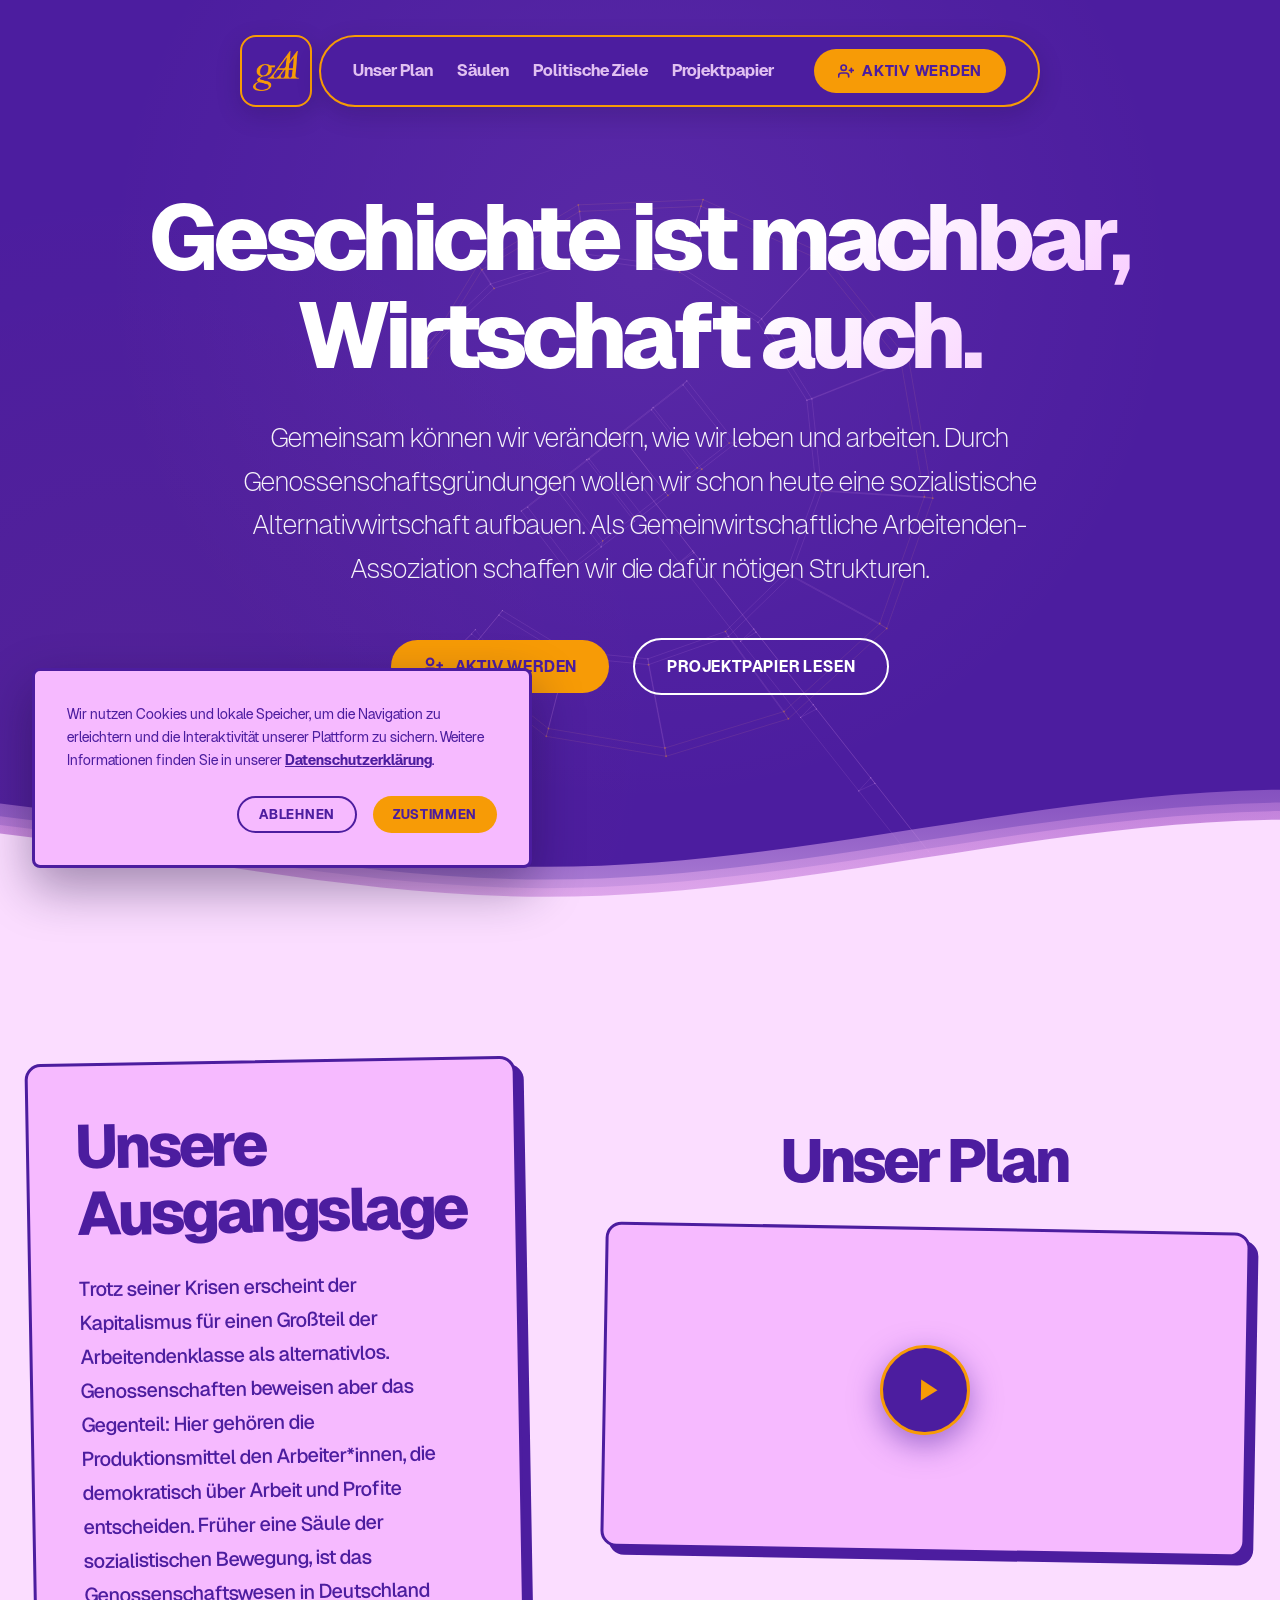
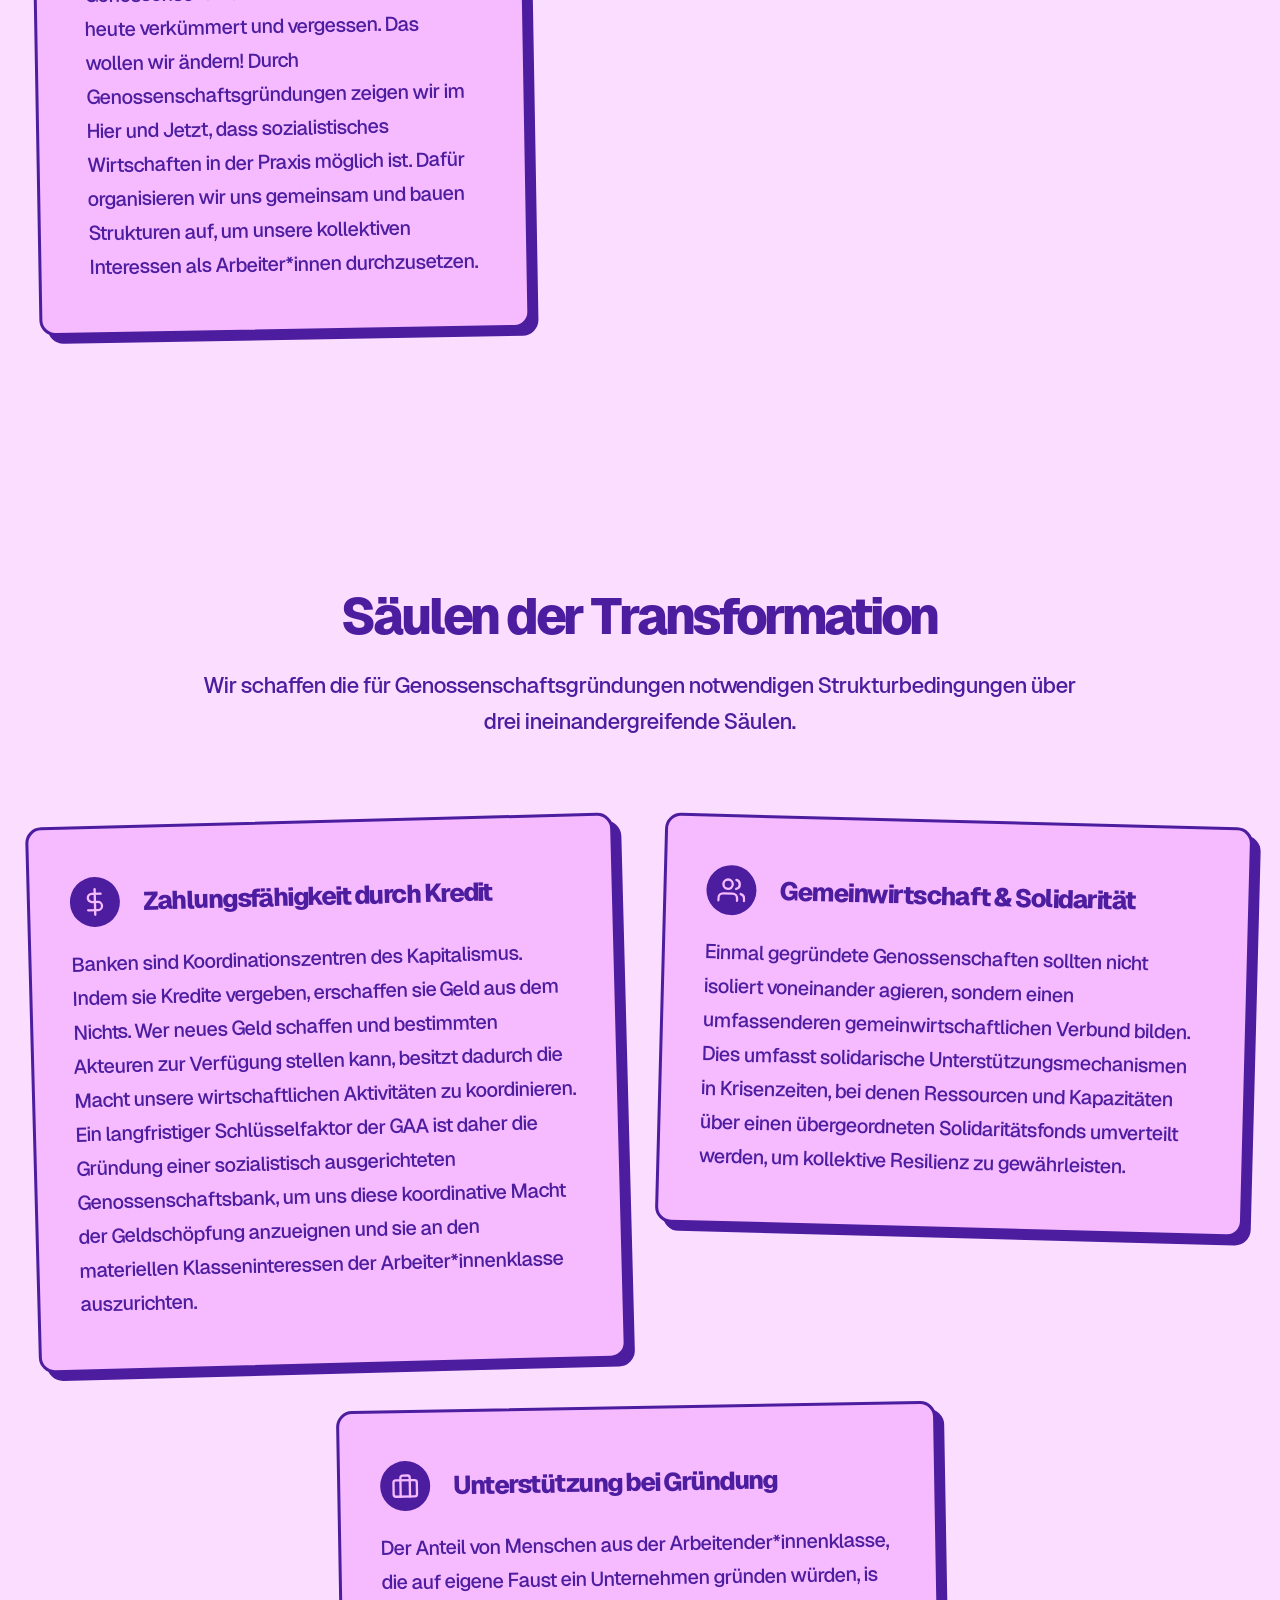
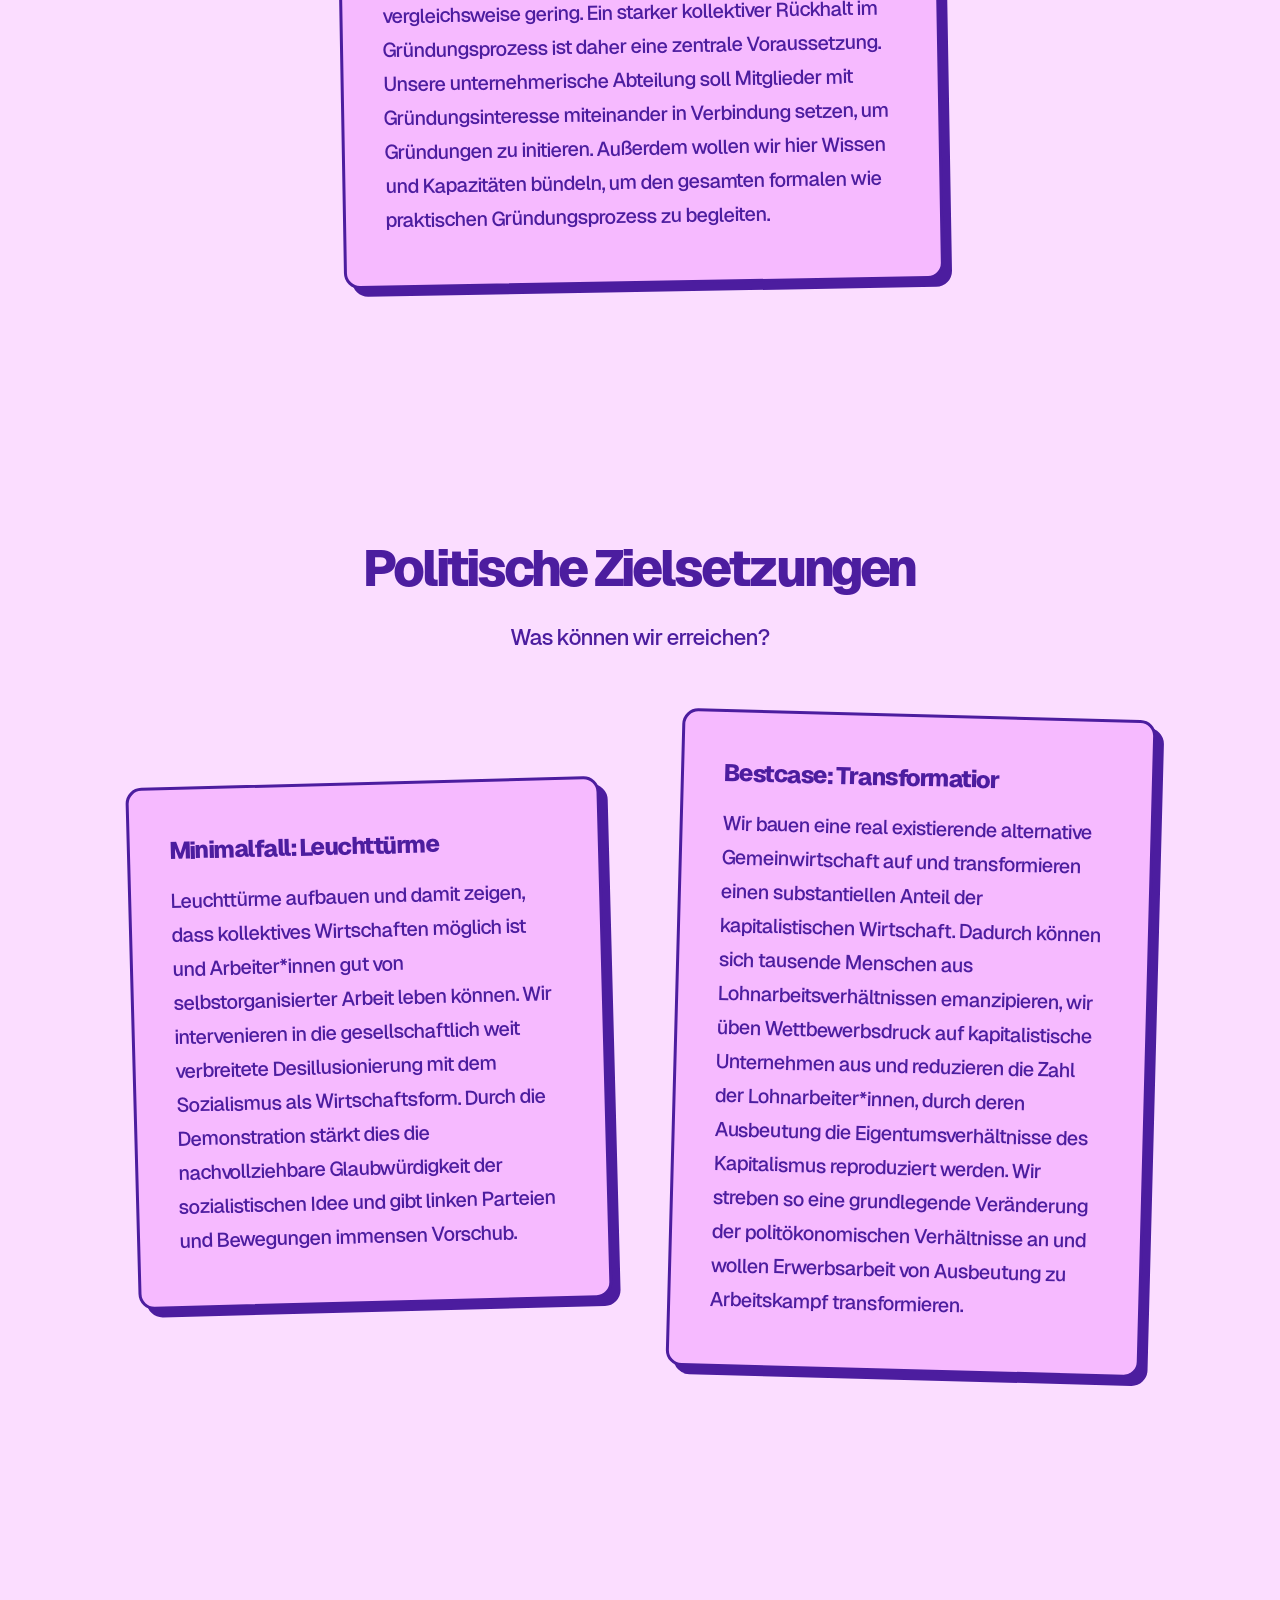
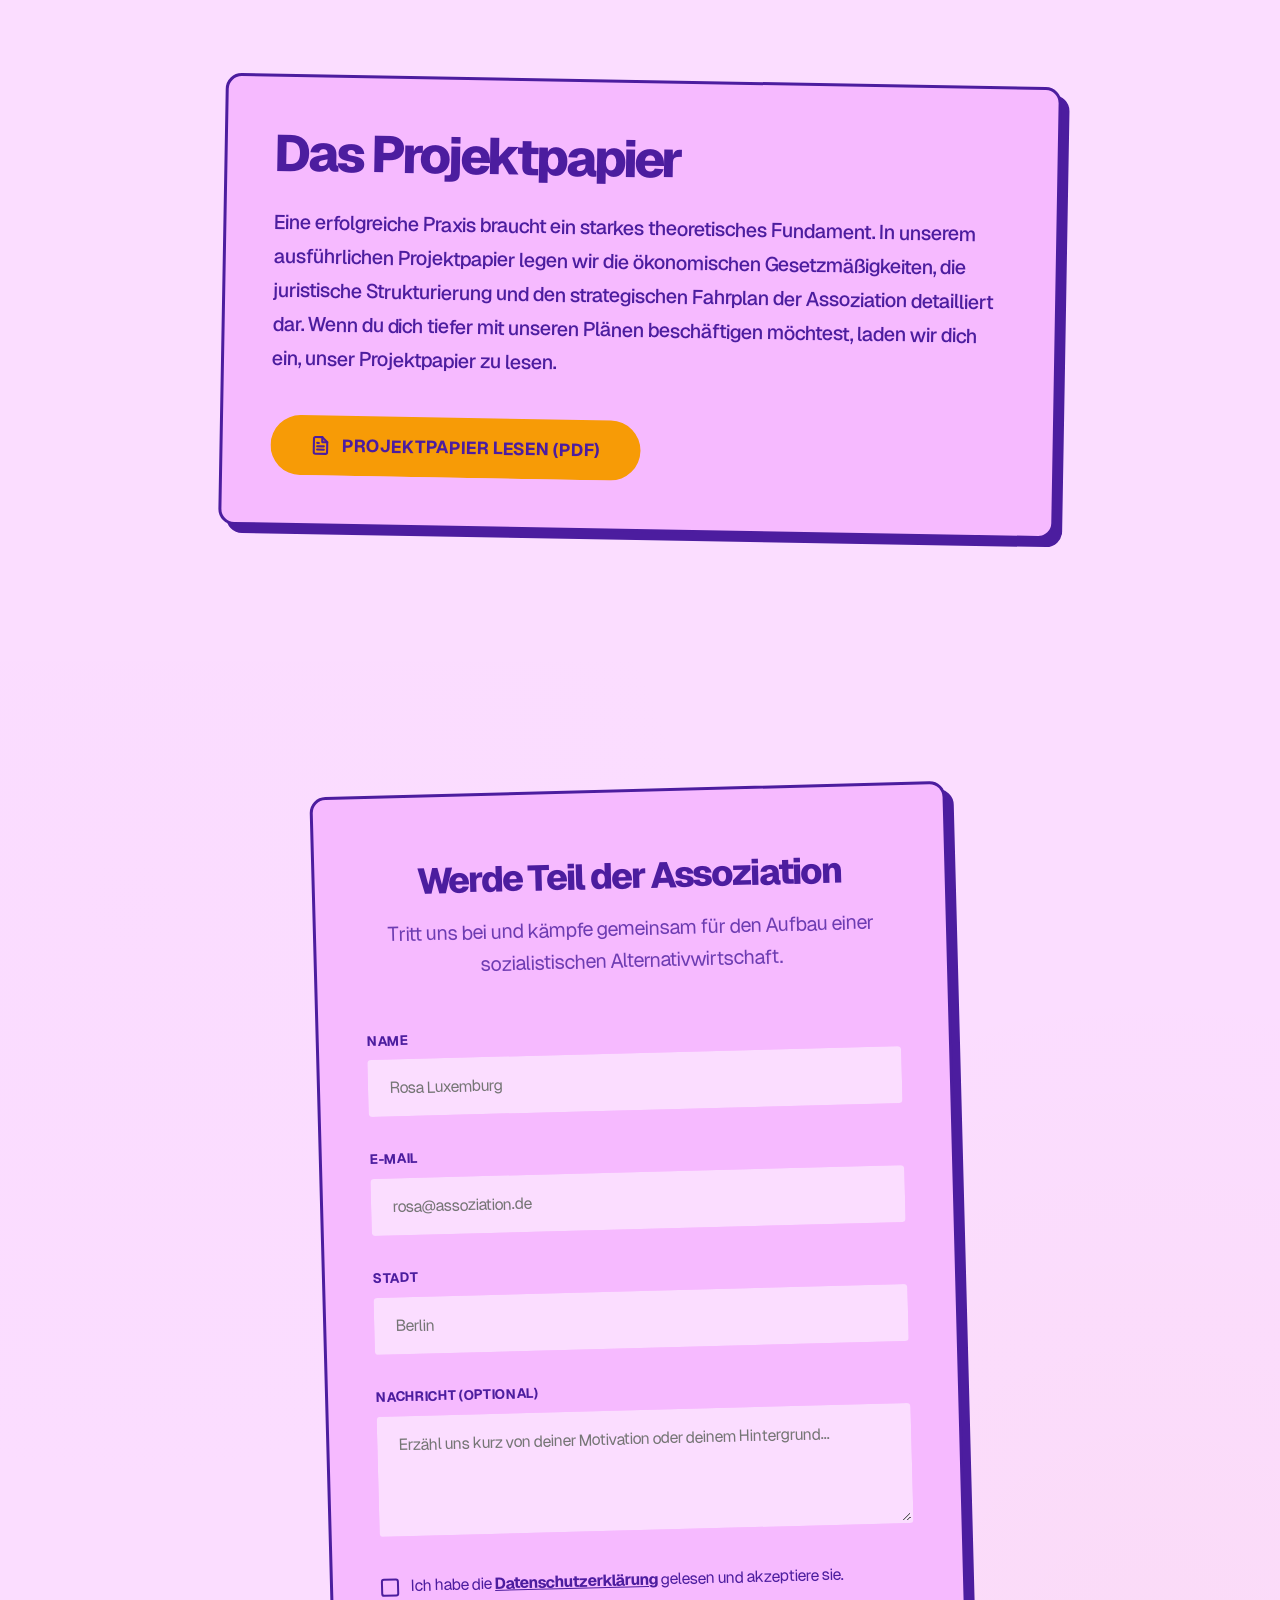
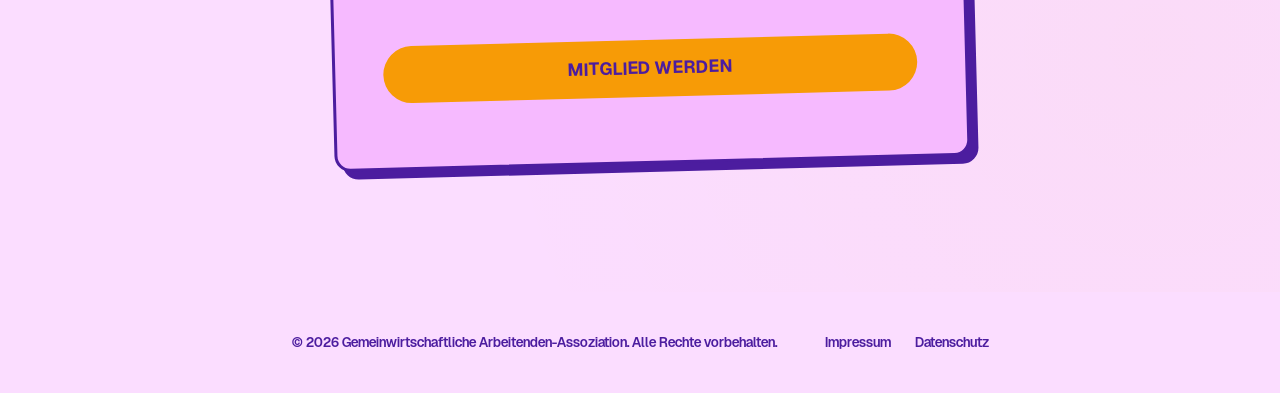
==== index.html @ b5a2c905 "Remove curved section arrows and related styles Delete decorative curved arrow SVGs from index.html " ====
<!DOCTYPE html>
<html lang="de">
<head>
    <meta charset="UTF-8">
    <title>GAA</title>
    
    <!-- Meta Details for SEO & Social Embeds -->
    <meta name="viewport" content="width=device-width, initial-scale=1.0">
    <meta name="description" content="Die Gemeinwirtschaftliche Arbeitenden-Assoziation (GAA) baut durch Genossenschaftsgründungen eine sozialistische Alternativwirtschaft auf.">
    <meta name="keywords" content="Cooperative, Genossenschaft, Sozialismus, Geldschöpfung, Giralgeld, Gemeinwirtschaft, Banklizenz, Assoziation">
    
    <!-- Open Graph / Facebook -->
    <meta property="og:type" content="website">
    <meta property="og:site_name" content="GAA">
    <meta property="og:title" content="GAA | Gemeinwirtschaftliche Arbeitenden-Assoziation">
    <meta property="og:description" content="Die Gemeinwirtschaftliche Arbeitenden-Assoziation (GAA) baut durch Genossenschaftsgründungen eine sozialistische Alternativwirtschaft auf.">
    <meta property="og:image" itemprop="image" content="https://www.gaa-coop.de/images/opengraph/2x1.png">
    <meta property="og:image:type" content="image/png">
    <meta property="og:image:width" content="1200">
    <meta property="og:image:height" content="630">
    
    <!-- Twitter -->
    <meta name="twitter:card" content="summary_large_image">
    <meta name="twitter:image" content="https://www.gaa-coop.de/images/opengraph/1x1.png">

    <!-- Schema.org WebSite Structured Data -->
    <script type="application/ld+json">
    {
      "@context": "https://schema.org",
      "@type": "WebSite",
      "name": "GAA",
      "alternateName": ["Gemeinwirtschaftliche Arbeitenden-Assoziation"],
      "url": "https://www.gaa-coop.de/"
    }
    </script>
    
    <!-- Stylesheet imports -->
    <link rel="stylesheet" href="styles/fonts.css">
    <link rel="stylesheet" href="styles/general.css">
    <link rel="stylesheet" href="styles/components.css?v=3">

    <!-- Favicon Implementation -->
    <link rel="apple-touch-icon" sizes="180x180" href="images/favicon/apple-touch-icon.png?v=2">
    <link rel="icon" type="image/png" sizes="32x32" href="images/favicon/favicon-32x32.png?v=2">
    <link rel="icon" type="image/png" sizes="16x16" href="images/favicon/favicon-16x16.png?v=2">
    <link rel="manifest" href="images/favicon/site.webmanifest?v=2">
    <link rel="shortcut icon" href="images/favicon/favicon.ico?v=2">
    <meta name="apple-mobile-web-app-title" content="GAA">
    <meta name="application-name" content="GAA">
    <meta name="theme-color" content="#4C1D9F">

    <!-- Component Preloads matching the Bauvolk structure -->
    <link rel="preload" as="fetch" crossorigin href="components/header.html">
    <link rel="preload" as="fetch" crossorigin href="components/footer.html">
    <link rel="preload" as="fetch" crossorigin href="components/databanner.html">

    <!-- Central javascript logic -->
    <script type="text/javascript" src="common.js"></script>
    <script>
        // Trigger component load matching the user's workflow
        load_components(["header", "footer", "databanner"]);
    </script>
</head>
<body>

    <!-- SEO text for search engine scrapers -->
    <p id="seo">Die Gemeinwirtschaftliche Arbeitenden-Assoziation (GAA) baut durch Genossenschaftsgründungen eine sozialistische Alternativwirtschaft auf.</p>

    <!-- Header Section (Dynamically Loaded) -->
    <header id="header"></header>

    <!-- Main Content Container -->
    <main id="content">

        <!-- ------------------------------------------------------------------
             HERO SECTION (Deep Purple Background)
             ------------------------------------------------------------------ -->
        <section id="hero" class="section-dark">
            <canvas id="networkCanvas"></canvas>
            <div class="container flex-center" style="position: relative; z-index: 2;">
                <div class="hero-text text-center reveal">
                    <h1 class="hero-headline text-ultra-bold"><span style="white-space: nowrap;">Geschichte ist machbar,</span> Wirtschaft auch.</h1>
                    <p class="hero-subline delay-100">
                       Gemeinsam können wir verändern, wie wir leben und arbeiten. Durch Genossenschaftsgründungen wollen wir schon heute eine sozialistische Alternativwirtschaft aufbauen. Als Gemeinwirtschaftliche Arbeitenden-Assoziation schaffen wir die dafür nötigen Strukturen.
                    </p>
                    <div class="hero-actions flex-center delay-200" style="margin-top: 3rem;">
                        <a href="#mitmachen" class="btn btn-primary">
                            <svg width="20" height="20" viewBox="0 0 24 24" fill="none" stroke="currentColor" stroke-width="2.5" stroke-linecap="round" stroke-linejoin="round" style="margin-right: 0.75rem; display: inline-block; vertical-align: -3px;">
                                <path d="M16 21v-2a4 4 0 0 0-4-4H5a4 4 0 0 0-4 4v2"></path>
                                <circle cx="8.5" cy="7" r="4"></circle>
                                <line x1="20" y1="8" x2="20" y2="14"></line>
                                <line x1="23" y1="11" x2="17" y2="11"></line>
                            </svg>
                            Aktiv werden
                        </a>
                        <a href="#projektpapier" class="btn btn-outline">Projektpapier lesen</a>
                    </div>
                </div>
            </div>

            <!-- Animated Wavy Transition Divider with Linear Gradients & Noise -->
            <div class="wave-container">
                <svg class="waves" xmlns="http://www.w3.org/2000/svg" xmlns:xlink="http://www.w3.org/1999/xlink" viewBox="0 24 150 28" preserveAspectRatio="none" shape-rendering="auto">
                    <defs>
                        <path id="gentle-wave" d="M-160 44c30 0 58-18 88-18s 58 18 88 18 58-18 88-18 58 18 88 18 v44h-352z" />
                        
                        <!-- Wavy Textured Linear Gradients with Shifting Animations (Purple & Pink only) -->
                        <linearGradient id="wave-grad-1" x1="0%" y1="0%" x2="0%" y2="100%">
                            <stop offset="0%" stop-color="rgba(76, 29, 159, 0.5)">
                                <animate attributeName="stop-color" values="rgba(76, 29, 159, 0.5);rgba(246, 186, 255, 0.5);rgba(76, 29, 159, 0.5)" dur="8s" repeatCount="indefinite" />
                            </stop>
                            <stop offset="100%" stop-color="#FBDDFF" />
                        </linearGradient>
                        <linearGradient id="wave-grad-2" x1="0%" y1="0%" x2="0%" y2="100%">
                            <stop offset="0%" stop-color="rgba(186, 104, 200, 0.3)">
                                <animate attributeName="stop-color" values="rgba(186, 104, 200, 0.3);rgba(246, 186, 255, 0.4);rgba(186, 104, 200, 0.3)" dur="10s" repeatCount="indefinite" />
                            </stop>
                            <stop offset="100%" stop-color="#FBDDFF" />
                        </linearGradient>
                        <linearGradient id="wave-grad-3" x1="0%" y1="0%" x2="0%" y2="100%">
                            <stop offset="0%" stop-color="rgba(246, 186, 255, 0.6)">
                                <animate attributeName="stop-color" values="rgba(246, 186, 255, 0.6);rgba(186, 104, 200, 0.4);rgba(246, 186, 255, 0.6)" dur="12s" repeatCount="indefinite" />
                            </stop>
                            <stop offset="100%" stop-color="#FBDDFF" />
                        </linearGradient>

                    </defs>
                    <g class="parallax">
                        <use xlink:href="#gentle-wave" x="48" y="0" fill="url(#wave-grad-1)" />
                        <use xlink:href="#gentle-wave" x="48" y="3" fill="url(#wave-grad-2)" />
                        <use xlink:href="#gentle-wave" x="48" y="5" fill="url(#wave-grad-3)" />
                        <!-- Front-most wave has full opacity and connects directly to the light purple vision section background -->
                        <use xlink:href="#gentle-wave" x="48" y="7" fill="#FBDDFF" />
                    </g>
                </svg>
            </div>
        </section>

        <!-- Breadcrumb Scroll Trail -->
        <div class="breadcrumb-trail-container">
            <div class="breadcrumb-line-bg"></div>
            <div class="breadcrumb-line-active" id="activeBreadcrumbLine"></div>
        </div>

        <!-- ------------------------------------------------------------------
             VISION & CONTEXT SECTION (Light Pink Background, Dark Text)
             ------------------------------------------------------------------ -->
        <section id="vision" class="section-light-2">
            <div class="container vision-combined-wrapper">
                <div class="vision-grid">
                    
                    <!-- Left Column: Ausgangslage -->
                    <div class="vision-col-left">
                        <div class="callout-box vision-callout reveal delay-100">
                            <h2 class="context-title text-ultra-bold" style="margin-top: 0;">Unsere Ausgangslage</h2>
                            <p class="callout-text">
                                Trotz seiner Krisen erscheint der Kapitalismus für einen Großteil der Arbeitendenklasse als alternativlos. Genossenschaften beweisen aber das Gegenteil: Hier gehören die Produktionsmittel den Arbeiter*innen, die demokratisch über Arbeit und Profite entscheiden. Früher eine Säule der sozialistischen Bewegung, ist das Genossenschaftswesen in Deutschland heute verkümmert und vergessen. Das wollen wir ändern! Durch Genossenschaftsgründungen zeigen wir im Hier und Jetzt, dass sozialistisches Wirtschaften in der Praxis möglich ist. Dafür organisieren wir uns gemeinsam und bauen Strukturen auf, um unsere kollektiven Interessen als Arbeiter*innen durchzusetzen.
                            </p>
                        </div>
                    </div>

                    <!-- Right Column: Video (Staggered / Lower) -->
                    <div class="vision-col-right">
                        <h2 class="context-title text-ultra-bold reveal" style="text-align: center;">Unser Plan</h2>
                        <div class="video-container reveal delay-100">
                            <video class="vision-video" playsinline preload="metadata">
                                <source src="files/GAA Vorstellung.mp4" type="video/mp4">
                                Ihr Browser unterstützt das Video-Tag nicht.
                            </video>
                            <button class="custom-play-button" aria-label="Video abspielen">
                                <svg viewBox="0 0 24 24" width="36" height="36" fill="currentColor">
                                    <path d="M8 5v14l11-7z"/>
                                </svg>
                            </button>
                            <!-- Custom Corporate Video Controls (Infoleiste) -->
                            <div class="custom-video-controls">
                                <!-- Play/Pause Button -->
                                <button class="control-btn play-pause-btn" aria-label="Abspielen/Pause">
                                    <svg class="play-icon" viewBox="0 0 24 24" width="24" height="24" fill="currentColor">
                                        <path d="M8 5v14l11-7z"/>
                                    </svg>
                                    <svg class="pause-icon" viewBox="0 0 24 24" width="24" height="24" fill="currentColor" style="display: none;">
                                        <path d="M6 19h4V5H6v14zm8-14v14h4V5h-4z"/>
                                    </svg>
                                </button>

                                <!-- Progress Bar Container -->
                                <div class="progress-bar-container">
                                    <div class="progress-bar-fill"></div>
                                    <input type="range" class="progress-slider" min="0" max="100" value="0" step="0.1">
                                </div>

                                <!-- Time display -->
                                <span class="time-display">0:00 / 0:00</span>

                                <!-- Mute/Unmute Button -->
                                <button class="control-btn mute-btn" aria-label="Ton an/aus">
                                    <svg class="volume-high-icon" viewBox="0 0 24 24" width="24" height="24" fill="currentColor">
                                        <path d="M3 9v6h4l5 5V4L7 9H3zm13.5 3c0-1.77-1.02-3.29-2.5-4.03v8.05c1.48-.73 2.5-2.25 2.5-4.02zM14 3.23v2.06c2.89.86 5 3.54 5 6.71s-2.11 5.85-5 6.71v2.06c4.01-.91 7-4.49 7-8.77s-2.99-7.86-7-8.77z"/>
                                    </svg>
                                    <svg class="volume-mute-icon" viewBox="0 0 24 24" width="24" height="24" fill="currentColor" style="display: none;">
                                        <path d="M16.5 12c0-1.77-1.02-3.29-2.5-4.03v2.21l2.45 2.45c.03-.21.05-.42.05-.63zm2.5 0c0 .94-.2 1.82-.54 2.64l1.51 1.51C20.63 14.91 21 13.5 21 12c0-4.28-2.99-7.86-7-8.77v2.06c2.89.86 5 3.54 5 6.71zM4.27 3L3 4.27 7.73 9H3v6h4l5 5v-6.73l4.25 4.25c-.67.52-1.42.93-2.25 1.18v2.06c1.38-.31 2.63-.95 3.69-1.81L19.73 21 21 19.73l-9-9L4.27 3zM12 4L9.91 6.09 12 8.18V4z"/>
                                    </svg>
                                </button>

                                <!-- Fullscreen Button -->
                                <button class="control-btn fullscreen-btn" aria-label="Vollbild">
                                    <svg viewBox="0 0 24 24" width="24" height="24" fill="currentColor">
                                        <path d="M7 14H5v5h5v-2H7v-3zm-2-4h2V7h3V5H5v5zm12 7h-3v2h5v-5h-2v3zM14 5v2h3v3h2V5h-5z"/>
                                    </svg>
                                </button>
                            </div>
                        </div>
                    </div>

                </div>


            </div>
        </section>

        <!-- ------------------------------------------------------------------
             THE 3 PILLARS SECTION (Light Purple Background, White Cards)
             ------------------------------------------------------------------ -->
        <section id="saeulen" class="section-light-2">
            <div class="container">
                <div class="pillars-header reveal">
                    <h2 class="pillars-headline text-ultra-bold">Säulen der Transformation</h2>
                    <p class="section-subtitle reveal delay-100">Wir schaffen die für Genossenschaftsgründungen notwendigen Strukturbedingungen über drei ineinandergreifende Säulen.</p>
                </div>
                
                <div class="grid-3">
                    <!-- Pillar 1 Card -->
                    <div class="pillar-card pillar-1 reveal">
                        <div class="pillar-card-header">
                            <div class="pillar-icon">
                                <!-- SVG Bank/Credit symbol -->
                                <svg width="28" height="28" viewBox="0 0 24 24" fill="none" stroke="currentColor" stroke-width="2" stroke-linecap="round" stroke-linejoin="round">
                                    <line x1="12" y1="1" x2="12" y2="23"></line>
                                    <path d="M17 5H9.5a3.5 3.5 0 0 0 0 7h5a3.5 3.5 0 0 1 0 7H6"></path>
                                </svg>
                            </div>
                            <h3 class="pillar-card-title text-ultra-bold">Zahlungsfähigkeit durch Kredit</h3>
                        </div>
                        <p class="pillar-card-body">
                            Banken sind Koordinationszentren des Kapitalismus. Indem sie Kredite vergeben, erschaffen sie Geld aus dem Nichts. Wer neues Geld schaffen und bestimmten Akteuren zur Verfügung stellen kann, besitzt dadurch die Macht unsere wirtschaftlichen Aktivitäten zu koordinieren. Ein langfristiger Schlüsselfaktor der GAA ist daher die Gründung einer sozialistisch ausgerichteten Genossenschaftsbank, um uns diese koordinative Macht der Geldschöpfung anzueignen und sie an den materiellen Klasseninteressen der Arbeiter*innenklasse auszurichten.
                        </p>
                    </div>

                    <!-- Pillar 2 Card -->
                    <div class="pillar-card pillar-2 reveal delay-100">
                        <div class="pillar-card-header">
                            <div class="pillar-icon">
                                <!-- SVG Hands/Solidarity symbol -->
                                <svg width="28" height="28" viewBox="0 0 24 24" fill="none" stroke="currentColor" stroke-width="2" stroke-linecap="round" stroke-linejoin="round">
                                    <path d="M17 21v-2a4 4 0 0 0-4-4H5a4 4 0 0 0-4 4v2"></path>
                                    <circle cx="9" cy="7" r="4"></circle>
                                    <path d="M23 21v-2a4 4 0 0 0-3-3.87"></path>
                                    <path d="M16 3.13a4 4 0 0 1 0 7.75"></path>
                                </svg>
                            </div>
                            <h3 class="pillar-card-title text-ultra-bold">Gemeinwirtschaft &amp; Solidarität</h3>
                        </div>
                        <p class="pillar-card-body">
                            Einmal gegründete Genossenschaften sollten nicht isoliert voneinander agieren, sondern einen umfassenderen gemeinwirtschaftlichen Verbund bilden. Dies umfasst solidarische Unterstützungsmechanismen in Krisenzeiten, bei denen Ressourcen und Kapazitäten über einen übergeordneten Solidaritätsfonds umverteilt werden, um kollektive Resilienz zu gewährleisten.
                        </p>
                    </div>

                    <!-- Pillar 3 Card -->
                    <div class="pillar-card pillar-3 reveal delay-200">
                        <div class="pillar-card-header">
                            <div class="pillar-icon">
                                <!-- SVG Briefcase/Support symbol -->
                                <svg width="28" height="28" viewBox="0 0 24 24" fill="none" stroke="currentColor" stroke-width="2" stroke-linecap="round" stroke-linejoin="round">
                                    <rect x="2" y="7" width="20" height="14" rx="2" ry="2"></rect>
                                    <path d="M16 21V5a2 2 0 0 0-2-2h-4a2 2 0 0 0-2 2v16"></path>
                                </svg>
                            </div>
                            <h3 class="pillar-card-title text-ultra-bold">Unterstützung bei Gründung</h3>
                        </div>
                        <p class="pillar-card-body">
                            Der Anteil von Menschen aus der Arbeitender*innenklasse, die auf eigene Faust ein Unternehmen gründen würden, is vergleichsweise gering. Ein starker kollektiver Rückhalt im Gründungsprozess ist daher eine zentrale Voraussetzung. Unsere unternehmerische Abteilung soll Mitglieder mit Gründungsinteresse miteinander in Verbindung setzen, um Gründungen zu initieren. Außerdem wollen wir hier Wissen und Kapazitäten bündeln, um den gesamten formalen wie praktischen Gründungsprozess zu begleiten.
                        </p>
                    </div>
                </div>
                

            </div>
        </section>

        <!-- ------------------------------------------------------------------
             STRATEGY & TIMELINE SECTION (Light Pink Background, Interactive)
             ------------------------------------------------------------------ -->
        <section id="politische-ziele" class="section-light-2">
            <div class="container">
                <h2 class="section-headline text-ultra-bold reveal">Politische Zielsetzungen</h2>
                <p class="section-subtitle reveal delay-100">Was können wir erreichen?</p>

                <div class="grid-2 goal-cards-container" style="gap: 3rem; margin-top: 2rem;">
                    <div class="goal-card-wrapper">
                        <div class="goal-card minimal reveal">
                            <h3 class="text-bold">Minimalfall: Leuchttürme</h3>
                            <p>Leuchttürme aufbauen und damit zeigen, dass kollektives Wirtschaften möglich ist und Arbeiter*innen gut von selbstorganisierter Arbeit leben können. Wir intervenieren in die gesellschaftlich weit verbreitete Desillusionierung mit dem Sozialismus als Wirtschaftsform. Durch die Demonstration stärkt dies die nachvollziehbare Glaubwürdigkeit der sozialistischen Idee und gibt linken Parteien und Bewegungen immensen Vorschub.</p>
                        </div>
                    </div>
                    <div class="goal-card-wrapper">
                        <div class="goal-card bestcase reveal">
                            <h3 class="text-bold">Bestcase: Transformatior</h3>
                            <p>Wir bauen eine real existierende alternative Gemeinwirtschaft auf und transformieren einen substantiellen Anteil der kapitalistischen Wirtschaft. Dadurch können sich tausende Menschen aus Lohnarbeitsverhältnissen emanzipieren, wir üben Wettbewerbsdruck auf kapitalistische Unternehmen aus und reduzieren die Zahl der Lohnarbeiter*innen, durch deren Ausbeutung die Eigentumsverhältnisse des Kapitalismus reproduziert werden. Wir streben so eine grundlegende Veränderung der politökonomischen Verhältnisse an und wollen Erwerbsarbeit von Ausbeutung zu Arbeitskampf transformieren.</p>
                        </div>
                    </div>
                </div>
            </div>
        </section>


        <!-- ------------------------------------------------------------------
             SECTION: PROJEKTPAPIER
             ------------------------------------------------------------------ -->
        <section id="projektpapier" class="section-light-2">
            <div class="container" style="max-width: 900px; margin: 0 auto;">
                <div class="callout-box paper-callout reveal delay-100">
                    <h2 class="section-headline text-ultra-bold" style="margin-top: 0; text-align: left;">Das Projektpapier</h2>
                    
                    <p class="callout-text" style="line-height: 1.7; text-align: left; margin-bottom: 2.5rem;">
                        Eine erfolgreiche Praxis braucht ein starkes theoretisches Fundament. In unserem ausführlichen Projektpapier legen wir die ökonomischen Gesetzmäßigkeiten, die juristische Strukturierung und den strategischen Fahrplan der Assoziation detailliert dar. Wenn du dich tiefer mit unseren Plänen beschäftigen möchtest, laden wir dich ein, unser Projektpapier zu lesen.
                    </p>

                    <div style="text-align: left;">
                        <a href="files/GAA%20Projektpapier.pdf" target="_blank" class="btn btn-primary" style="padding: 1rem 2.5rem; font-size: 1.1rem;">
                            <svg width="20" height="20" viewBox="0 0 24 24" fill="none" stroke="currentColor" stroke-width="2.5" stroke-linecap="round" stroke-linejoin="round" style="margin-right: 0.75rem; display: inline-block; vertical-align: -3px;">
                                <path d="M14 2H6a2 2 0 0 0-2 2v16a2 2 0 0 0 2 2h12a2 2 0 0 0 2-2V8z"></path>
                                <polyline points="14 2 14 8 20 8"></polyline>
                                <line x1="16" y1="13" x2="8" y2="13"></line>
                                <line x1="16" y1="17" x2="8" y2="17"></line>
                                <polyline points="10 9 9 9 8 9"></polyline>
                            </svg>
                            Projektpapier lesen (PDF)
                        </a>
                    </div>
                </div>
            </div>
        </section>



        <!-- ------------------------------------------------------------------
             PARTICIPATION ZONE (Form on Deep Purple Background, Light Card)
             ------------------------------------------------------------------ -->
        <section id="mitmachen" class="section-light-2">
            <div class="container form-wrapper">
                <div class="form-card reveal" id="formContainer">
                    <h2 class="form-title text-ultra-bold">Werde Teil der Assoziation</h2>
                    <p class="form-subtitle">Tritt uns bei und kämpfe gemeinsam für den Aufbau einer sozialistischen Alternativwirtschaft.</p>
                    
                    <form id="joinForm" action="https://formsubmit.co/niki.mitlaender@gmail.com" method="POST" novalidate>
                        <!-- Honeypot (hidden spam protection) -->
                        <input type="text" name="_honey" style="display:none">
                        
                        <!-- FormSubmit.co Configuration -->
                        <input type="hidden" name="_subject" value="Neue Mitgliedschaftsanfrage - GAA Assoziation">
                        <input type="hidden" name="_captcha" value="false">
                        <input type="hidden" name="_template" value="table">
                        
                        <!-- Name Input -->
                        <div class="form-group">
                            <label for="formName" class="form-label">Name</label>
                            <input type="text" id="formName" name="name" class="form-control" placeholder="Rosa Luxemburg" required>
                        </div>

                        <!-- Email Input -->
                        <div class="form-group">
                            <label for="formEmail" class="form-label">E-Mail</label>
                            <input type="email" id="formEmail" name="email" class="form-control" placeholder="rosa@assoziation.de" required>
                        </div>

                        <!-- Stadt Input -->
                        <div class="form-group">
                            <label for="formStadt" class="form-label">Stadt</label>
                            <input type="text" id="formStadt" name="stadt" class="form-control" placeholder="Berlin" required>
                        </div>



                        <!-- Message TextArea -->
                        <div class="form-group">
                            <label for="formMessage" class="form-label">Nachricht (Optional)</label>
                            <textarea id="formMessage" name="message" class="form-control" placeholder="Erzähl uns kurz von deiner Motivation oder deinem Hintergrund..."></textarea>
                        </div>

                        <!-- Verification Checkbox -->
                        <div class="form-group" style="margin-top: 2rem; margin-bottom: 2rem;">
                            <label class="checkbox-label" style="background-color: transparent; border: none; padding: 0; display: flex; align-items: flex-start; gap: 0.75rem; cursor: pointer;">
                                <input type="checkbox" id="formAcceptPrivacy" class="checkbox-input" style="flex-shrink: 0; margin-top: 3px;" required>
                                <span style="font-size: 1rem; color: var(--text-on-light); line-height: 1.4;">
                                    Ich habe die <a href="datenschutz.html" target="_blank" style="text-decoration: underline; font-weight: 700; color: var(--color-primary);">Datenschutzerklärung</a> gelesen und akzeptiere sie.
                                </span>
                            </label>
                        </div>

                        <!-- Submit Button -->
                        <div class="form-submit-container">
                            <button type="submit" class="btn btn-primary btn-form-submit">Mitglied werden</button>
                        </div>
                    </form>
                </div>
            </div>
        </section>

    </main>

    <!-- Footer Section (Dynamically Loaded) -->
    <footer id="footer"></footer>

    <!-- Cookie/Data Banner Section (Dynamically Loaded) -->
    <div id="databanner"></div>

</body>
</html>
---- styles/fonts.css ----
/* ==========================================================================
   GESPENST CUSTOM TYPOGRAPHY SYSTEM - GAA WEBSITE
   ========================================================================== */

/* Thin (100) */
@font-face {
    font-family: 'Gespenst';
    src: url('../fonts/Gespenst/Gespenst-Thin.woff2') format('woff2'),
         url('../fonts/Gespenst/Gespenst-Thin.woff') format('woff'),
         url('../fonts/Gespenst/Gespenst-Thin.ttf') format('truetype');
    font-weight: 100;
    font-style: normal;
    font-display: swap;
}

/* UltraLight (200) */
@font-face {
    font-family: 'Gespenst';
    src: url('../fonts/Gespenst/Gespenst-UltraLight.woff2') format('woff2'),
         url('../fonts/Gespenst/Gespenst-UltraLight.woff') format('woff'),
         url('../fonts/Gespenst/Gespenst-UltraLight.ttf') format('truetype');
    font-weight: 200;
    font-style: normal;
    font-display: swap;
}

/* Light (300) */
@font-face {
    font-family: 'Gespenst';
    src: url('../fonts/Gespenst/Gespenst-Light.woff2') format('woff2'),
         url('../fonts/Gespenst/Gespenst-Light.woff') format('woff'),
         url('../fonts/Gespenst/Gespenst-Light.ttf') format('truetype');
    font-weight: 300;
    font-style: normal;
    font-display: swap;
}

/* Regular (400) */
@font-face {
    font-family: 'Gespenst';
    src: url('../fonts/Gespenst/Gespenst-Regular.woff2') format('woff2'),
         url('../fonts/Gespenst/Gespenst-Regular.woff') format('woff'),
         url('../fonts/Gespenst/Gespenst-Regular.ttf') format('truetype');
    font-weight: 400;
    font-style: normal;
    font-display: swap;
}

/* Medium (500) */
@font-face {
    font-family: 'Gespenst';
    src: url('../fonts/Gespenst/Gespenst-Medium.woff2') format('woff2'),
         url('../fonts/Gespenst/Gespenst-Medium.woff') format('woff'),
         url('../fonts/Gespenst/Gespenst-Medium.ttf') format('truetype');
    font-weight: 500;
    font-style: normal;
    font-display: swap;
}

/* SemiBold (600) */
@font-face {
    font-family: 'Gespenst';
    src: url('../fonts/Gespenst/Gespenst-SemiBold.woff2') format('woff2'),
         url('../fonts/Gespenst/Gespenst-SemiBold.woff') format('woff'),
         url('../fonts/Gespenst/Gespenst-SemiBold.ttf') format('truetype');
    font-weight: 600;
    font-style: normal;
    font-display: swap;
}

/* Bold (700) */
@font-face {
    font-family: 'Gespenst';
    src: url('../fonts/Gespenst/Gespenst-Bold.woff2') format('woff2'),
         url('../fonts/Gespenst/Gespenst-Bold.woff') format('woff'),
         url('../fonts/Gespenst/Gespenst-Bold.ttf') format('truetype');
    font-weight: 700;
    font-style: normal;
    font-display: swap;
}

/* Black (800) */
@font-face {
    font-family: 'Gespenst';
    src: url('../fonts/Gespenst/Gespenst-Black.woff2') format('woff2'),
         url('../fonts/Gespenst/Gespenst-Black.woff') format('woff'),
         url('../fonts/Gespenst/Gespenst-Black.ttf') format('truetype');
    font-weight: 800;
    font-style: normal;
    font-display: swap;
}

/* UltraBlack (900) */
@font-face {
    font-family: 'Gespenst';
    src: url('../fonts/Gespenst/Gespenst-UltraBlack.woff2') format('woff2'),
         url('../fonts/Gespenst/Gespenst-UltraBlack.woff') format('woff'),
         url('../fonts/Gespenst/Gespenst-UltraBlack.ttf') format('truetype');
    font-weight: 900;
    font-style: normal;
    font-display: swap;
}

:root {
    --font-heading: 'Gespenst', sans-serif;
    --font-body: 'Gespenst', sans-serif;
}

body {
    font-family: var(--font-body);
    font-size: 1rem;
    line-height: 1.6;
    -webkit-font-smoothing: antialiased;
    -moz-osx-font-smoothing: grayscale;
}

h1, h2, h3, h4, h5, h6 {
    font-family: var(--font-heading);
    font-weight: 800;
    line-height: 1.1;
    letter-spacing: -0.02em;
}

.text-ultra-bold {
    font-family: var(--font-heading);
    font-weight: 800;
}
---- styles/general.css ----
/* ==========================================================================
   GENERAL & VARIABLES - GAA WEBSITE
   ========================================================================== */

:root {
    /* Color Palette */
    --color-primary: #4C1D9F;      /* Deep Purple */
    --color-accent: #F79B06;       /* Vibrant Orange */
    --color-contrast-1: #F6BAFF;   /* Soft Pink */
    --color-contrast-2: #FBDDFF;   /* Light Pink */
    
    /* Text Colors */
    --text-on-dark: #FFFFFF;
    --text-on-light: #4C1D9F;      /* Deep Purple */
    
    /* Semantic Colors */
    --color-bg-dark: var(--color-primary);
    --color-bg-light-1: var(--color-contrast-1);
    --color-bg-light-2: var(--color-contrast-2);
    
    /* Layout & Spacing */
    --container-width: 1200px;
    --container-padding: 2rem;
    --header-height: 80px;
    
    /* Interactive States & Shadows */
    --transition-fast: 0.2s cubic-bezier(0.4, 0, 0.2, 1);
    --transition-smooth: 0.4s cubic-bezier(0.4, 0, 0.2, 1);
    --shadow-premium: 0 20px 40px -15px rgba(26, 8, 54, 0.15);
    --shadow-intense: 0 25px 50px -12px rgba(26, 8, 54, 0.25);
    --glass-blur: blur(12px);
    --glass-bg: rgba(76, 29, 159, 0.7);
    --glass-border: rgba(246, 186, 255, 0.15);
}

/* Base Reset */
*, *::before, *::after {
    box-sizing: border-box;
    margin: 0;
    padding: 0;
}

html {
    scroll-behavior: smooth;
    scroll-padding-top: var(--header-height);
}

body {
    background-color: var(--color-bg-dark);
    color: var(--text-on-dark);
    overflow-x: hidden;
}

h1, h2, h3, h4, h5, h6 {
    color: inherit;
}

button, input, select, textarea {
    font-family: inherit;
    color: inherit;
}

/* Premium Scrollbar */
::-webkit-scrollbar {
    width: 10px;
}

::-webkit-scrollbar-track {
    background: var(--color-bg-dark);
}

::-webkit-scrollbar-thumb {
    background: rgba(247, 155, 6, 0.5); /* Vibrant Orange with opacity */
    border-radius: 5px;
    border: 2px solid var(--color-bg-dark);
    transition: var(--transition-fast);
}

::-webkit-scrollbar-thumb:hover {
    background: var(--color-accent);
}

/* Layout Elements */
main {
    width: 100%;
}

.container {
    max-width: var(--container-width);
    margin: 0 auto;
    padding: 0 var(--container-padding);
    width: 100%;
}

section {
    position: relative;
    padding: 8rem 0;
    width: 100%;
    overflow: hidden;
}

/* Sections by Theme */
.section-dark {
    background-color: var(--color-bg-dark);
    color: var(--text-on-dark);
}

.section-light-1 {
    background-color: var(--color-bg-light-1);
    color: var(--text-on-light);
}

.section-light-2 {
    background-color: var(--color-bg-light-2);
    color: var(--text-on-light);
}

/* Layout Utilities */
.grid-2 {
    display: grid;
    grid-template-columns: repeat(2, 1fr);
    gap: 4rem;
    align-items: center;
}

.grid-3 {
    display: grid;
    grid-template-columns: repeat(auto-fit, minmax(min(100%, 410px), 1fr));
    gap: 2.5rem;
}

.grid-4 {
    display: grid;
    grid-template-columns: repeat(4, 1fr);
    gap: 2rem;
}

.flex-center {
    display: flex;
    justify-content: center;
    align-items: center;
}

.flex-between {
    display: flex;
    justify-content: space-between;
    align-items: center;
}

/* Link and Button Styles */
a {
    color: inherit;
    text-decoration: none;
    transition: var(--transition-fast);
}

/* Global Hidden elements (e.g. SEO text) */
#seo {
    position: absolute;
    width: 1px;
    height: 1px;
    padding: 0;
    margin: -1px;
    overflow: hidden;
    clip: rect(0, 0, 0, 0);
    border: 0;
}

/* Reveal on Scroll Animations */
.reveal {
    opacity: 0;
    transform: translateY(30px);
    transition: opacity 0.8s cubic-bezier(0.16, 1, 0.3, 1), 
                transform 0.8s cubic-bezier(0.16, 1, 0.3, 1);
}

.reveal.active {
    opacity: 1;
    transform: translateY(0);
}

/* Delay modifiers for stagger effects */
.delay-100 { transition-delay: 100ms; }
.delay-200 { transition-delay: 200ms; }
.delay-300 { transition-delay: 300ms; }
.delay-400 { transition-delay: 400ms; }

/* Responsive adjustments */
@media (max-width: 1024px) {
    .grid-4 {
        grid-template-columns: repeat(2, 1fr);
        gap: 2rem;
    }
    .grid-3 {
        grid-template-columns: repeat(2, 1fr);
    }
    .grid-2 {
        grid-template-columns: 1fr;
        gap: 3rem;
    }
    section {
        padding: 6rem 0;
    }
}

@media (max-width: 768px) {
    :root {
        --container-padding: 1.75rem;
    }
    .grid-4, .grid-3 {
        grid-template-columns: 1fr;
        gap: 1.5rem;
    }
    section {
        padding: 4rem 0;
    }
}

/* ==========================================================================

/* ==========================================================================
   LEGAL PAGES (IMPRESSUM & DATENSCHUTZ)
   ========================================================================== */
.legal-content {
    padding-top: calc(var(--header-height) + 4rem);
    padding-bottom: 6rem;
    background: radial-gradient(circle at 50% 30%, rgba(246, 186, 255, 0.08) 0%, transparent 60%),
                radial-gradient(circle at 10% 80%, rgba(247, 155, 6, 0.04) 0%, transparent 40%),
                var(--color-bg-dark);
    min-height: 100vh;
}

.legal-card {
    background-color: var(--color-contrast-1) !important;
    color: var(--text-on-light);
    padding: 4rem 3rem;
    border-radius: 16px;
    border: 3px solid var(--color-primary);
    box-shadow: 8px 8px 0px var(--color-primary);
    margin: 0 auto;
    max-width: 900px;
}

.legal-card h1 {
    font-size: clamp(2rem, 4vw, 3rem);
    color: var(--color-primary);
    margin-bottom: 2rem;
    text-align: center;
}

.legal-card h2 {
    font-size: 1.5rem;
    color: var(--color-primary);
    margin-top: 3rem;
    margin-bottom: 1.25rem;
    border-bottom: 2px solid rgba(76, 29, 159, 0.1);
    padding-bottom: 0.5rem;
}

.legal-card h3 {
    font-size: 1.2rem;
    color: var(--color-primary);
    margin-top: 2rem;
    margin-bottom: 1rem;
}

.legal-card p,
.legal-card ul,
.legal-card li {
    font-size: clamp(1.1rem, 1.7vw, 1.25rem);
    font-weight: 500;
    line-height: 1.7;
}

.legal-card p {
    margin-bottom: 1.5rem;
}

.legal-card ul {
    margin-left: 2rem;
    margin-bottom: 1.5rem;
}

.legal-card li {
    margin-bottom: 0.5rem;
}

.legal-card a {
    color: var(--color-primary);
    text-decoration: underline;
    font-weight: 700;
}

.legal-card a:hover {
    color: var(--color-accent);
}

.index-list {
    list-style: none;
    padding: 0;
    margin-left: 0 !important;
}

.index-list li {
    margin-bottom: 0.75rem;
}

.index-list a {
    text-decoration: none;
}

.cookie-btn-container {
    display: flex;
    gap: 1rem;
    margin-top: 1.5rem;
    margin-bottom: 2rem;
    flex-wrap: wrap;
}

.btn-cookie-decline {
    background-color: transparent;
    border: 2px solid var(--color-primary);
    color: var(--color-primary);
}

.btn-cookie-decline:hover {
    background-color: var(--color-primary);
    color: var(--color-contrast-2);
}

.cc-container {
    display: flex;
    align-items: center;
    gap: 6px;
    margin-top: 1rem;
}

.cc-container img {
    height: 32px;
    width: auto;
}

@media (max-width: 600px) {
    .legal-card {
        padding: 2.5rem 1.5rem;
    }
}

.legal-page #footer {
    background-color: var(--color-primary) !important;
    color: var(--color-contrast-1) !important;
}
.legal-page #footer .footer-link {
    color: var(--color-contrast-1) !important;
}
.legal-page #footer .footer-link:hover {
    color: var(--color-accent) !important;
}
---- styles/components.css ----
/* ==========================================================================
   COMPONENTS & UI ELEMENTS - GAA WEBSITE
   ========================================================================== */

/* --------------------------------------------------------------------------
   BUTTONS
   -------------------------------------------------------------------------- */
.btn {
    display: inline-flex;
    align-items: center;
    justify-content: center;
    padding: 0.85rem 2rem;
    font-size: 1rem;
    font-weight: 700;
    text-transform: uppercase;
    letter-spacing: 0.05em;
    border-radius: 50px;
    cursor: pointer;
    box-shadow: none;
    transition: background-color var(--transition-fast), 
                border-color var(--transition-fast), 
                color var(--transition-fast);
}

.btn-primary {
    background-color: var(--color-accent);
    color: var(--color-primary);
    border: none;
}

.btn-primary:hover {
    background-color: #ffb33b;
    color: var(--color-primary);
}

.btn-outline {
    background-color: transparent;
    border: 2px solid var(--text-on-dark);
    color: var(--text-on-dark);
}

.btn-outline:hover {
    background-color: var(--text-on-dark);
    color: var(--color-primary);
}

.btn-light-outline {
    background-color: transparent;
    border: 2px solid var(--color-primary);
    color: var(--color-primary);
}

.btn-light-outline:hover {
    background-color: var(--color-primary);
    color: var(--color-contrast-2);
}

/* --------------------------------------------------------------------------
   HEADER
   -------------------------------------------------------------------------- */
#header {
    position: fixed;
    top: 2.2rem;
    left: 50%;
    transform: translateX(-50%);
    width: calc(100% - 3rem);
    max-width: var(--container-width);
    height: 72px;
    z-index: 1000;
    background-color: transparent;
    border: none;
    box-shadow: none;
    pointer-events: none;
}

#header.scrolled {
    top: 2.2rem;
    transform: translateX(-50%);
}

#header .container {
    max-width: 100%;
    padding: 0;
}

.nav-wrapper {
    height: 100%;
    display: flex;
    justify-content: center;
    align-items: center;
    gap: 0.45rem;
}

.brand {
    pointer-events: auto;
    height: 72px;
    width: 72px;
    background-color: var(--color-primary);
    border: 2px solid var(--color-accent);
    border-radius: 16px;
    display: flex;
    align-items: center;
    justify-content: center;
    box-shadow: 0 8px 25px rgba(26, 8, 54, 0.2);
    transition: transform var(--transition-fast);
}

.brand:hover {
    transform: scale(1.05);
}

.brand-logo {
    height: 40px;
    width: auto;
    object-fit: contain;
}

@media (min-width: 901px) {
    .navbar {
        pointer-events: auto;
        height: 72px;
        background-color: var(--color-primary);
        border: 2px solid var(--color-accent);
        border-radius: 50px;
        padding: 0 2rem;
        display: flex;
        align-items: center;
        gap: 2.5rem;
        box-shadow: 0 8px 25px rgba(26, 8, 54, 0.2);
    }
}

.nav-links {
    display: flex;
    gap: 1.5rem;
    list-style: none;
}

.nav-link {
    font-size: 1.05rem;
    font-weight: 700;
    position: relative;
    padding: 0.5rem 0;
    color: var(--color-contrast-2) !important;
    opacity: 0.85;
    transition: opacity var(--transition-fast), color var(--transition-fast);
}

.nav-link:hover,
.nav-link.active {
    opacity: 1;
    color: var(--color-accent) !important;
}

.nav-link::after {
    content: '';
    position: absolute;
    bottom: 0;
    left: 0;
    width: 0;
    height: 2px;
    background-color: var(--color-accent);
    transition: width var(--transition-fast);
}

.nav-link:hover::after,
.nav-link.active::after {
    width: 100%;
}

#header .btn-cta {
    background-color: var(--color-accent);
    color: var(--color-primary);
    border-radius: 50px;
    font-size: 0.95rem;
    padding: 0.6rem 1.5rem;
    font-weight: 700;
    border: none;
    transition: background-color var(--transition-fast),
                color var(--transition-fast);
}

#header .btn-cta:hover {
    background-color: #ffb33b;
    color: var(--color-primary);
}

.nav-toggle {
    pointer-events: auto;
    display: none;
    background-color: var(--color-primary);
    border: 2px solid var(--color-accent);
    border-radius: 50%;
    width: 72px;
    height: 72px;
    cursor: pointer;
    position: relative;
    z-index: 1001;
    box-shadow: 0 8px 25px rgba(26, 8, 54, 0.2);
}

.nav-toggle span {
    display: block;
    width: 24px;
    height: 2px;
    background-color: var(--color-contrast-2);
    position: absolute;
    left: 22px;
    transition: transform var(--transition-fast), opacity var(--transition-fast);
}

.nav-toggle span:nth-child(1) { top: 25px; }
.nav-toggle span:nth-child(2) { top: 33px; }
.nav-toggle span:nth-child(3) { top: 41px; }

.nav-toggle.open span:nth-child(1) { transform: translateY(8px) rotate(45deg); }
.nav-toggle.open span:nth-child(2) { opacity: 0; }
.nav-toggle.open span:nth-child(3) { transform: translateY(-8px) rotate(-45deg); }

@media (max-width: 900px) {
    .nav-toggle {
        display: block;
    }
    
    .navbar {
        display: flex;
        flex-direction: column;
        align-items: center;
        gap: 1.75rem;
        position: absolute;
        top: 84px;
        left: 50%;
        transform: translate(-50%, -15px) scale(0.95);
        width: calc(100vw - 3rem);
        max-width: 320px;
        background-color: var(--color-primary);
        border: 2px solid var(--color-accent);
        border-radius: 24px;
        box-shadow: 0 10px 30px rgba(26, 8, 54, 0.35);
        padding: 2.5rem 2rem;
        z-index: 1000;
        opacity: 0;
        visibility: hidden;
        pointer-events: none;
        transition: opacity var(--transition-smooth), transform var(--transition-smooth), visibility var(--transition-smooth);
    }
    
    .navbar.open {
        opacity: 1;
        visibility: visible;
        pointer-events: auto;
        transform: translate(-50%, 0) scale(1);
    }
    
    .nav-links {
        flex-direction: column;
        align-items: center;
        gap: 1.5rem;
    }
    
    .nav-link {
        font-size: 1.25rem;
    }
}

/* --------------------------------------------------------------------------
   HERO SECTION
   -------------------------------------------------------------------------- */
#hero {
    position: relative;
    min-height: 100vh;
    display: flex;
    align-items: center;
    justify-content: center;
    padding-top: calc(var(--header-height) + 2rem);
    background: radial-gradient(circle at 50% 30%, rgba(246, 186, 255, 0.08) 0%, transparent 60%),
                radial-gradient(circle at 10% 80%, rgba(247, 155, 6, 0.04) 0%, transparent 40%),
                var(--color-bg-dark);
    overflow: hidden;
}

.wave-container {
    position: absolute;
    bottom: -1px;
    left: 0;
    width: 100%;
    height: 120px;
    min-height: 80px;
    max-height: 150px;
    z-index: 5;
    pointer-events: none;
}

.waves {
    position: relative;
    width: 100%;
    height: 100%;
}

.parallax > use {
    animation: move-forever 25s cubic-bezier(.55,.5,.45,.5) infinite;
}
.parallax > use:nth-child(1) {
    animation-delay: -2s;
    animation-duration: 9s;
}
.parallax > use:nth-child(2) {
    animation-delay: -3s;
    animation-duration: 13s;
}
.parallax > use:nth-child(3) {
    animation-delay: -4s;
    animation-duration: 17s;
}
.parallax > use:nth-child(4) {
    animation-delay: -5s;
    animation-duration: 24s;
}

@keyframes move-forever {
    0% {
        transform: translate3d(-90px,0,0);
    }
    100% {
        transform: translate3d(85px,0,0);
    }
}

.hero-text {
    max-width: 1100px;
    position: relative;
    z-index: 2;
}

.hero-headline {
    font-size: clamp(3rem, 7.5vw, 5.8rem);
    margin-bottom: 2rem;
    line-height: 1.05;
    background: linear-gradient(135deg, #FFFFFF 60%, var(--color-contrast-1) 100%);
    -webkit-background-clip: text;
    -webkit-text-fill-color: transparent;
}

.hero-subline {
    font-size: clamp(1.45rem, 2.4vw, 1.7rem);
    font-weight: 200;
    line-height: 1.6;
    margin-bottom: 3rem;
    opacity: 0.95;
    max-width: 800px;
    margin-left: auto;
    margin-right: auto;
}

.hero-actions {
    display: flex;
    gap: 1.5rem;
    flex-wrap: wrap;
}

.text-center {
    text-align: center;
}

#networkCanvas {
    position: absolute;
    top: 0;
    left: 0;
    width: 100%;
    height: 100%;
    display: block;
    z-index: 1;
    pointer-events: auto;
}


.context-title,
.pillars-headline,
.section-headline {
    font-size: clamp(2.2rem, 4.5vw, 3.2rem) !important;
    margin-bottom: 1.5rem !important;
    color: var(--color-primary) !important;
    font-family: var(--font-heading);
}

.callout-box {
    background-color: var(--color-contrast-1) !important;
    border: 3px solid var(--color-primary);
    border-radius: 16px;
    padding: 3rem;
    box-shadow: 8px 8px 0px var(--color-primary);
    margin-top: 2rem;
    transition: transform 0.6s cubic-bezier(0.175, 0.885, 0.32, 1.275), 
                box-shadow 0.3s ease, 
                opacity 0.8s cubic-bezier(0.16, 1, 0.3, 1);
}

.callout-box.vision-callout {
    transform: translateY(40px) rotate(-1deg);
    opacity: 0;
}

.callout-box.vision-callout.active {
    transform: translateY(0) rotate(-1deg);
    opacity: 1;
}

.callout-box.vision-callout:hover {
    transform: translateY(-5px) rotate(0deg) scale(1.01);
    box-shadow: 12px 12px 0px var(--color-primary);
    cursor: pointer;
}

.callout-box.vision-callout .context-title {
    font-size: clamp(2.6rem, 5vw, 3.8rem) !important;
}


.callout-box.paper-callout {
    transform: translateY(40px) rotate(1deg);
    opacity: 0;
}

.callout-box.paper-callout.active {
    transform: translateY(0) rotate(1deg);
    opacity: 1;
}

.callout-box.paper-callout:hover {
    transform: translateY(-5px) rotate(0deg) scale(1.01);
    box-shadow: 12px 12px 0px var(--color-primary);
    cursor: pointer;
}

.callout-text {
    font-size: clamp(1.1rem, 1.7vw, 1.25rem);
    font-weight: 500;
    line-height: 1.7;
}

/* --------------------------------------------------------------------------
   THE 3 PILLARS SECTION (CARD GRID)
   -------------------------------------------------------------------------- */
.pillars-header {
    text-align: center;
    max-width: 900px;
    margin: 0 auto 5rem auto;
}

/* Pillars headline styled via unified class above */

.pillar-card {
    background-color: var(--color-contrast-1) !important;
    color: var(--text-on-light);
    padding: 3rem 2.5rem;
    border-radius: 16px;
    border: 3px solid var(--color-primary);
    box-shadow: 8px 8px 0px var(--color-primary);
    display: flex;
    flex-direction: column;
    height: auto;
    align-self: start;
    min-width: min(100%, 410px);
    max-width: 600px;
    margin: 0 auto;
    transition: transform 0.6s cubic-bezier(0.175, 0.885, 0.32, 1.275), 
                box-shadow 0.3s ease, 
                opacity 0.8s cubic-bezier(0.16, 1, 0.3, 1);
    position: relative;
    overflow: hidden;
}

.pillar-card::before {
    display: none;
}

.pillar-card.pillar-1 {
    transform: translateY(40px) rotate(-1.5deg);
    opacity: 0;
}

.pillar-card.pillar-1.active {
    transform: translateY(0) rotate(-1.5deg);
    opacity: 1;
}

.pillar-card.pillar-2 {
    transform: translateY(40px) rotate(1.5deg);
    opacity: 0;
}

.pillar-card.pillar-2.active {
    transform: translateY(0) rotate(1.5deg);
    opacity: 1;
}

.pillar-card.pillar-3 {
    transform: translateY(40px) rotate(-1deg);
    opacity: 0;
}

.pillar-card.pillar-3.active {
    transform: translateY(0) rotate(-1deg);
    opacity: 1;
}

.pillar-card.pillar-1:hover,
.pillar-card.pillar-2:hover,
.pillar-card.pillar-3:hover {
    transform: translateY(-6px) rotate(0deg) scale(1.02);
    box-shadow: 12px 12px 0px var(--color-primary);
    cursor: pointer;
}

.pillar-card-header {
    display: flex;
    align-items: center;
    justify-content: flex-start;
    gap: 1.5rem;
    margin-bottom: 1.25rem;
    width: 100%;
}

.pillar-icon {
    width: 50px;
    height: 50px;
    background-color: var(--color-primary);
    color: var(--color-contrast-1);
    border-radius: 50%;
    display: flex;
    align-items: center;
    justify-content: center;
    font-size: 1.25rem;
    flex-shrink: 0;
}

.pillar-card-title {
    font-size: 1.6rem;
    line-height: 1.2;
    margin: 0;
    text-align: left;
}

.pillar-card-body {
    font-size: clamp(1.1rem, 1.7vw, 1.25rem);
    font-weight: 500;
    line-height: 1.7;
}

/* --------------------------------------------------------------------------
   STRATEGY & TIMELINE SECTION
   -------------------------------------------------------------------------- */
.timeline-wrapper {
    max-width: 800px;
    margin: 4rem auto 0 auto;
    position: relative;
}

/* Vertical center line */
.timeline-line {
    position: absolute;
    left: 40px;
    top: 0;
    bottom: 0;
    width: 4px;
    background-color: var(--color-primary);
    opacity: 0.2;
}

.timeline-progress {
    position: absolute;
    left: 40px;
    top: 0;
    width: 4px;
    height: 33%; /* Progress up to Phase 1 (Aktuell) */
    background: linear-gradient(to bottom, var(--color-primary), var(--color-accent));
    transition: height var(--transition-smooth);
}

/* Timeline Item cards */
.timeline-item {
    display: flex;
    gap: 2.5rem;
    margin-bottom: 4rem;
    position: relative;
}

.timeline-item:last-child {
    margin-bottom: 0;
}

.timeline-node {
    width: 84px;
    height: 84px;
    border-radius: 50%;
    background-color: var(--color-contrast-2);
    border: 4px solid var(--color-primary);
    color: var(--text-on-light);
    display: flex;
    flex-direction: column;
    align-items: center;
    justify-content: center;
    font-size: 0.75rem;
    font-weight: 800;
    flex-shrink: 0;
    z-index: 10;
    cursor: pointer;
    box-shadow: 0 0 0 0 rgba(76, 29, 159, 0.15);
    transition: transform var(--transition-fast), 
                background-color var(--transition-fast), 
                border-color var(--transition-fast), 
                color var(--transition-fast),
                box-shadow var(--transition-fast);
}

.timeline-node .node-num {
    font-size: 1.5rem;
    line-height: 1;
    margin-bottom: 2px;
}

/* Active timeline nodes states */
.timeline-item.active .timeline-node {
    background-color: var(--color-primary);
    border-color: var(--color-accent);
    color: var(--text-on-dark);
    transform: scale(1.1);
    box-shadow: 0 0 20px rgba(247, 155, 6, 0.3);
}

.timeline-card {
    background-color: var(--color-contrast-1);
    color: var(--text-on-light);
    padding: 2.5rem;
    border-radius: 6px;
    box-shadow: var(--shadow-premium);
    flex-grow: 1;
    transition: transform var(--transition-smooth), box-shadow var(--transition-smooth);
}

.timeline-item.active .timeline-card {
    transform: scale(1.02);
    box-shadow: var(--shadow-intense);
    border-left: 5px solid var(--color-accent);
}

.timeline-phase {
    font-size: 0.85rem;
    text-transform: uppercase;
    letter-spacing: 0.05em;
    color: var(--color-primary);
    font-weight: 800;
    margin-bottom: 0.5rem;
    display: inline-block;
}

.timeline-item.active .timeline-phase {
    color: var(--color-accent);
}

.timeline-title {
    font-size: 1.5rem;
    margin-bottom: 1rem;
}

.timeline-desc {
    font-size: 0.95rem;
    line-height: 1.6;
}

@media (max-width: 600px) {
    .timeline-line, .timeline-progress {
        left: 20px;
    }
    .timeline-item {
        gap: 1.25rem;
    }
    .timeline-node {
        width: 44px;
        height: 44px;
        font-size: 0; /* Hide text, just bullet */
    }
    .timeline-node .node-num {
        font-size: 1.1rem;
        line-height: 1.1;
    }
    .timeline-card {
        padding: 1.5rem;
    }
}

/* --------------------------------------------------------------------------
   POLITICAL GOALS SECTION & CARDS
   -------------------------------------------------------------------------- */
.section-subtitle {
    font-size: clamp(1.1rem, 2vw, 1.4rem);
    color: var(--color-primary);
    opacity: 0.85;
    margin-bottom: 3rem;
    font-weight: 500;
    text-align: left;
}

#saeulen .section-subtitle,
#projektpapier .section-subtitle,
#politische-ziele .section-headline,
#politische-ziele .section-subtitle {
    text-align: center;
}

.goal-card-wrapper {
    perspective: 1000px;
    padding: 10px 10px 20px 10px; /* spacing for shadow and rotation bounding box */
}

.goal-card {
    background-color: var(--color-contrast-1) !important; /* Slightly darker pink/purple background */
    border: 3px solid var(--color-primary);
    border-radius: 16px;
    padding: 3rem 2.5rem;
    color: var(--text-on-light);
    box-shadow: 8px 8px 0px var(--color-primary); /* Thick border frame "Tasten/Keys" */
    min-width: min(100%, 410px);
    transition: transform 0.6s cubic-bezier(0.175, 0.885, 0.32, 1.275), 
                box-shadow 0.3s ease, 
                opacity 0.8s cubic-bezier(0.16, 1, 0.3, 1);
}

/* Scroll Animation classes (reveal class triggers these) */
.goal-card.minimal {
    transform: translateY(50px) rotate(-1.5deg);
    opacity: 0;
}

.goal-card.minimal.active {
    transform: translateY(0) rotate(-1.5deg);
    opacity: 1;
}

.goal-card.bestcase {
    transform: translateY(50px) rotate(1.5deg);
    opacity: 0;
}

.goal-card.bestcase.active {
    transform: translateY(0) rotate(1.5deg);
    opacity: 1;
}

/* Hover effect: straightens them and raises them slightly */
.goal-card.minimal:hover,
.goal-card.bestcase:hover {
    transform: translateY(-6px) rotate(0deg) scale(1.02);
    box-shadow: 12px 12px 0px var(--color-primary);
    cursor: pointer;
}

.goal-card h3 {
    font-size: 1.5rem;
    margin-bottom: 1.25rem;
    color: var(--color-primary);
    font-weight: 800;
}

.goal-card p {
    font-size: clamp(1.1rem, 1.7vw, 1.25rem);
    font-weight: 500;
    line-height: 1.7;
}

/* --------------------------------------------------------------------------
   RESSORTS SECTION
   -------------------------------------------------------------------------- */
.ressort-card {
    border: 1px solid rgba(26, 8, 54, 0.15);
    background-color: var(--color-contrast-2);
    color: var(--text-on-light);
    padding: 2.5rem 2rem;
    border-radius: 6px;
    height: 100%;
    transition: background-color var(--transition-fast), 
                border-color var(--transition-fast), 
                transform var(--transition-fast);
}

.ressort-card:hover {
    background-color: var(--color-contrast-1);
    border-color: var(--color-accent);
    transform: translateY(-4px);
}

.ressort-num {
    font-family: var(--font-heading);
    font-size: 1.75rem;
    font-weight: 800;
    color: var(--color-primary);
    opacity: 0.3;
    margin-bottom: 1rem;
    line-height: 1;
}

.ressort-title {
    font-size: 1.25rem;
    margin-bottom: 1rem;
    font-weight: 700;
}

.ressort-body {
    font-size: 0.9rem;
    line-height: 1.6;
    opacity: 0.85;
}

/* --------------------------------------------------------------------------
   PARTICIPATION ZONE (FORM)
   -------------------------------------------------------------------------- */
#mitmachen {
    background: radial-gradient(circle at 10% 20%, rgba(246, 186, 255, 0.03) 0%, transparent 40%),
                radial-gradient(circle at 90% 80%, rgba(247, 155, 6, 0.03) 0%, transparent 45%),
                var(--color-bg-light-2);
}

.form-wrapper {
    max-width: 700px;
    margin: 0 auto;
}

.form-card {
    background-color: var(--color-contrast-1) !important;
    color: var(--text-on-light);
    padding: 4rem 3rem;
    border-radius: 16px;
    border: 3px solid var(--color-primary);
    box-shadow: 8px 8px 0px var(--color-primary);
    transition: transform 0.6s cubic-bezier(0.175, 0.885, 0.32, 1.275), 
                box-shadow 0.3s ease, 
                opacity 0.8s cubic-bezier(0.16, 1, 0.3, 1);
}

.form-card.reveal {
    transform: translateY(40px) rotate(-1.5deg);
    opacity: 0;
}

.form-card.reveal.active {
    transform: translateY(0) rotate(-1.5deg);
    opacity: 1;
}

.form-card.reveal:hover,
.form-card.reveal:has(.form-control:focus),
.form-card.reveal.active:hover,
.form-card.reveal.active:has(.form-control:focus) {
    transform: translateY(-6px) rotate(0deg) scale(1.02);
    box-shadow: 12px 12px 0px var(--color-primary);
}

.form-title {
    font-size: clamp(1.75rem, 3vw, 2.25rem);
    margin-bottom: 1rem;
    text-align: center;
}

.form-subtitle {
    font-size: clamp(1.1rem, 1.7vw, 1.25rem);
    margin-bottom: 3rem;
    text-align: center;
    opacity: 0.8;
}

/* Form controls */
.form-group {
    margin-bottom: 2rem;
    position: relative;
}

.form-label {
    display: block;
    font-size: 0.85rem;
    font-weight: 700;
    text-transform: uppercase;
    margin-bottom: 0.5rem;
    letter-spacing: 0.05em;
    color: var(--text-on-light);
}

.form-control {
    width: 100%;
    padding: 1rem 1.25rem;
    background-color: var(--color-contrast-2);
    border: 2px solid transparent;
    border-radius: 4px;
    font-family: var(--font-body);
    font-size: 1rem;
    color: var(--text-on-light);
    transition: border-color var(--transition-fast), box-shadow var(--transition-fast);
}

.form-control:focus {
    outline: none;
    border-color: var(--color-primary);
    box-shadow: 0 0 10px rgba(76, 29, 159, 0.1);
}

textarea.form-control {
    resize: vertical;
    min-height: 120px;
}

/* Checkboxes selection grid */
.checkbox-grid {
    display: grid;
    grid-template-columns: repeat(2, 1fr);
    gap: 1rem;
    margin-top: 0.5rem;
}

.checkbox-label {
    display: flex;
    align-items: center;
    gap: 0.75rem;
    cursor: pointer;
    font-size: 1rem;
    padding: 0.75rem 1rem;
    background-color: var(--color-contrast-2);
    border-radius: 4px;
    border: 2px solid transparent;
    transition: border-color var(--transition-fast), background-color var(--transition-fast);
}

.checkbox-label:hover {
    background-color: #f1b3fa;
}

.checkbox-input {
    appearance: none;
    -webkit-appearance: none;
    width: 18px;
    height: 18px;
    border: 2px solid var(--color-primary);
    border-radius: 3px;
    background-color: transparent;
    display: inline-grid;
    place-content: center;
    cursor: pointer;
    transition: background-color var(--transition-fast), border-color var(--transition-fast);
}

.checkbox-input::before {
    content: "";
    width: 10px;
    height: 10px;
    transform: scale(0);
    transition: transform var(--transition-fast);
    background-color: var(--color-contrast-2);
    clip-path: polygon(14% 44%, 0 65%, 50% 100%, 100% 16%, 80% 0%, 43% 62%);
}

.checkbox-input:checked {
    background-color: var(--color-primary);
    border-color: var(--color-primary);
}

.checkbox-input:checked::before {
    transform: scale(1);
}

.checkbox-label:has(.checkbox-input:checked) {
    border-color: var(--color-primary);
    background-color: #f5b0ff;
}

/* Submit container and status */
.form-submit-container {
    margin-top: 3rem;
}

.btn-form-submit {
    width: 100%;
    padding: 1.1rem;
    font-size: 1.1rem;
}

/* Success Card Overlay */
.success-overlay {
    display: flex;
    flex-direction: column;
    align-items: center;
    justify-content: center;
    text-align: center;
    padding: 2rem;
    animation: fadeIn var(--transition-smooth) forwards;
}

.success-icon {
    width: 80px;
    height: 80px;
    border-radius: 50%;
    background-color: var(--color-accent);
    color: var(--text-on-light);
    display: flex;
    align-items: center;
    justify-content: center;
    font-size: 2.5rem;
    margin-bottom: 2rem;
    box-shadow: 0 0 25px rgba(247, 155, 6, 0.4);
}

.success-title {
    font-size: 2rem;
    margin-bottom: 1rem;
    color: var(--text-on-light);
}

.success-message {
    font-size: 1.1rem;
    line-height: 1.6;
}

@keyframes fadeIn {
    from { opacity: 0; transform: scale(0.95); }
    to { opacity: 1; transform: scale(1); }
}

@media (max-width: 600px) {
    .form-card {
        padding: 2.5rem 1.5rem;
    }
    .checkbox-grid {
        grid-template-columns: 1fr;
    }
}

/* --------------------------------------------------------------------------
   FOOTER
   -------------------------------------------------------------------------- */
#footer {
    background-color: var(--color-bg-light-2);
    color: var(--text-on-light);
    padding: 2.5rem 0;
    font-size: 0.85rem;
    font-weight: 600;
}

.footer-container {
    display: flex;
    justify-content: center;
    align-items: center;
}

.footer-text {
    display: flex;
    justify-content: center;
    align-items: center;
    flex-wrap: wrap;
    margin: 0;
}

.footer-spacer {
    margin-left: 3rem;
}

.footer-gap {
    margin-left: 1.5rem;
}

.footer-link {
    transition: color var(--transition-fast);
    color: var(--text-on-light);
}

.footer-link:hover {
    color: var(--color-accent);
}

@media (max-width: 768px) {
    .footer-text {
        flex-direction: column;
        gap: 0.5rem;
        text-align: center;
    }
    .footer-spacer, .footer-gap {
        display: none;
    }
}

/* --------------------------------------------------------------------------
   DATABANNER (COOKIE CONSENT)
   -------------------------------------------------------------------------- */
#databanner {
    position: fixed;
    bottom: 2rem;
    left: 2rem;
    right: 2rem;
    max-width: 500px;
    z-index: 2000;
    background-color: var(--color-contrast-1);
    color: var(--text-on-light);
    padding: 2rem;
    border-radius: 8px;
    box-shadow: 0 20px 50px rgba(26, 8, 54, 0.4);
    border: 3px solid var(--color-primary);
    display: none;
    animation: slideUp var(--transition-smooth) forwards;
}

@keyframes slideUp {
    from { transform: translateY(100px); opacity: 0; }
    to { transform: translateY(0); opacity: 1; }
}

.databanner-content {
    margin-bottom: 1.5rem;
    font-size: 0.9rem;
    line-height: 1.6;
}

.databanner-content a {
    text-decoration: underline;
    font-weight: 700;
    color: var(--color-primary);
}

.databanner-actions {
    display: flex;
    gap: 1rem;
    justify-content: flex-end;
}

.btn-banner {
    padding: 0.5rem 1.25rem;
    font-size: 0.85rem;
}

@media (max-width: 600px) {
    #databanner {
        left: 1rem;
        right: 1rem;
        bottom: 1rem;
        padding: 1.5rem;
    }
}

/* --------------------------------------------------------------------------
   BREADCRUMB SCROLL-DRAWN TRAIL
   -------------------------------------------------------------------------- */
.breadcrumb-trail-container {
    position: absolute;
    top: 100vh; /* Starts right after the Hero section */
    bottom: 0;
    left: 50%;
    transform: translateX(-50%);
    width: 6px;
    z-index: 1;
    pointer-events: none;
}

.breadcrumb-line-bg {
    position: absolute;
    top: 0;
    bottom: 0;
    left: 0;
    width: 100%;
    background-color: rgba(26, 8, 54, 0.06);
}

.breadcrumb-line-active {
    position: absolute;
    top: 0;
    left: 0;
    width: 100%;
    height: 0%; /* Adjusted dynamically on scroll */
    background: linear-gradient(to bottom, var(--color-primary), var(--color-accent));
    box-shadow: 0 0 10px rgba(76, 29, 159, 0.3);
    transition: height 0.1s ease-out;
}

@media (max-width: 768px) {
    .breadcrumb-trail-container {
        display: none; /* Hide trail on smaller displays for visual simplicity */
    }
    .callout-box,
    .pillar-card,
    .goal-card {
        padding: 2rem 1.5rem;
    }
}

@media (max-width: 1374px) and (min-width: 769px) {
    .pillar-card:nth-child(3) {
        grid-column: span 2;
        justify-self: center;
        max-width: 600px;
        width: 100%;
    }
}

/* Specific Container Max-Width Overrides */
#saeulen .container {
    max-width: 1500px;
}

#politische-ziele .container {
    max-width: 1100px;
}

/* --------------------------------------------------------------------------
   VISION VIDEO & CONTEXT SECTION (COMBINED)
   -------------------------------------------------------------------------- */
.vision-combined-wrapper {
    max-width: 1500px;
    margin: 0 auto;
    position: relative;
}

.vision-grid {
    display: grid;
    grid-template-columns: 1fr;
    gap: 3rem;
    align-items: start;
}

.vision-col-left,
.vision-col-right {
    width: 100%;
}

.vision-col-right .context-title {
    text-align: center;
    font-size: clamp(2.6rem, 5vw, 3.8rem) !important;
}

@media (min-width: 1025px) {
    .vision-grid {
        grid-template-columns: 0.8fr 1.2fr;
        gap: 5rem;
    }

    .vision-col-right {
        margin-top: 100px;
    }

    .vision-col-right .context-title {
        text-align: left;
    }
}

.video-container {
    background-color: var(--color-contrast-1);
    border: 3px solid var(--color-primary);
    border-radius: 16px;
    padding: 0;
    box-shadow: 8px 8px 0px var(--color-primary);
    margin: 2rem auto 0 auto;
    max-width: 1000px;
    position: relative;
    overflow: hidden;
    transition: transform 0.6s cubic-bezier(0.175, 0.885, 0.32, 1.275), 
                box-shadow 0.3s ease, 
                opacity 0.8s cubic-bezier(0.16, 1, 0.3, 1);
    opacity: 0;
    transform: translateY(40px) rotate(1deg);
}

.video-container.active {
    opacity: 1;
    transform: translateY(0) rotate(1deg);
}

.video-container:hover {
    transform: translateY(-5px) rotate(0deg) scale(1.01);
    box-shadow: 12px 12px 0px var(--color-primary);
}

.video-container.playing.hide-cursor {
    cursor: none;
}

.vision-video {
    width: 100%;
    height: auto;
    display: block;
    border: none;
    border-radius: inherit;
}

.custom-play-button {
    position: absolute;
    top: 50%;
    left: 50%;
    transform: translate(-50%, -50%) scale(1);
    width: 90px;
    height: 90px;
    border-radius: 50%;
    background-color: var(--color-primary);
    border: 3px solid var(--color-accent);
    color: var(--color-accent);
    display: flex;
    align-items: center;
    justify-content: center;
    cursor: pointer;
    z-index: 10;
    transition: transform 0.3s cubic-bezier(0.175, 0.885, 0.32, 1.275), 
                background-color 0.3s ease, 
                border-color 0.3s ease,
                color 0.3s ease,
                box-shadow 0.3s ease,
                opacity 0.4s ease;
    box-shadow: 0 10px 30px rgba(76, 29, 159, 0.5);
    padding: 0;
}

.custom-play-button svg {
    margin-left: 4px; /* Optical centering for play triangle */
    transition: transform 0.3s ease;
}

.custom-play-button:hover {
    transform: translate(-50%, -50%) scale(1.1);
    background-color: var(--color-accent);
    color: var(--color-primary);
    border-color: var(--color-primary);
    box-shadow: 0 15px 35px rgba(247, 155, 6, 0.6);
}

.custom-play-button:hover svg {
    transform: scale(1.1);
}

/* State when video is playing */
.video-container.playing .custom-play-button {
    opacity: 0;
    pointer-events: none;
    transform: translate(-50%, -50%) scale(0.8);
}

/* Custom Video Controls (Infoleiste) */
.custom-video-controls {
    position: absolute;
    bottom: 0;
    left: 0;
    right: 0;
    background: linear-gradient(to top, rgba(76, 29, 159, 0.95) 0%, rgba(76, 29, 159, 0.4) 60%, transparent 100%);
    display: flex;
    align-items: center;
    gap: 1.25rem;
    padding: 2.5rem 1.5rem 1.25rem 1.5rem;
    opacity: 0;
    pointer-events: none;
    transition: opacity 0.3s ease;
    z-index: 15;
}

/* Show controls when playing and user moves mouse */
.video-container.playing.show-controls .custom-video-controls {
    opacity: 1;
    pointer-events: auto;
}

.control-btn {
    background: none;
    border: none;
    color: #FFFFFF;
    cursor: pointer;
    display: flex;
    align-items: center;
    justify-content: center;
    padding: 0.5rem;
    border-radius: 50%;
    transition: color 0.2s ease, background-color 0.2s ease, transform 0.2s ease;
}

.control-btn:hover {
    color: var(--color-accent);
    background-color: rgba(255, 255, 255, 0.1);
    transform: scale(1.1);
}

.play-pause-btn .play-icon {
    margin-left: 2px;
}

.time-display {
    color: #FFFFFF;
    font-size: 0.9rem;
    font-weight: 500;
    font-family: var(--font-body);
    white-space: nowrap;
}

/* Custom Progress Bar / Slider */
.progress-bar-container {
    flex-grow: 1;
    position: relative;
    height: 6px;
    background-color: rgba(255, 255, 255, 0.25);
    border-radius: 3px;
    cursor: pointer;
    display: flex;
    align-items: center;
    transition: height 0.2s ease;
}

.progress-bar-fill {
    height: 100%;
    background-color: var(--color-accent);
    border-radius: 3px;
    position: absolute;
    top: 0;
    left: 0;
    width: 0%;
    pointer-events: none;
}

.progress-slider {
    position: absolute;
    width: 100%;
    height: 100%;
    opacity: 0;
    cursor: pointer;
    margin: 0;
    z-index: 2;
}

.progress-bar-container:hover {
    height: 8px;
}

.progress-bar-container:hover .progress-bar-fill::after {
    content: '';
    position: absolute;
    right: -6px;
    top: 50%;
    transform: translateY(-50%);
    width: 12px;
    height: 12px;
    border-radius: 50%;
    background-color: var(--color-accent);
    border: 2px solid #FFFFFF;
    box-shadow: 0 0 5px rgba(0,0,0,0.3);
}

.video-container:fullscreen {
    max-width: none;
    width: 100vw;
    height: 100vh;
    display: flex;
    align-items: center;
    justify-content: center;
    background-color: #000;
}

.video-container:fullscreen .vision-video {
    width: 100%;
    height: 100%;
    object-fit: contain;
}

@media (max-width: 768px) {
    .video-container {
        margin-top: 1.5rem;
    }
    .custom-play-button {
        width: 70px;
        height: 70px;
    }
    .custom-play-button svg {
        width: 28px;
        height: 28px;
        margin-left: 3px;
    }
    .custom-video-controls {
        gap: 0.75rem;
        padding: 2rem 1rem 1rem 1rem;
    }
    .time-display {
        font-size: 0.8rem;
    }
}

/* ==========================================================================
   MOBILE COLLAPSIBLE CARDS STYLING
   ========================================================================== */
.card-collapse-content {
    transition: max-height var(--transition-smooth), opacity var(--transition-fast);
    opacity: 1;
    overflow: hidden;
    width: 100%;
}

@media (max-width: 768px) {
    .card-collapse-content {
        max-height: 0;
        opacity: 0;
    }
    
    .pillar-card.card-open .card-collapse-content,
    .callout-box.card-open .card-collapse-content,
    .goal-card.card-open .card-collapse-content {
        opacity: 1;
        margin-top: 1.5rem;
    }

    /* Set up triggers on mobile */
    .pillar-card-header,
    .callout-box h2,
    .goal-card h3 {
        display: flex !important;
        justify-content: space-between !important;
        align-items: center !important;
        width: 100% !important;
        cursor: pointer !important;
        margin-bottom: 0 !important;
        transition: margin-bottom var(--transition-smooth) !important;
    }

    .pillar-card-title {
        text-align: left !important;
        flex-grow: 1 !important;
        margin-left: 0.5rem !important;
    }

    /* Restore margin-bottom when open */
    .pillar-card.card-open .pillar-card-header {
        margin-bottom: 1.25rem !important;
    }

    .callout-box.card-open h2 {
        margin-bottom: 1.5rem !important;
    }

    .callout-box.vision-callout.card-open h2 {
        margin-bottom: 2rem !important;
    }

    .goal-card.card-open h3 {
        margin-bottom: 1.25rem !important;
    }
}

@media (min-width: 769px) {
    .card-collapse-content {
        max-height: none !important;
        opacity: 1 !important;
    }
}

.card-toggle-btn {
    background: none;
    border: none;
    color: inherit;
    cursor: pointer;
    padding: 0.5rem;
    display: none; /* Hidden on desktop */
    align-items: center;
    justify-content: center;
    pointer-events: none; /* Click propagates to the heading */
}

@media (max-width: 768px) {
    .card-toggle-btn {
        display: inline-flex;
    }
}

.card-toggle-btn .toggle-arrow {
    transition: transform var(--transition-smooth);
}

.card-toggle-btn.expanded .toggle-arrow {
    transform: rotate(180deg);
}
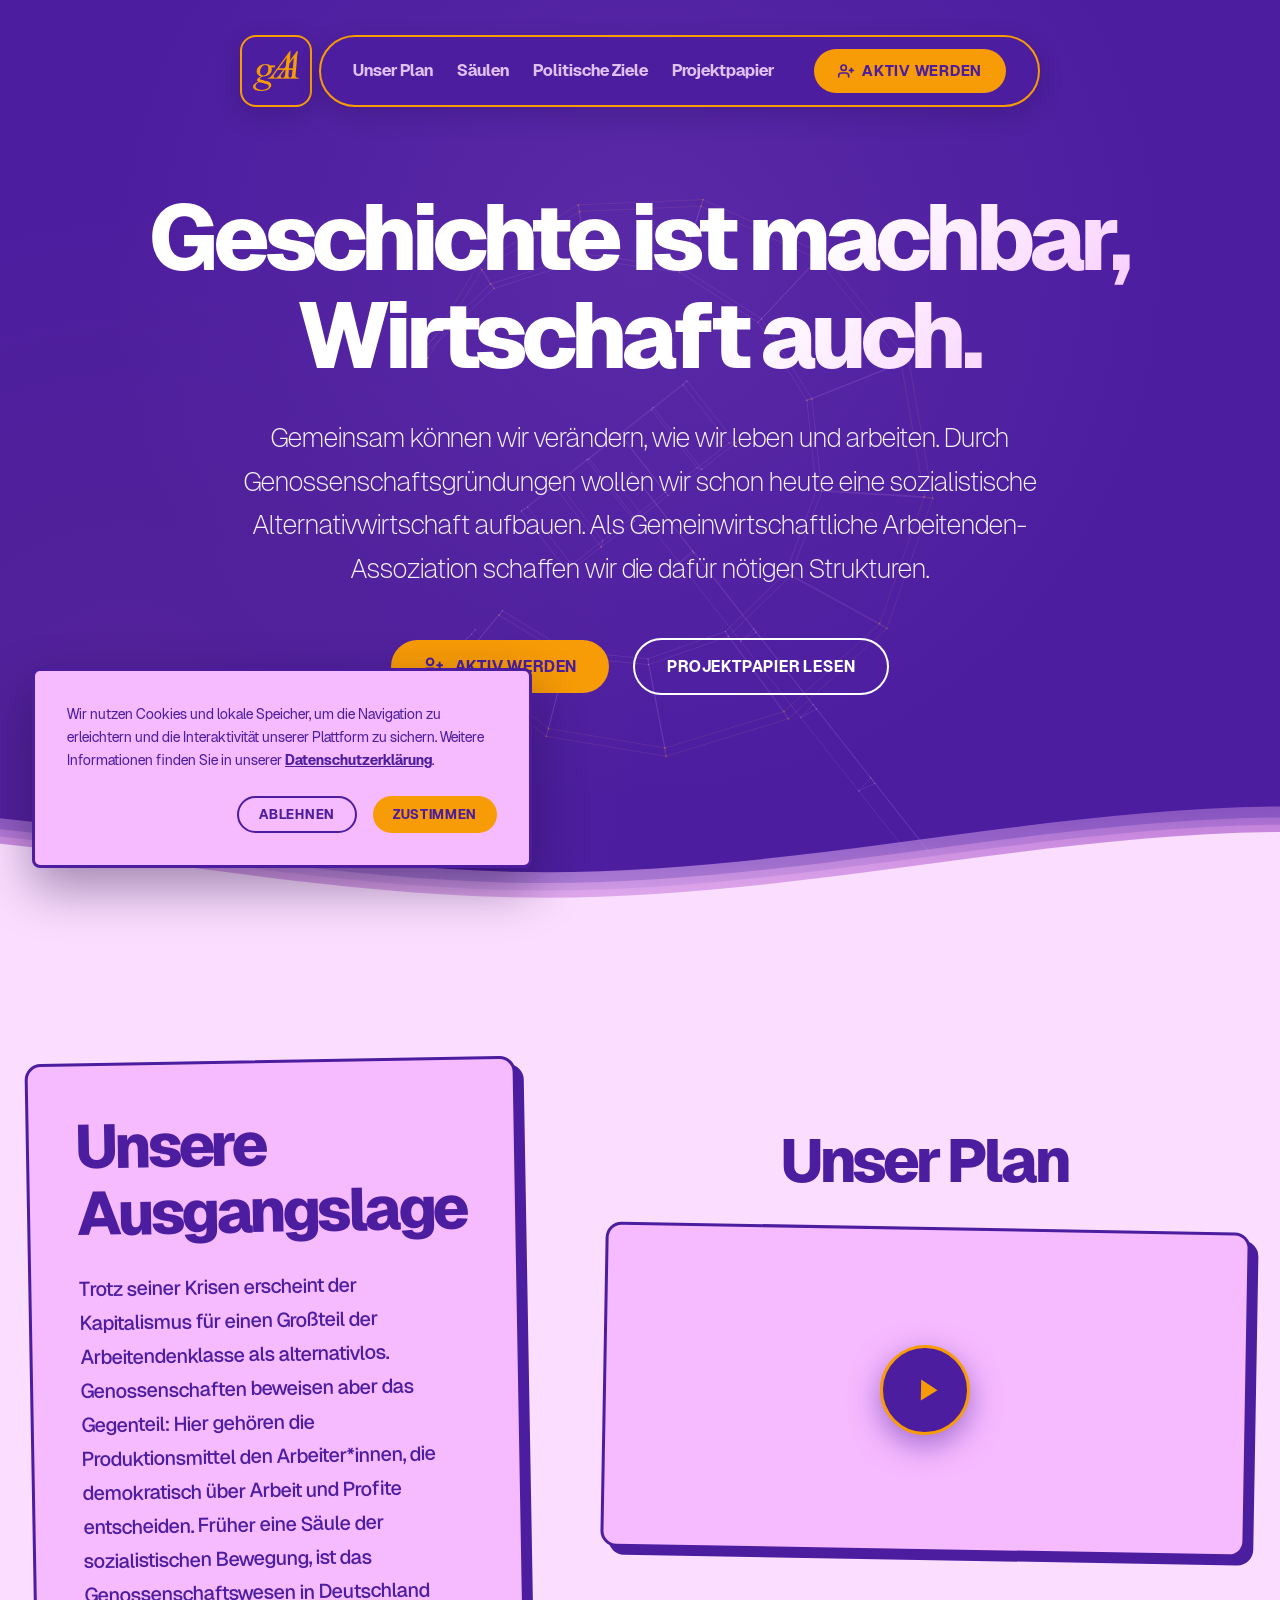
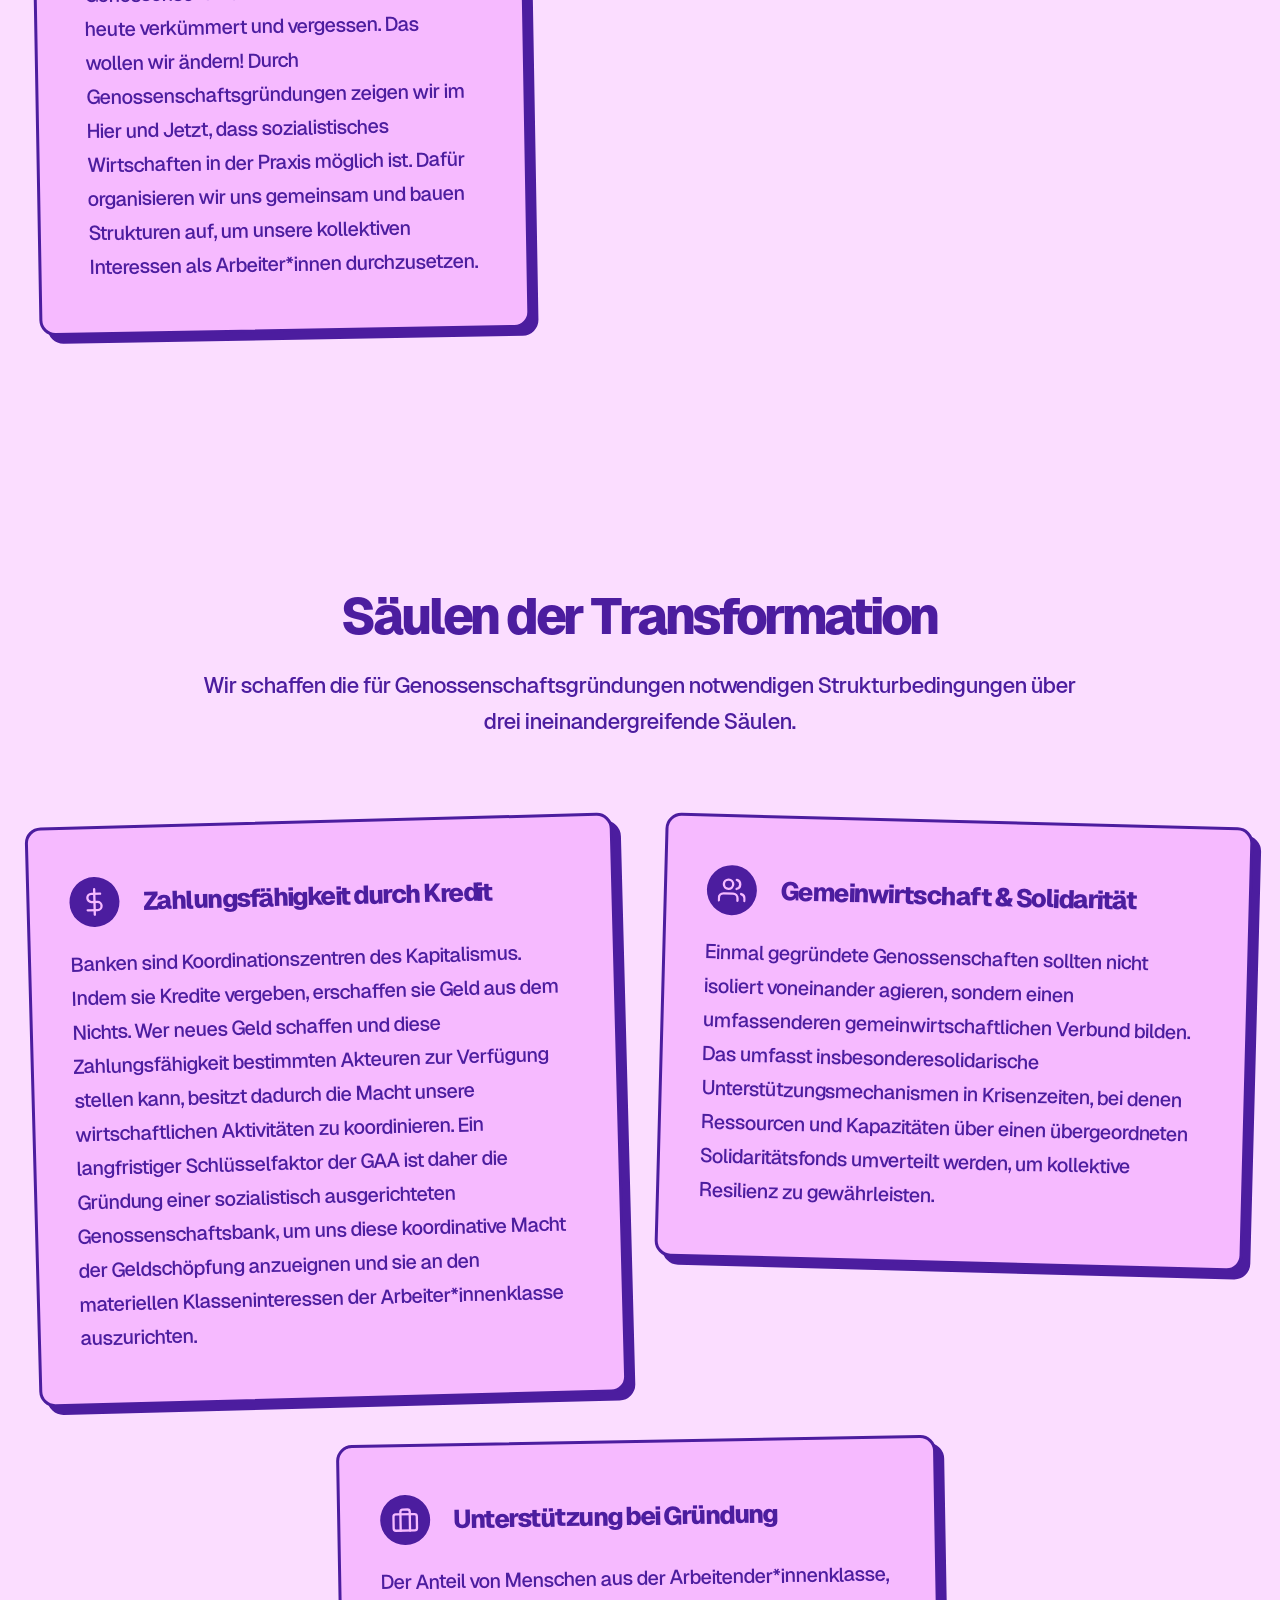
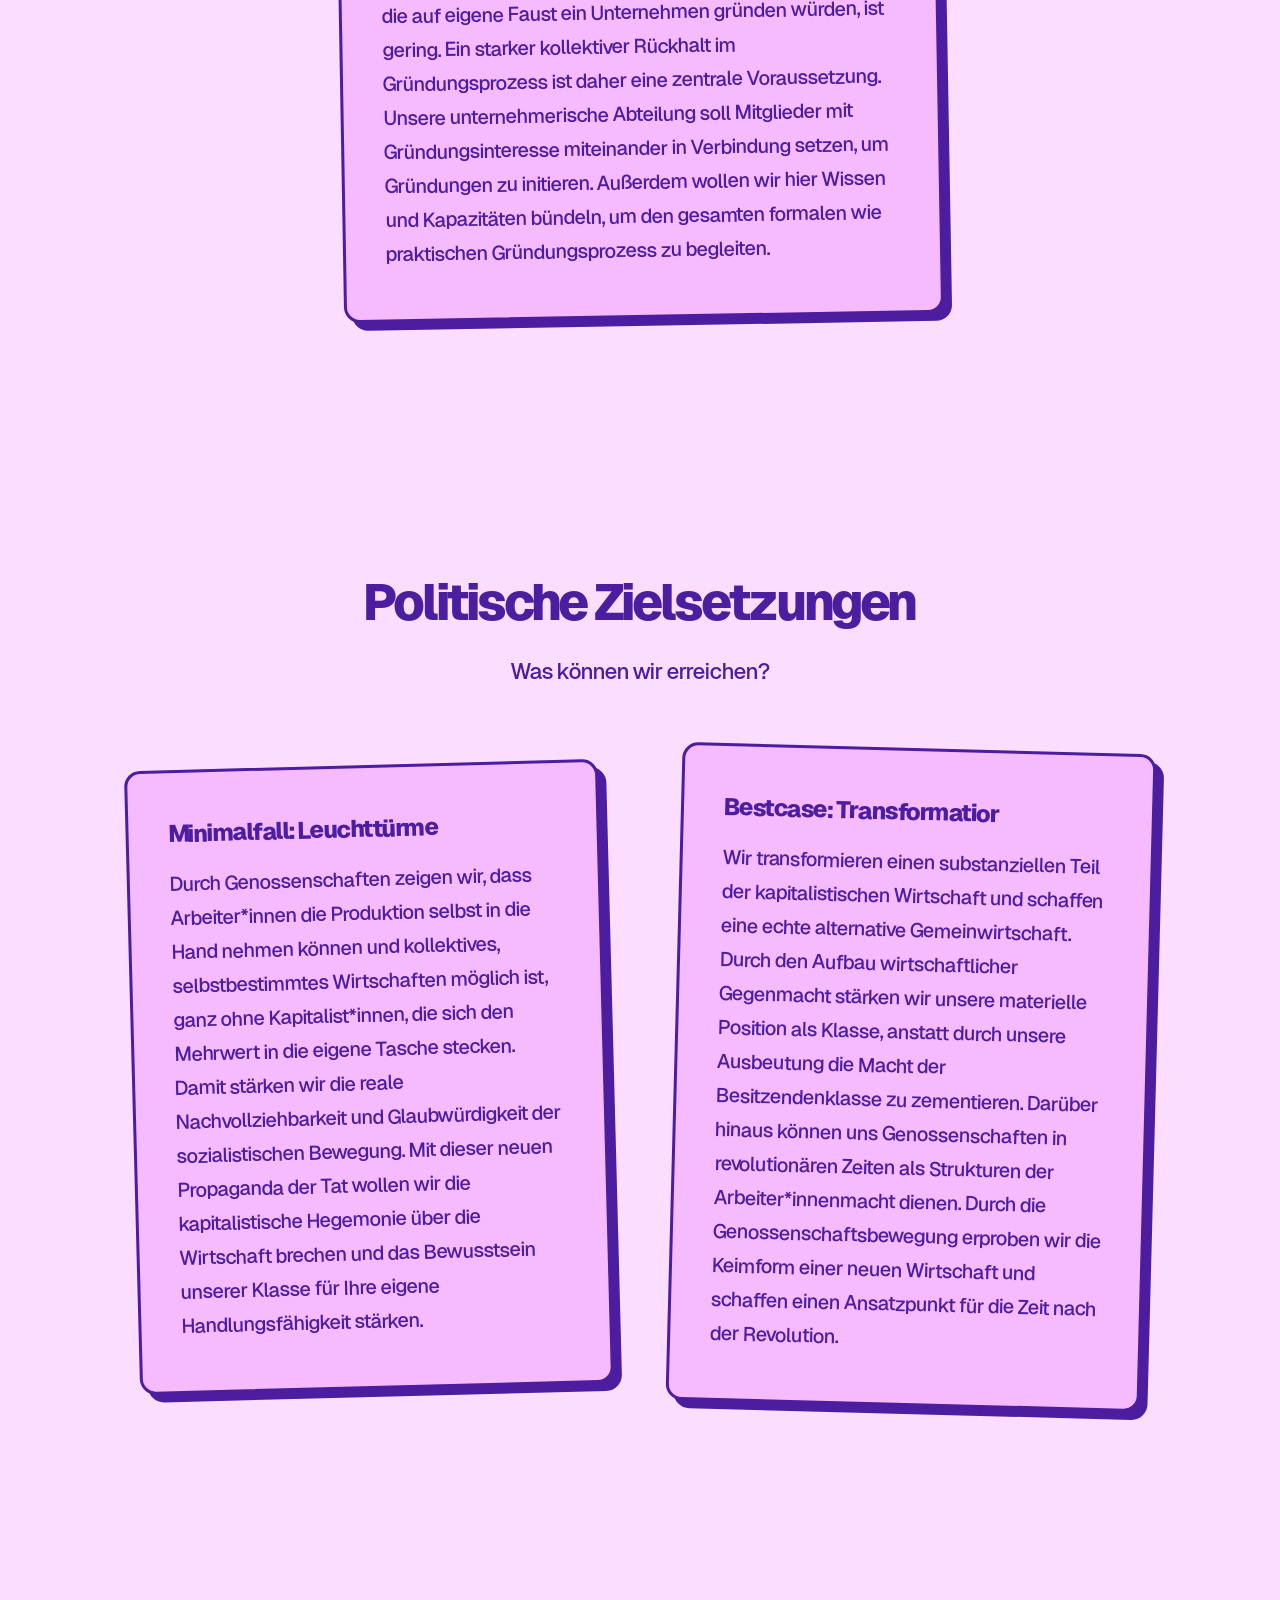
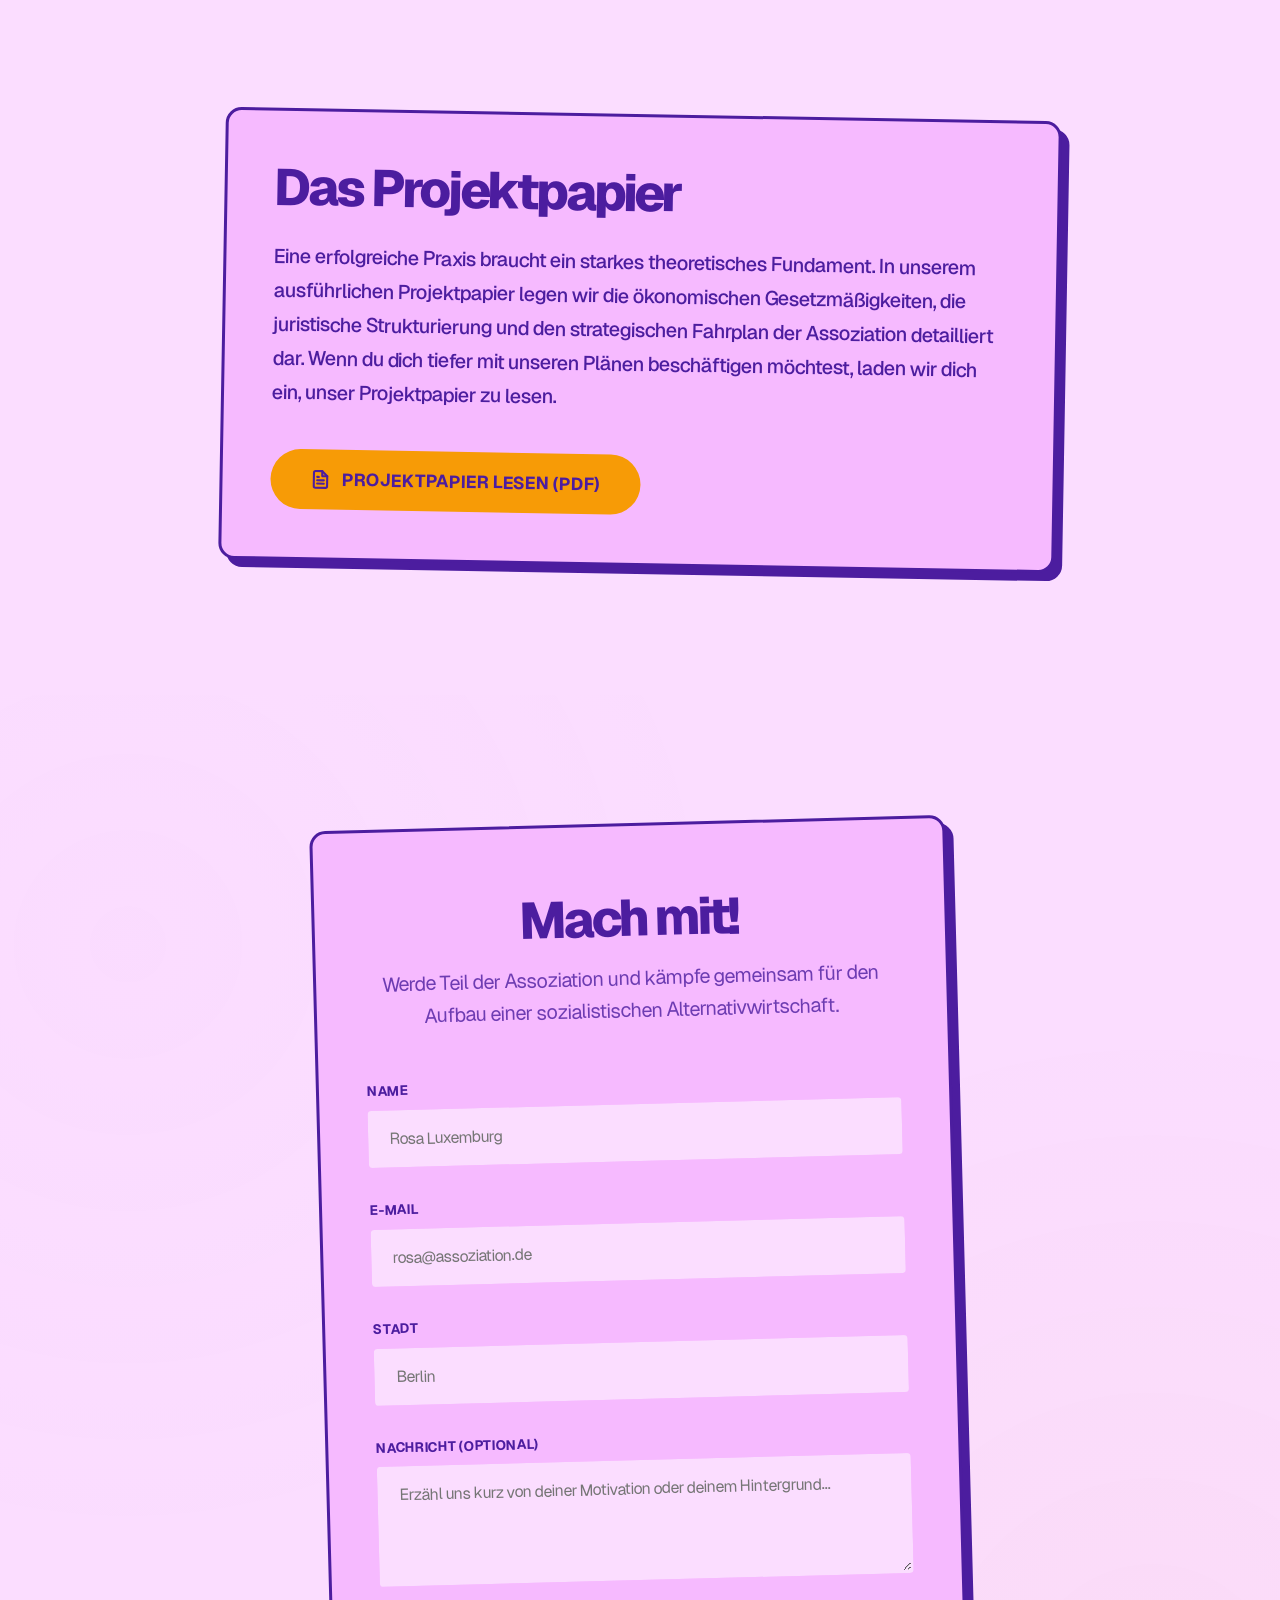
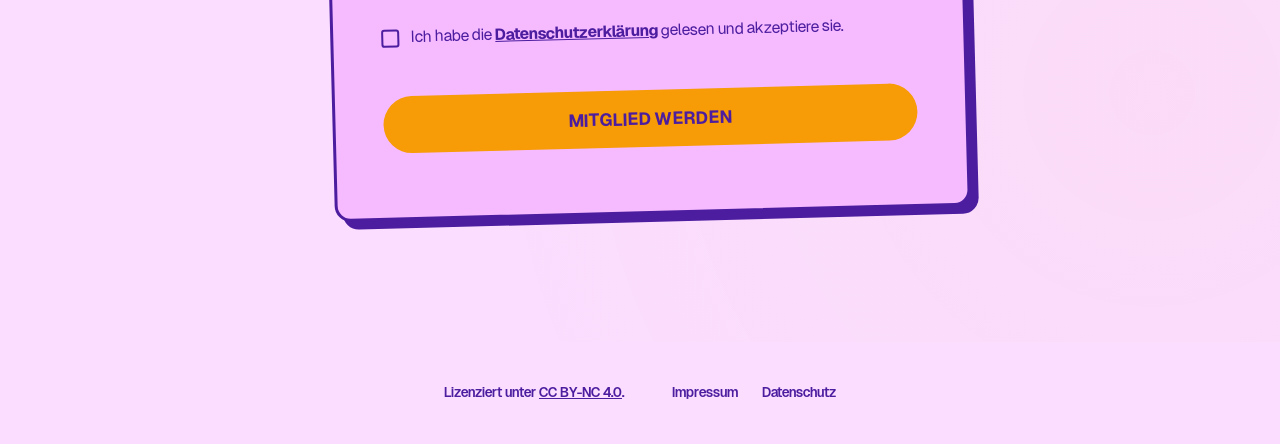
==== commit e3cb8683: "Refine site copy and enlarge form title Update several German copy blocks in index.html to clarify m" ====
--- a/index.html
+++ b/index.html
@@ -243,7 +243,7 @@
                             <h3 class="pillar-card-title text-ultra-bold">Zahlungsfähigkeit durch Kredit</h3>
                         </div>
                         <p class="pillar-card-body">
-                            Banken sind Koordinationszentren des Kapitalismus. Indem sie Kredite vergeben, erschaffen sie Geld aus dem Nichts. Wer neues Geld schaffen und bestimmten Akteuren zur Verfügung stellen kann, besitzt dadurch die Macht unsere wirtschaftlichen Aktivitäten zu koordinieren. Ein langfristiger Schlüsselfaktor der GAA ist daher die Gründung einer sozialistisch ausgerichteten Genossenschaftsbank, um uns diese koordinative Macht der Geldschöpfung anzueignen und sie an den materiellen Klasseninteressen der Arbeiter*innenklasse auszurichten.
+                            Banken sind Koordinationszentren des Kapitalismus. Indem sie Kredite vergeben, erschaffen sie Geld aus dem Nichts. Wer neues Geld schaffen und diese Zahlungsfähigkeit bestimmten Akteuren zur Verfügung stellen kann, besitzt dadurch die Macht unsere wirtschaftlichen Aktivitäten zu koordinieren. Ein langfristiger Schlüsselfaktor der GAA ist daher die Gründung einer sozialistisch ausgerichteten Genossenschaftsbank, um uns diese koordinative Macht der Geldschöpfung anzueignen und sie an den materiellen Klasseninteressen der Arbeiter*innenklasse auszurichten.
                         </p>
                     </div>
 
@@ -262,7 +262,7 @@
                             <h3 class="pillar-card-title text-ultra-bold">Gemeinwirtschaft &amp; Solidarität</h3>
                         </div>
                         <p class="pillar-card-body">
-                            Einmal gegründete Genossenschaften sollten nicht isoliert voneinander agieren, sondern einen umfassenderen gemeinwirtschaftlichen Verbund bilden. Dies umfasst solidarische Unterstützungsmechanismen in Krisenzeiten, bei denen Ressourcen und Kapazitäten über einen übergeordneten Solidaritätsfonds umverteilt werden, um kollektive Resilienz zu gewährleisten.
+                            Einmal gegründete Genossenschaften sollten nicht isoliert voneinander agieren, sondern einen umfassenderen gemeinwirtschaftlichen Verbund bilden. Das umfasst insbesonderesolidarische Unterstützungsmechanismen in Krisenzeiten, bei denen Ressourcen und Kapazitäten über einen übergeordneten Solidaritätsfonds umverteilt werden, um kollektive Resilienz zu gewährleisten.
                         </p>
                     </div>
 
@@ -279,7 +279,7 @@
                             <h3 class="pillar-card-title text-ultra-bold">Unterstützung bei Gründung</h3>
                         </div>
                         <p class="pillar-card-body">
-                            Der Anteil von Menschen aus der Arbeitender*innenklasse, die auf eigene Faust ein Unternehmen gründen würden, is vergleichsweise gering. Ein starker kollektiver Rückhalt im Gründungsprozess ist daher eine zentrale Voraussetzung. Unsere unternehmerische Abteilung soll Mitglieder mit Gründungsinteresse miteinander in Verbindung setzen, um Gründungen zu initieren. Außerdem wollen wir hier Wissen und Kapazitäten bündeln, um den gesamten formalen wie praktischen Gründungsprozess zu begleiten.
+                            Der Anteil von Menschen aus der Arbeitender*innenklasse, die auf eigene Faust ein Unternehmen gründen würden, ist gering. Ein starker kollektiver Rückhalt im Gründungsprozess ist daher eine zentrale Voraussetzung. Unsere unternehmerische Abteilung soll Mitglieder mit Gründungsinteresse miteinander in Verbindung setzen, um Gründungen zu initieren. Außerdem wollen wir hier Wissen und Kapazitäten bündeln, um den gesamten formalen wie praktischen Gründungsprozess zu begleiten.
                         </p>
                     </div>
                 </div>
@@ -300,13 +300,17 @@
                     <div class="goal-card-wrapper">
                         <div class="goal-card minimal reveal">
                             <h3 class="text-bold">Minimalfall: Leuchttürme</h3>
-                            <p>Leuchttürme aufbauen und damit zeigen, dass kollektives Wirtschaften möglich ist und Arbeiter*innen gut von selbstorganisierter Arbeit leben können. Wir intervenieren in die gesellschaftlich weit verbreitete Desillusionierung mit dem Sozialismus als Wirtschaftsform. Durch die Demonstration stärkt dies die nachvollziehbare Glaubwürdigkeit der sozialistischen Idee und gibt linken Parteien und Bewegungen immensen Vorschub.</p>
-                        </div>
+                            <p>
+Durch Genossenschaften zeigen wir, dass Arbeiter*innen die Produktion selbst in die Hand nehmen können und kollektives, selbstbestimmtes Wirtschaften möglich  ist, ganz ohne Kapitalist*innen, die sich den Mehrwert in die eigene Tasche stecken.  Damit stärken wir die reale Nachvollziehbarkeit und Glaubwürdigkeit der sozialistischen Bewegung. Mit dieser neuen Propaganda der Tat wollen wir die kapitalistische Hegemonie über die Wirtschaft brechen und das Bewusstsein unserer Klasse für Ihre eigene Handlungsfähigkeit stärken. 
+                        </p>
+                    </div>
                     </div>
                     <div class="goal-card-wrapper">
                         <div class="goal-card bestcase reveal">
                             <h3 class="text-bold">Bestcase: Transformatior</h3>
-                            <p>Wir bauen eine real existierende alternative Gemeinwirtschaft auf und transformieren einen substantiellen Anteil der kapitalistischen Wirtschaft. Dadurch können sich tausende Menschen aus Lohnarbeitsverhältnissen emanzipieren, wir üben Wettbewerbsdruck auf kapitalistische Unternehmen aus und reduzieren die Zahl der Lohnarbeiter*innen, durch deren Ausbeutung die Eigentumsverhältnisse des Kapitalismus reproduziert werden. Wir streben so eine grundlegende Veränderung der politökonomischen Verhältnisse an und wollen Erwerbsarbeit von Ausbeutung zu Arbeitskampf transformieren.</p>
+                            <p>
+Wir transformieren einen substanziellen Teil der kapitalistischen Wirtschaft und schaffen eine echte alternative Gemeinwirtschaft. Durch den Aufbau wirtschaftlicher Gegenmacht stärken wir unsere materielle Position als Klasse, anstatt durch unsere Ausbeutung die Macht der Besitzendenklasse zu zementieren. Darüber hinaus können uns Genossenschaften in revolutionären Zeiten als Strukturen der Arbeiter*innenmacht dienen. Durch die Genossenschaftsbewegung erproben wir die Keimform einer neuen Wirtschaft und schaffen einen Ansatzpunkt für die Zeit nach der Revolution. 
+                            </p>
                         </div>
                     </div>
                 </div>
@@ -350,8 +354,8 @@
         <section id="mitmachen" class="section-light-2">
             <div class="container form-wrapper">
                 <div class="form-card reveal" id="formContainer">
-                    <h2 class="form-title text-ultra-bold">Werde Teil der Assoziation</h2>
-                    <p class="form-subtitle">Tritt uns bei und kämpfe gemeinsam für den Aufbau einer sozialistischen Alternativwirtschaft.</p>
+                    <h2 class="form-title text-ultra-bold">Mach mit!</h2>
+                    <p class="form-subtitle">Werde Teil der Assoziation und kämpfe gemeinsam für den Aufbau einer sozialistischen Alternativwirtschaft.</p>
                     
                     <form id="joinForm" action="https://formsubmit.co/niki.mitlaender@gmail.com" method="POST" novalidate>
                         <!-- Honeypot (hidden spam protection) -->
--- a/styles/general.css
+++ b/styles/general.css
@@ -207,12 +207,16 @@
     :root {
         --container-padding: 1.75rem;
     }
-    .grid-4, .grid-3 {
+    .grid-4 {
         grid-template-columns: 1fr;
         gap: 1.5rem;
     }
+    .grid-3 {
+        grid-template-columns: 1fr;
+        gap: 2.5rem;
+    }
     section {
-        padding: 4rem 0;
+        padding: 6.5rem 0;
     }
 }
 
--- a/styles/components.css
+++ b/styles/components.css
@@ -284,8 +284,8 @@
     bottom: -1px;
     left: 0;
     width: 100%;
-    height: 120px;
-    min-height: 80px;
+    height: clamp(50px, 8vw, 120px);
+    min-height: clamp(40px, 6vw, 80px);
     max-height: 150px;
     z-index: 5;
     pointer-events: none;
@@ -856,7 +856,7 @@
 }
 
 .form-title {
-    font-size: clamp(1.75rem, 3vw, 2.25rem);
+    font-size: clamp(2.2rem, 4.5vw, 3.2rem);
     margin-bottom: 1rem;
     text-align: center;
 }
@@ -1225,6 +1225,12 @@
     width: 100%;
 }
 
+@media (max-width: 1024px) {
+    .vision-col-right {
+        order: -1;
+    }
+}
+
 .vision-col-right .context-title {
     text-align: center;
     font-size: clamp(2.6rem, 5vw, 3.8rem) !important;
@@ -1489,13 +1495,24 @@
 }
 
 @media (max-width: 768px) {
+    /* Hero mobile fit & text wrapping */
+    .hero-headline {
+        font-size: clamp(2rem, 8vw, 3rem) !important;
+    }
+    .hero-headline span {
+        white-space: normal !important;
+    }
+    .hero-subline {
+        font-size: clamp(1.2rem, 4vw, 1.45rem) !important;
+    }
+
     .card-collapse-content {
         max-height: 0;
         opacity: 0;
     }
     
     .pillar-card.card-open .card-collapse-content,
-    .callout-box.card-open .card-collapse-content,
+    .vision-callout.card-open .card-collapse-content,
     .goal-card.card-open .card-collapse-content {
         opacity: 1;
         margin-top: 1.5rem;
@@ -1503,7 +1520,7 @@
 
     /* Set up triggers on mobile */
     .pillar-card-header,
-    .callout-box h2,
+    .vision-callout h2,
     .goal-card h3 {
         display: flex !important;
         justify-content: space-between !important;
@@ -1525,16 +1542,21 @@
         margin-bottom: 1.25rem !important;
     }
 
-    .callout-box.card-open h2 {
-        margin-bottom: 1.5rem !important;
-    }
-
-    .callout-box.vision-callout.card-open h2 {
+    .vision-callout.card-open h2 {
         margin-bottom: 2rem !important;
     }
 
     .goal-card.card-open h3 {
         margin-bottom: 1.25rem !important;
+    }
+
+    /* Tighter vertical gap for stacked goal cards matching pillars gap */
+    .goal-card-wrapper {
+        padding: 8px !important;
+    }
+
+    .goal-cards-container {
+        gap: 1.5rem !important;
     }
 }
 
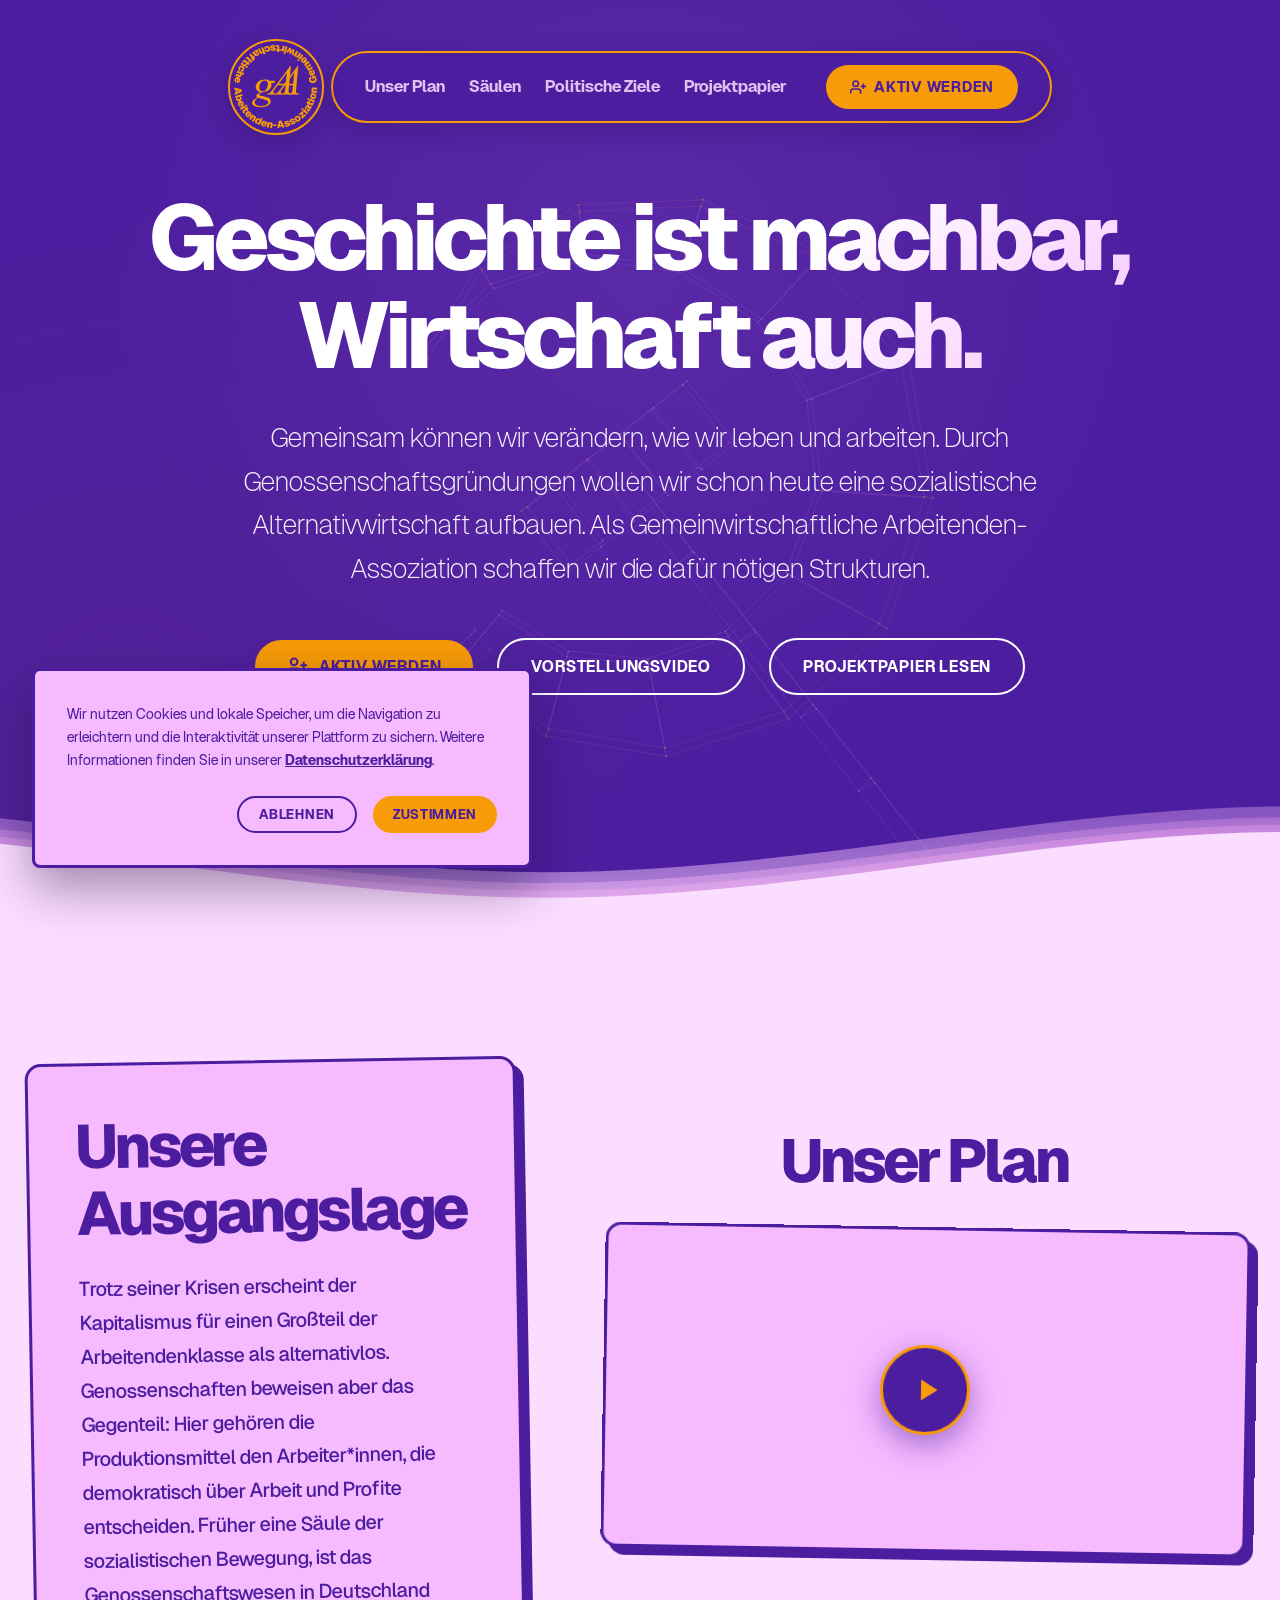
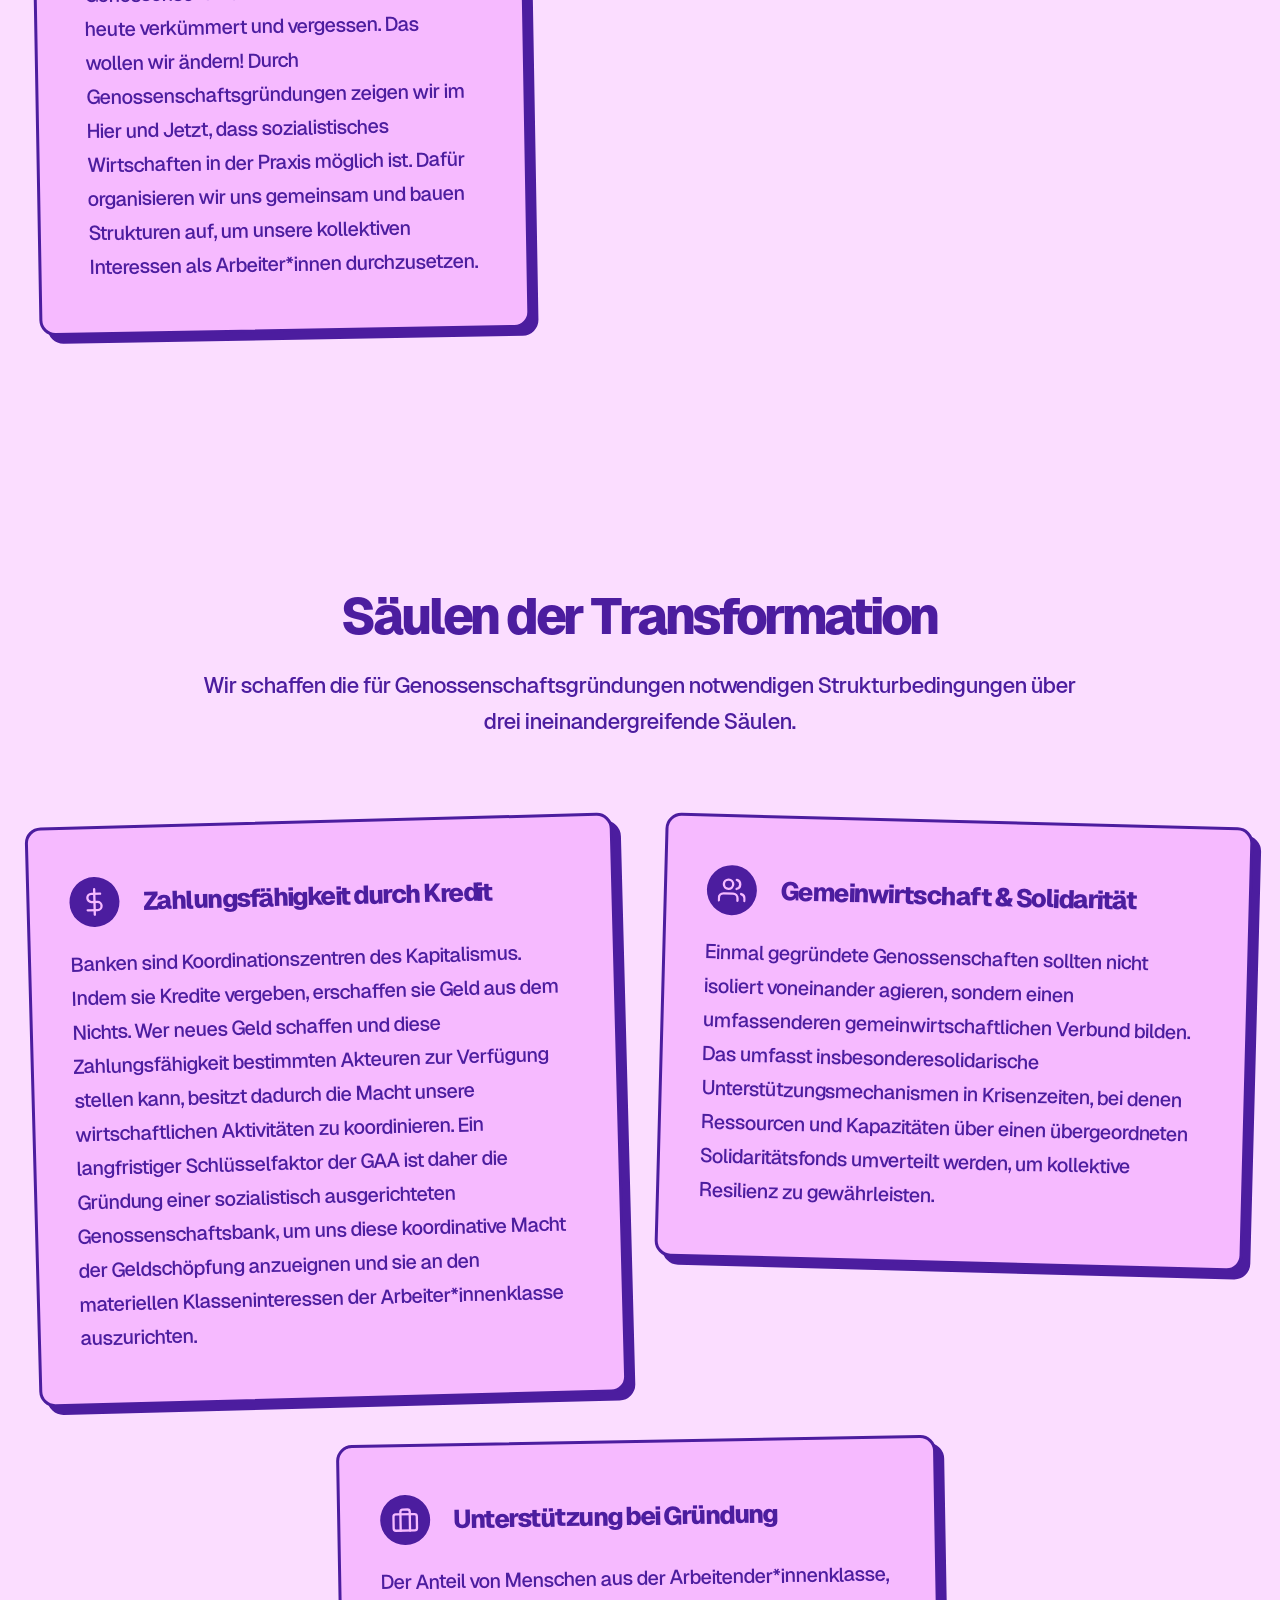
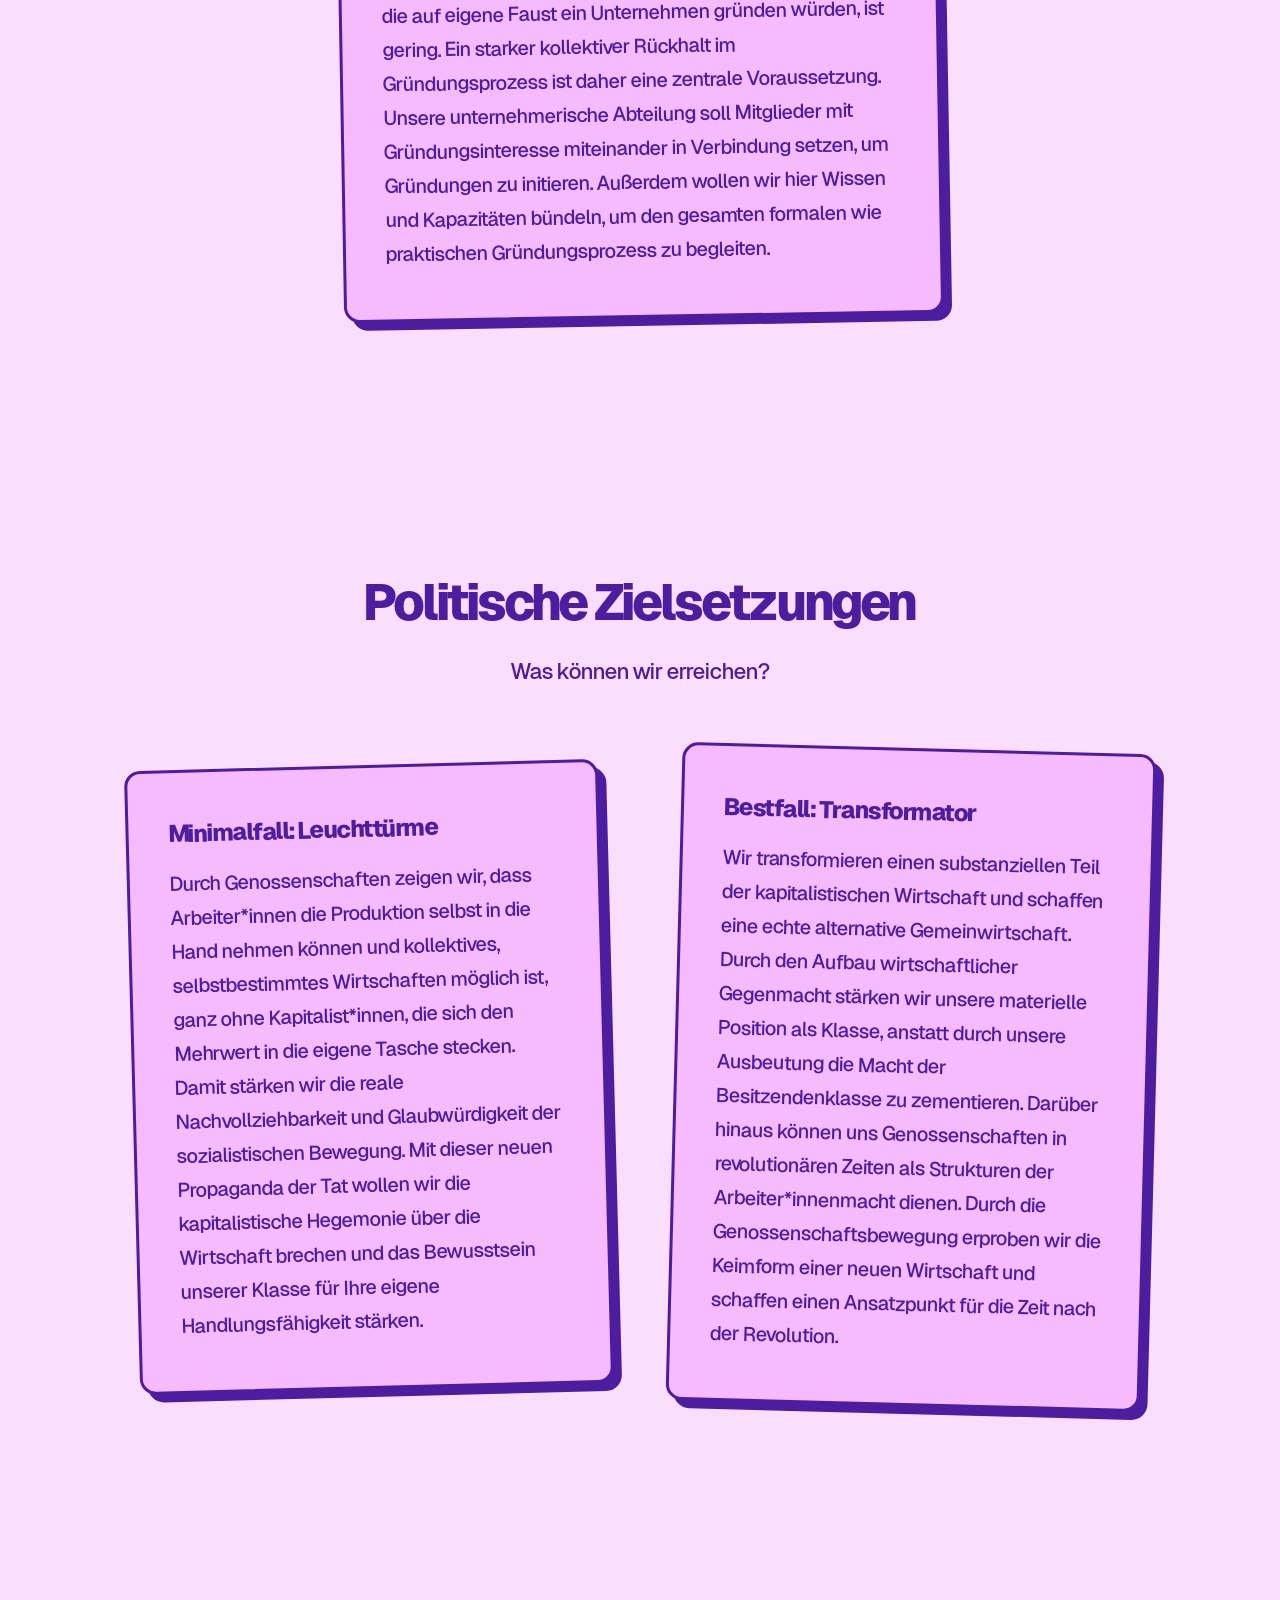
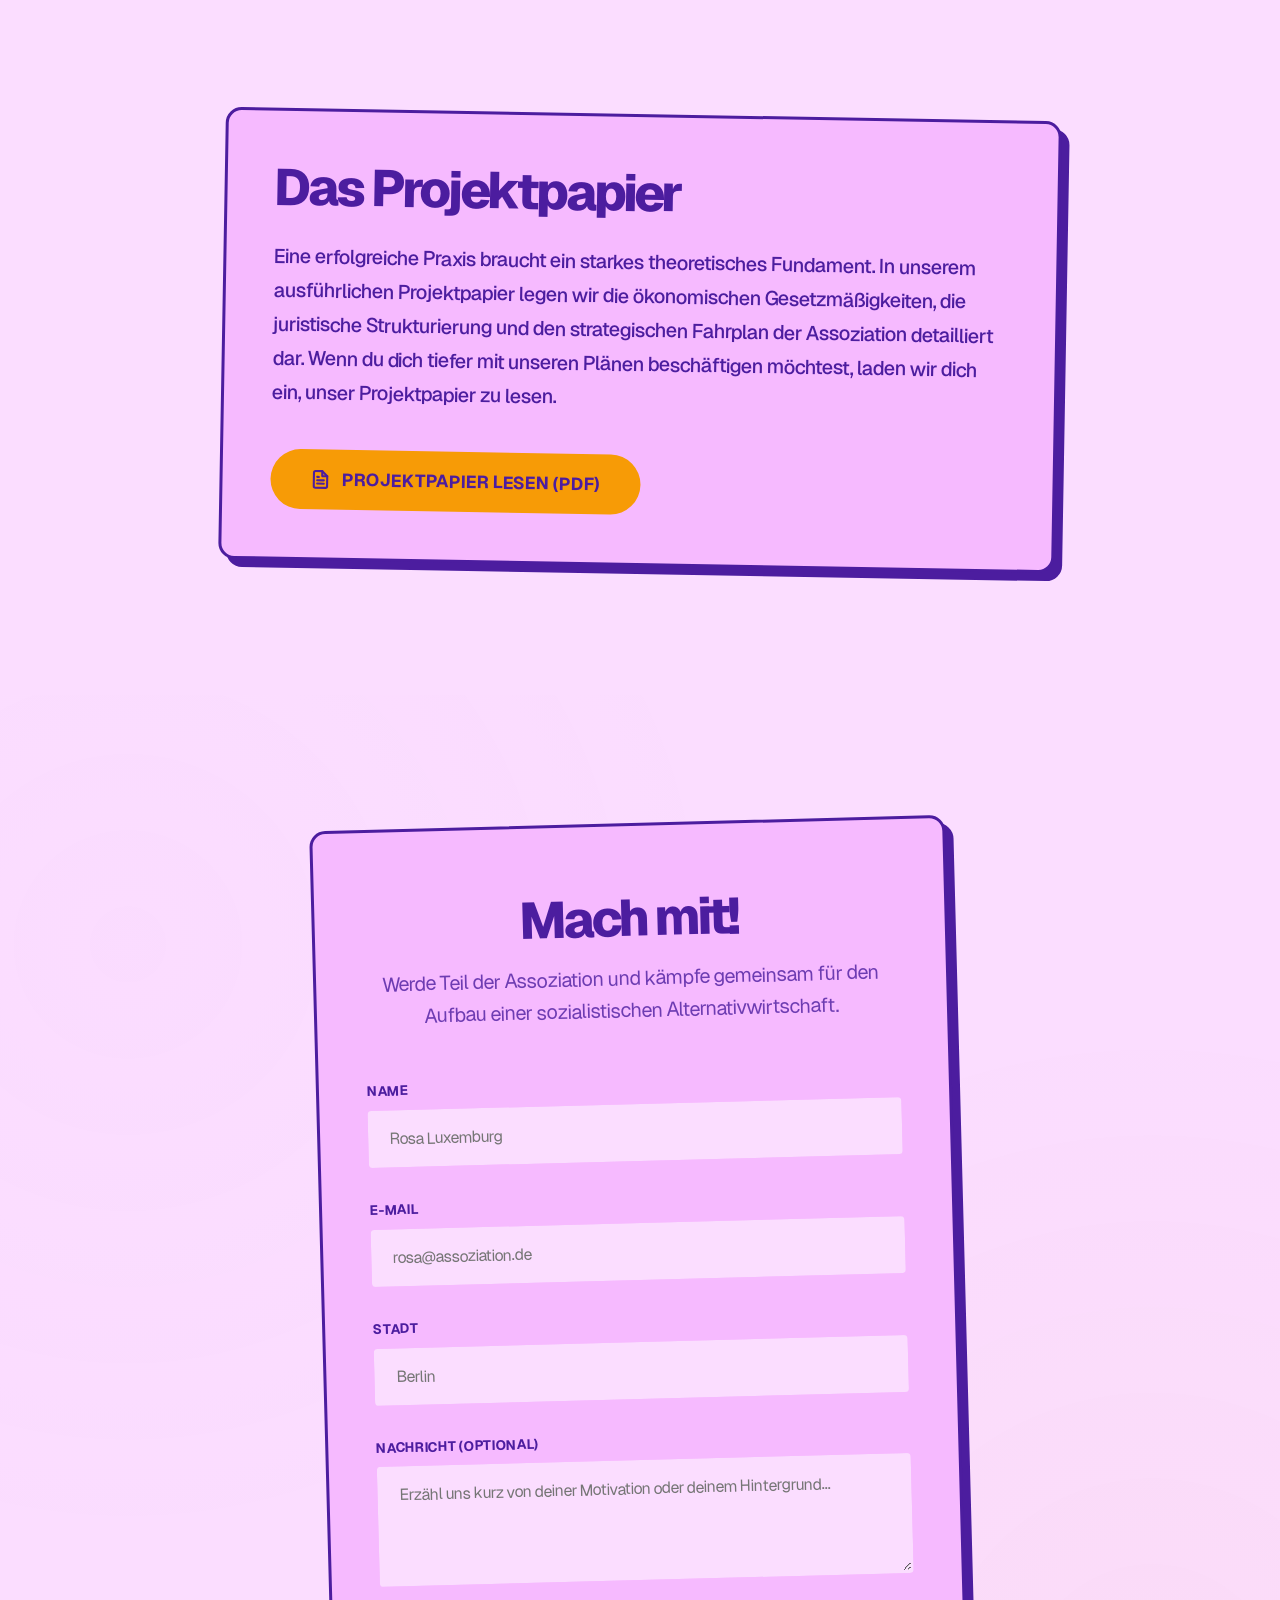
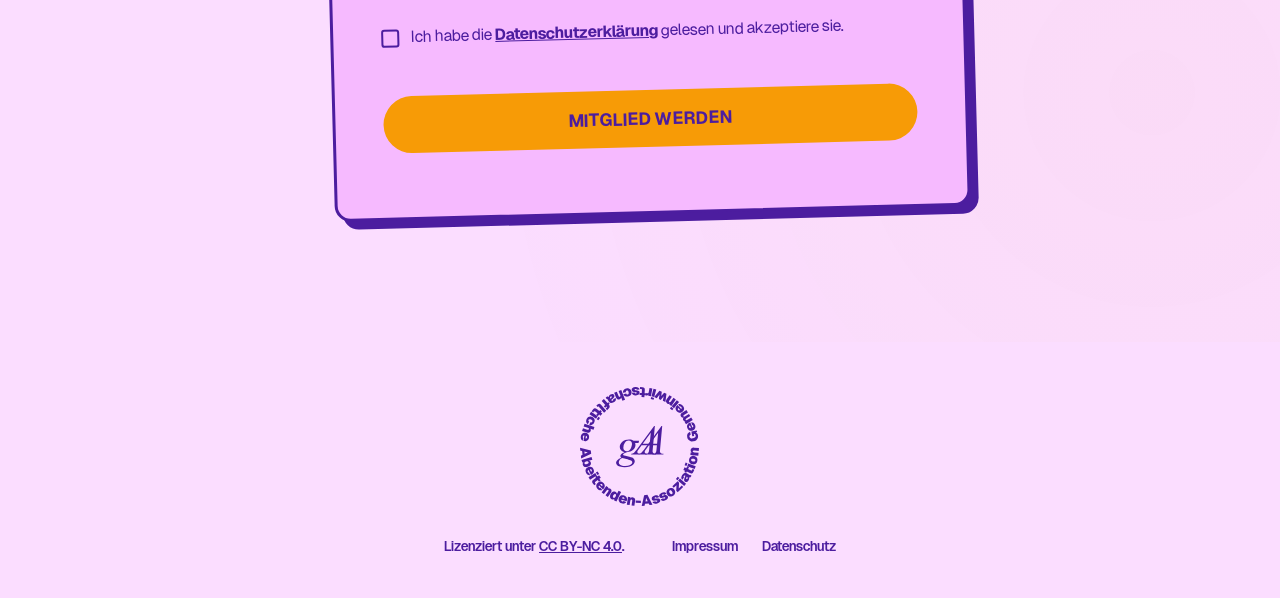
==== commit 4f7531e9: "Replace PNG logo with SVG and add ring assets Swap the raster logo for scalable SVGs and introduce a" ====
--- a/index.html
+++ b/index.html
@@ -79,7 +79,7 @@
             <canvas id="networkCanvas"></canvas>
             <div class="container flex-center" style="position: relative; z-index: 2;">
                 <div class="hero-text text-center reveal">
-                    <h1 class="hero-headline text-ultra-bold"><span style="white-space: nowrap;">Geschichte ist machbar,</span> Wirtschaft auch.</h1>
+                    <h1 class="hero-headline text-ultra-bold"><span>Geschichte</span> <span>ist machbar,</span> <span>Wirtschaft auch.</span></h1>
                     <p class="hero-subline delay-100">
                        Gemeinsam können wir verändern, wie wir leben und arbeiten. Durch Genossenschaftsgründungen wollen wir schon heute eine sozialistische Alternativwirtschaft aufbauen. Als Gemeinwirtschaftliche Arbeitenden-Assoziation schaffen wir die dafür nötigen Strukturen.
                     </p>
@@ -93,6 +93,7 @@
                             </svg>
                             Aktiv werden
                         </a>
+                        <a href="#vision" class="btn btn-outline">Vorstellungsvideo</a>
                         <a href="#projektpapier" class="btn btn-outline">Projektpapier lesen</a>
                     </div>
                 </div>
@@ -307,7 +308,7 @@
                     </div>
                     <div class="goal-card-wrapper">
                         <div class="goal-card bestcase reveal">
-                            <h3 class="text-bold">Bestcase: Transformatior</h3>
+                            <h3 class="text-bold">Bestfall: Transformator</h3>
                             <p>
 Wir transformieren einen substanziellen Teil der kapitalistischen Wirtschaft und schaffen eine echte alternative Gemeinwirtschaft. Durch den Aufbau wirtschaftlicher Gegenmacht stärken wir unsere materielle Position als Klasse, anstatt durch unsere Ausbeutung die Macht der Besitzendenklasse zu zementieren. Darüber hinaus können uns Genossenschaften in revolutionären Zeiten als Strukturen der Arbeiter*innenmacht dienen. Durch die Genossenschaftsbewegung erproben wir die Keimform einer neuen Wirtschaft und schaffen einen Ansatzpunkt für die Zeit nach der Revolution. 
                             </p>
--- a/styles/components.css
+++ b/styles/components.css
@@ -60,7 +60,7 @@
    -------------------------------------------------------------------------- */
 #header {
     position: fixed;
-    top: 2.2rem;
+    top: 3.2rem;
     left: 50%;
     transform: translateX(-50%);
     width: calc(100% - 3rem);
@@ -74,7 +74,7 @@
 }
 
 #header.scrolled {
-    top: 2.2rem;
+    top: 3.2rem;
     transform: translateX(-50%);
 }
 
@@ -92,17 +92,19 @@
 }
 
 .brand {
+    position: relative;
     pointer-events: auto;
-    height: 72px;
-    width: 72px;
+    height: 96px;
+    width: 96px;
     background-color: var(--color-primary);
     border: 2px solid var(--color-accent);
-    border-radius: 16px;
+    border-radius: 50%;
     display: flex;
     align-items: center;
     justify-content: center;
     box-shadow: 0 8px 25px rgba(26, 8, 54, 0.2);
     transition: transform var(--transition-fast);
+    overflow: hidden;
 }
 
 .brand:hover {
@@ -110,9 +112,19 @@
 }
 
 .brand-logo {
-    height: 40px;
+    height: 42px;
     width: auto;
     object-fit: contain;
+    position: absolute;
+    z-index: 2;
+}
+
+.brand-ring {
+    width: 84px;
+    height: auto;
+    position: absolute;
+    z-index: 1;
+    animation: rotate-ring 20s linear infinite;
 }
 
 @media (min-width: 901px) {
@@ -191,8 +203,8 @@
     background-color: var(--color-primary);
     border: 2px solid var(--color-accent);
     border-radius: 50%;
-    width: 72px;
-    height: 72px;
+    width: 96px;
+    height: 96px;
     cursor: pointer;
     position: relative;
     z-index: 1001;
@@ -205,13 +217,13 @@
     height: 2px;
     background-color: var(--color-contrast-2);
     position: absolute;
-    left: 22px;
+    left: 36px;
     transition: transform var(--transition-fast), opacity var(--transition-fast);
 }
 
-.nav-toggle span:nth-child(1) { top: 25px; }
-.nav-toggle span:nth-child(2) { top: 33px; }
-.nav-toggle span:nth-child(3) { top: 41px; }
+.nav-toggle span:nth-child(1) { top: 37px; }
+.nav-toggle span:nth-child(2) { top: 45px; }
+.nav-toggle span:nth-child(3) { top: 53px; }
 
 .nav-toggle.open span:nth-child(1) { transform: translateY(8px) rotate(45deg); }
 .nav-toggle.open span:nth-child(2) { opacity: 0; }
@@ -228,7 +240,7 @@
         align-items: center;
         gap: 1.75rem;
         position: absolute;
-        top: 84px;
+        top: 108px;
         left: 50%;
         transform: translate(-50%, -15px) scale(0.95);
         width: calc(100vw - 3rem);
@@ -1044,8 +1056,61 @@
 
 .footer-container {
     display: flex;
+    flex-direction: column;
     justify-content: center;
     align-items: center;
+    gap: 1.5rem;
+}
+
+.footer-logo-wrapper {
+    position: relative;
+    width: 130px;
+    height: 130px;
+    display: flex;
+    align-items: center;
+    justify-content: center;
+}
+
+.footer-logo {
+    width: 48px;
+    height: 42px;
+    background-color: currentColor;
+    -webkit-mask-image: url(../images/internal/logo.svg);
+    mask-image: url(../images/internal/logo.svg);
+    -webkit-mask-size: contain;
+    mask-size: contain;
+    -webkit-mask-repeat: no-repeat;
+    mask-repeat: no-repeat;
+    -webkit-mask-position: center;
+    mask-position: center;
+    position: absolute;
+    z-index: 2;
+}
+
+.footer-ring {
+    width: 120px;
+    height: 120px;
+    background-color: currentColor;
+    -webkit-mask-image: url(../images/internal/ring.svg);
+    mask-image: url(../images/internal/ring.svg);
+    -webkit-mask-size: contain;
+    mask-size: contain;
+    -webkit-mask-repeat: no-repeat;
+    mask-repeat: no-repeat;
+    -webkit-mask-position: center;
+    mask-position: center;
+    position: absolute;
+    z-index: 1;
+    animation: rotate-ring 20s linear infinite;
+}
+
+@keyframes rotate-ring {
+    0% {
+        transform: rotate(0deg);
+    }
+    100% {
+        transform: rotate(360deg);
+    }
 }
 
 .footer-text {
@@ -1225,11 +1290,7 @@
     width: 100%;
 }
 
-@media (max-width: 1024px) {
-    .vision-col-right {
-        order: -1;
-    }
-}
+
 
 .vision-col-right .context-title {
     text-align: center;
@@ -1266,6 +1327,8 @@
                 opacity 0.8s cubic-bezier(0.16, 1, 0.3, 1);
     opacity: 0;
     transform: translateY(40px) rotate(1deg);
+    transform-style: preserve-3d;
+    will-change: transform;
 }
 
 .video-container.active {
@@ -1288,13 +1351,16 @@
     display: block;
     border: none;
     border-radius: inherit;
+    transform: translateZ(0);
+    will-change: transform;
+    backface-visibility: hidden;
 }
 
 .custom-play-button {
     position: absolute;
     top: 50%;
     left: 50%;
-    transform: translate(-50%, -50%) scale(1);
+    transform: translate3d(-50%, -50%, 1px) scale(1);
     width: 90px;
     height: 90px;
     border-radius: 50%;
@@ -1322,7 +1388,7 @@
 }
 
 .custom-play-button:hover {
-    transform: translate(-50%, -50%) scale(1.1);
+    transform: translate3d(-50%, -50%, 1px) scale(1.1);
     background-color: var(--color-accent);
     color: var(--color-primary);
     border-color: var(--color-primary);
@@ -1337,7 +1403,7 @@
 .video-container.playing .custom-play-button {
     opacity: 0;
     pointer-events: none;
-    transform: translate(-50%, -50%) scale(0.8);
+    transform: translate3d(-50%, -50%, 1px) scale(0.8);
 }
 
 /* Custom Video Controls (Infoleiste) */
@@ -1355,6 +1421,7 @@
     pointer-events: none;
     transition: opacity 0.3s ease;
     z-index: 15;
+    transform: translate3d(0, 0, 1px);
 }
 
 /* Show controls when playing and user moves mouse */
@@ -1497,9 +1564,12 @@
 @media (max-width: 768px) {
     /* Hero mobile fit & text wrapping */
     .hero-headline {
-        font-size: clamp(2rem, 8vw, 3rem) !important;
+        font-size: clamp(2.2rem, 11.5vw, 4.8rem) !important;
+        line-height: 1.05;
+        letter-spacing: -0.03em;
     }
     .hero-headline span {
+        display: block;
         white-space: normal !important;
     }
     .hero-subline {
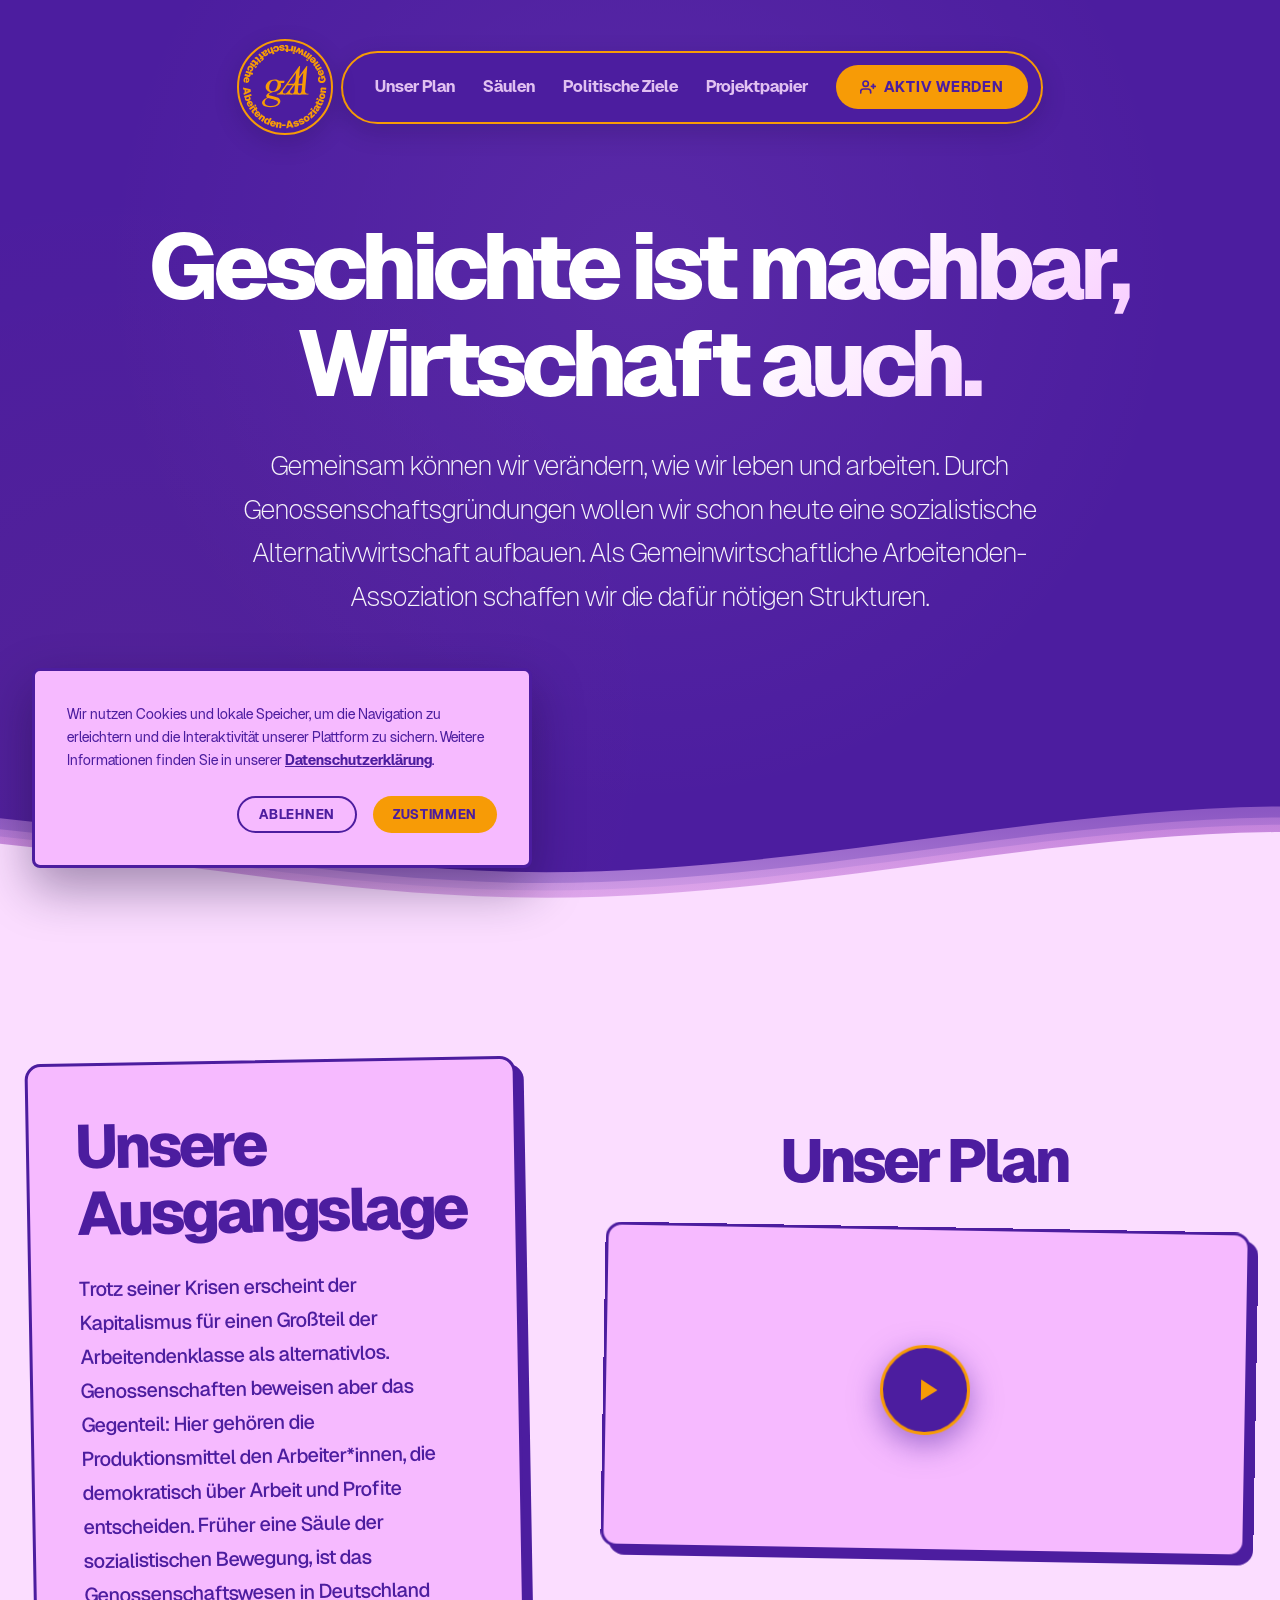
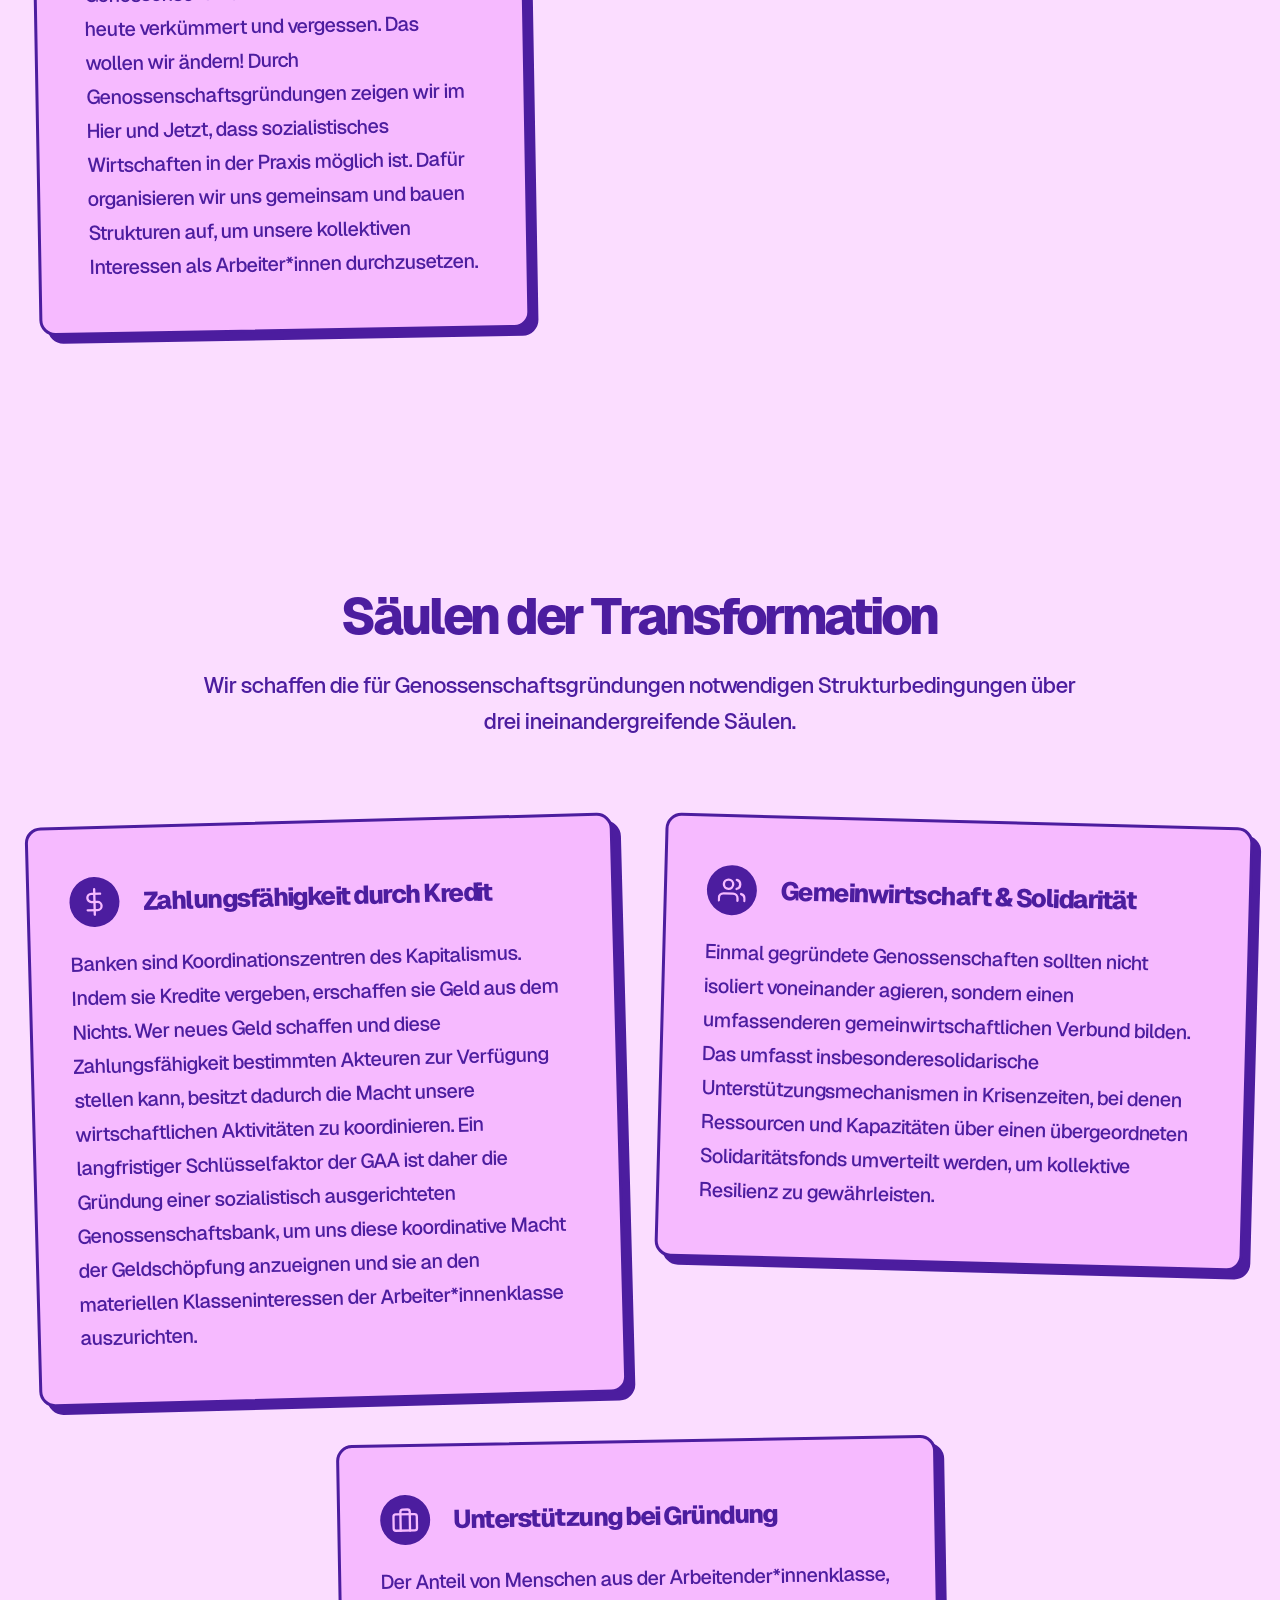
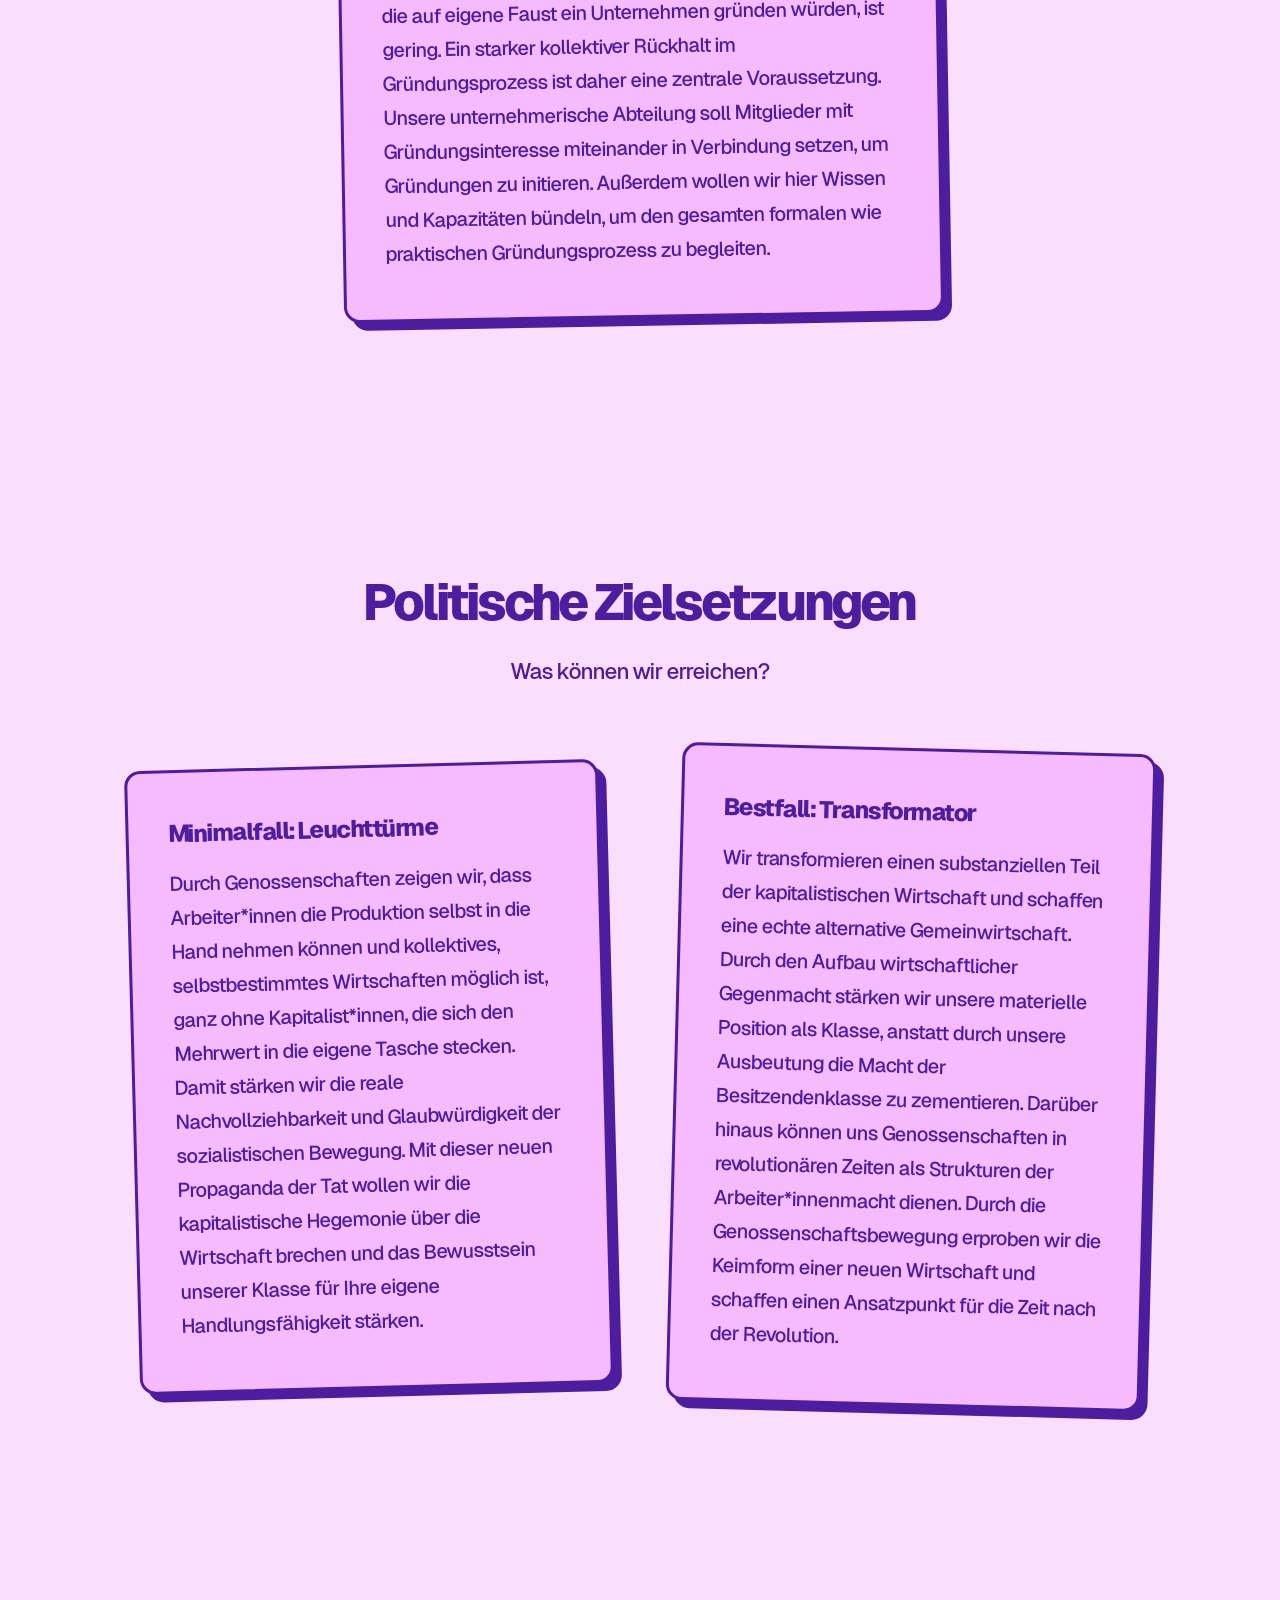
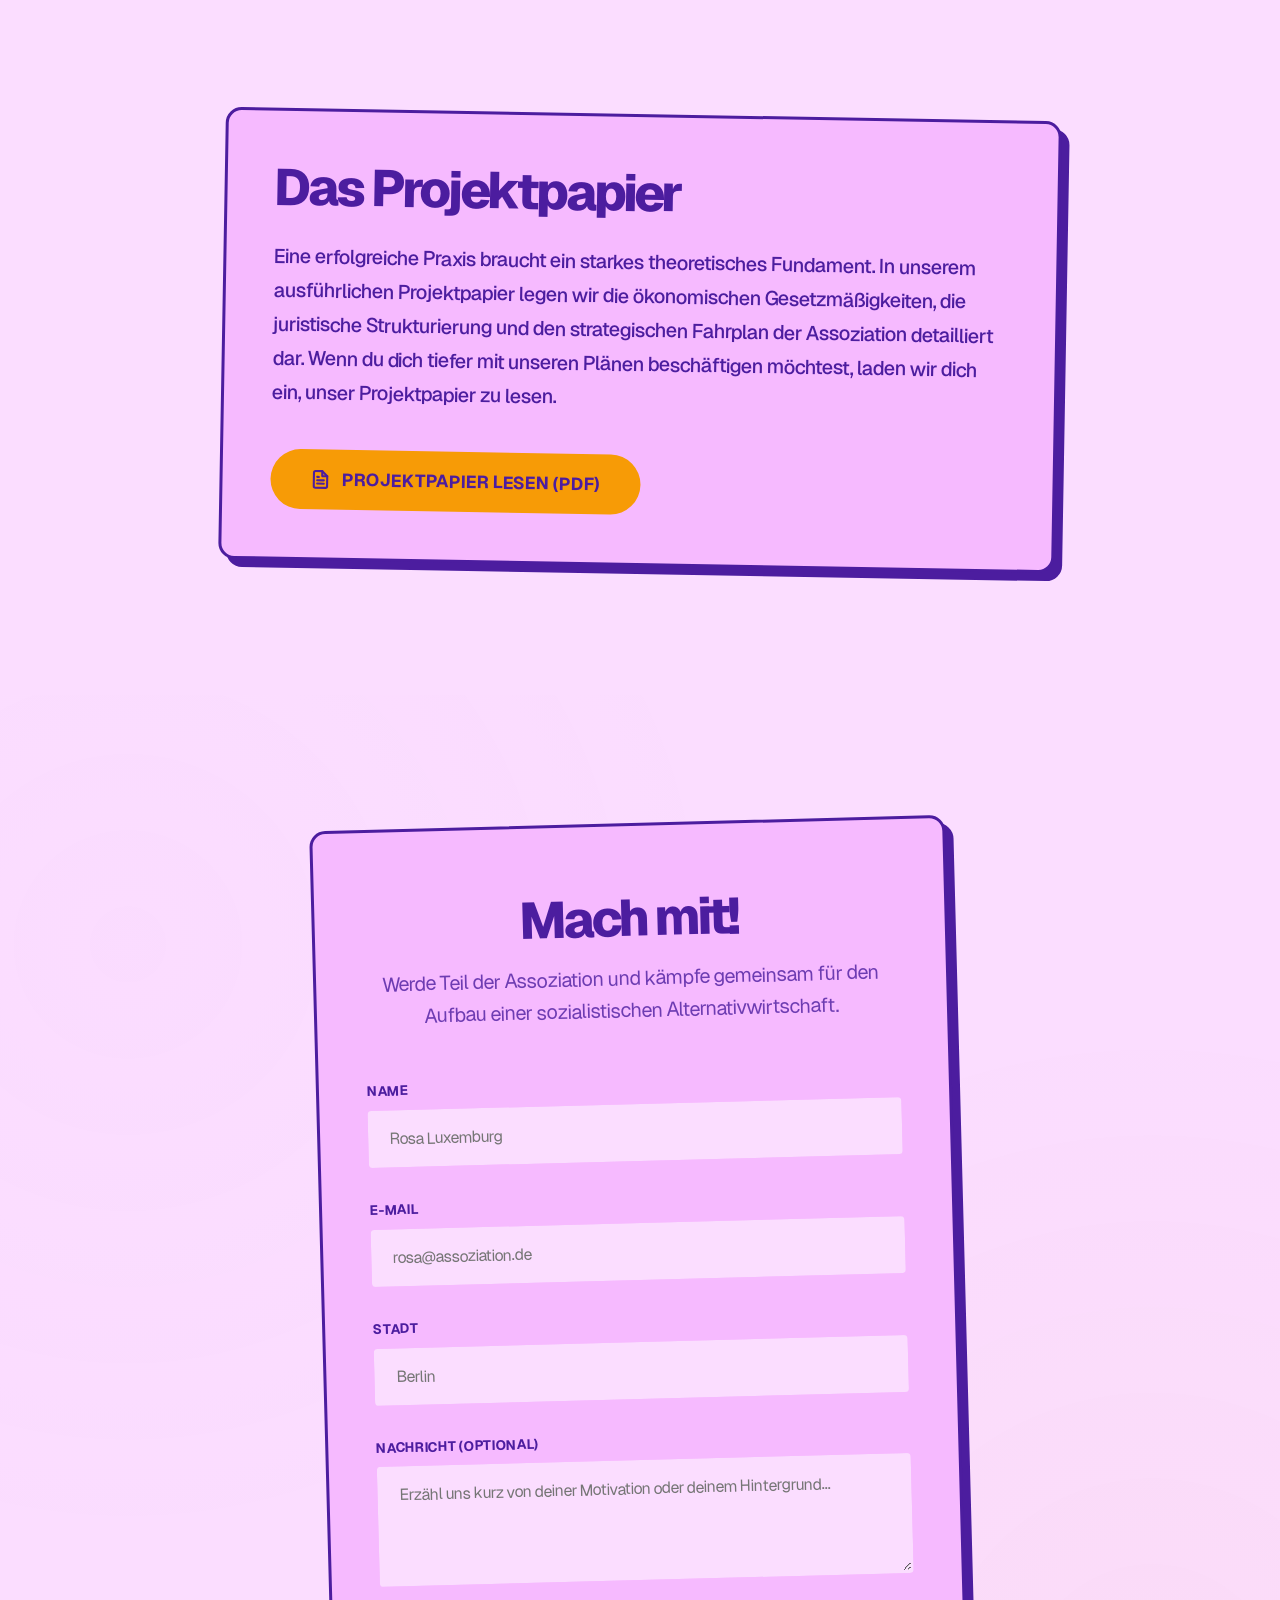
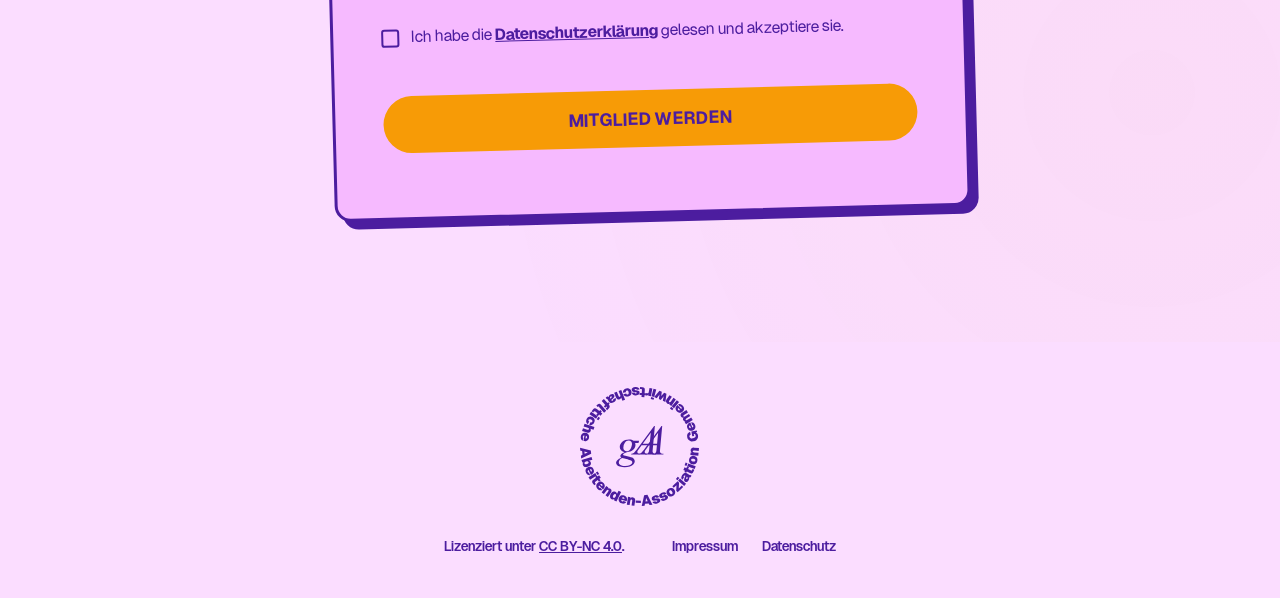
==== commit 9b7b786d: "Update responsive breakpoints & hero layout Raise responsive thresholds to 1024/1025px and adapt lay" ====
--- a/index.html
+++ b/index.html
@@ -93,8 +93,6 @@
                             </svg>
                             Aktiv werden
                         </a>
-                        <a href="#vision" class="btn btn-outline">Vorstellungsvideo</a>
-                        <a href="#projektpapier" class="btn btn-outline">Projektpapier lesen</a>
                     </div>
                 </div>
             </div>
--- a/styles/general.css
+++ b/styles/general.css
@@ -124,8 +124,9 @@
 }
 
 .grid-3 {
-    display: grid;
-    grid-template-columns: repeat(auto-fit, minmax(min(100%, 410px), 1fr));
+    display: flex;
+    flex-wrap: wrap;
+    justify-content: center;
     gap: 2.5rem;
 }
 
@@ -191,9 +192,7 @@
         grid-template-columns: repeat(2, 1fr);
         gap: 2rem;
     }
-    .grid-3 {
-        grid-template-columns: repeat(2, 1fr);
-    }
+
     .grid-2 {
         grid-template-columns: 1fr;
         gap: 3rem;
@@ -211,10 +210,7 @@
         grid-template-columns: 1fr;
         gap: 1.5rem;
     }
-    .grid-3 {
-        grid-template-columns: 1fr;
-        gap: 2.5rem;
-    }
+
     section {
         padding: 6.5rem 0;
     }
@@ -344,7 +340,7 @@
     width: auto;
 }
 
-@media (max-width: 600px) {
+@media (max-width: 768px) {
     .legal-card {
         padding: 2.5rem 1.5rem;
     }
--- a/styles/components.css
+++ b/styles/components.css
@@ -127,18 +127,21 @@
     animation: rotate-ring 20s linear infinite;
 }
 
-@media (min-width: 901px) {
+@media (min-width: 1025px) {
     .navbar {
         pointer-events: auto;
-        height: 72px;
         background-color: var(--color-primary);
         border: 2px solid var(--color-accent);
         border-radius: 50px;
-        padding: 0 2rem;
+        padding: 0.8rem 0.8rem 0.8rem 2rem;
         display: flex;
         align-items: center;
-        gap: 2.5rem;
+        gap: 1.75rem;
         box-shadow: 0 8px 25px rgba(26, 8, 54, 0.2);
+    }
+
+    .navbar .nav-links {
+        gap: 1.75rem;
     }
 }
 
@@ -229,7 +232,7 @@
 .nav-toggle.open span:nth-child(2) { opacity: 0; }
 .nav-toggle.open span:nth-child(3) { transform: translateY(-8px) rotate(-45deg); }
 
-@media (max-width: 900px) {
+@media (max-width: 1024px) {
     .nav-toggle {
         display: block;
     }
@@ -238,7 +241,7 @@
         display: flex;
         flex-direction: column;
         align-items: center;
-        gap: 1.75rem;
+        gap: 1.5rem;
         position: absolute;
         top: 108px;
         left: 50%;
@@ -365,7 +368,7 @@
 }
 
 .hero-actions {
-    display: flex;
+    display: none;
     gap: 1.5rem;
     flex-wrap: wrap;
 }
@@ -380,7 +383,7 @@
     left: 0;
     width: 100%;
     height: 100%;
-    display: block;
+    display: none;
     z-index: 1;
     pointer-events: auto;
 }
@@ -474,6 +477,7 @@
     align-self: start;
     min-width: min(100%, 410px);
     max-width: 600px;
+    flex: 1 1 380px;
     margin: 0 auto;
     transition: transform 0.6s cubic-bezier(0.175, 0.885, 0.32, 1.275), 
                 box-shadow 0.3s ease, 
@@ -680,7 +684,7 @@
     line-height: 1.6;
 }
 
-@media (max-width: 600px) {
+@media (max-width: 768px) {
     .timeline-line, .timeline-progress {
         left: 20px;
     }
@@ -1034,7 +1038,7 @@
     to { opacity: 1; transform: scale(1); }
 }
 
-@media (max-width: 600px) {
+@media (max-width: 768px) {
     .form-card {
         padding: 2.5rem 1.5rem;
     }
@@ -1197,7 +1201,7 @@
     font-size: 0.85rem;
 }
 
-@media (max-width: 600px) {
+@media (max-width: 768px) {
     #databanner {
         left: 1rem;
         right: 1rem;
@@ -1251,14 +1255,7 @@
     }
 }
 
-@media (max-width: 1374px) and (min-width: 769px) {
-    .pillar-card:nth-child(3) {
-        grid-column: span 2;
-        justify-self: center;
-        max-width: 600px;
-        width: 100%;
-    }
-}
+
 
 /* Specific Container Max-Width Overrides */
 #saeulen .container {
@@ -1561,7 +1558,7 @@
     width: 100%;
 }
 
-@media (max-width: 768px) {
+@media (max-width: 1024px) {
     /* Hero mobile fit & text wrapping */
     .hero-headline {
         font-size: clamp(2.2rem, 11.5vw, 4.8rem) !important;
@@ -1575,6 +1572,11 @@
     .hero-subline {
         font-size: clamp(1.2rem, 4vw, 1.45rem) !important;
     }
+    .hero-actions {
+        display: flex !important;
+    }
+
+
 
     .card-collapse-content {
         max-height: 0;
@@ -1630,7 +1632,7 @@
     }
 }
 
-@media (min-width: 769px) {
+@media (min-width: 1025px) {
     .card-collapse-content {
         max-height: none !important;
         opacity: 1 !important;
@@ -1649,7 +1651,7 @@
     pointer-events: none; /* Click propagates to the heading */
 }
 
-@media (max-width: 768px) {
+@media (max-width: 1024px) {
     .card-toggle-btn {
         display: inline-flex;
     }
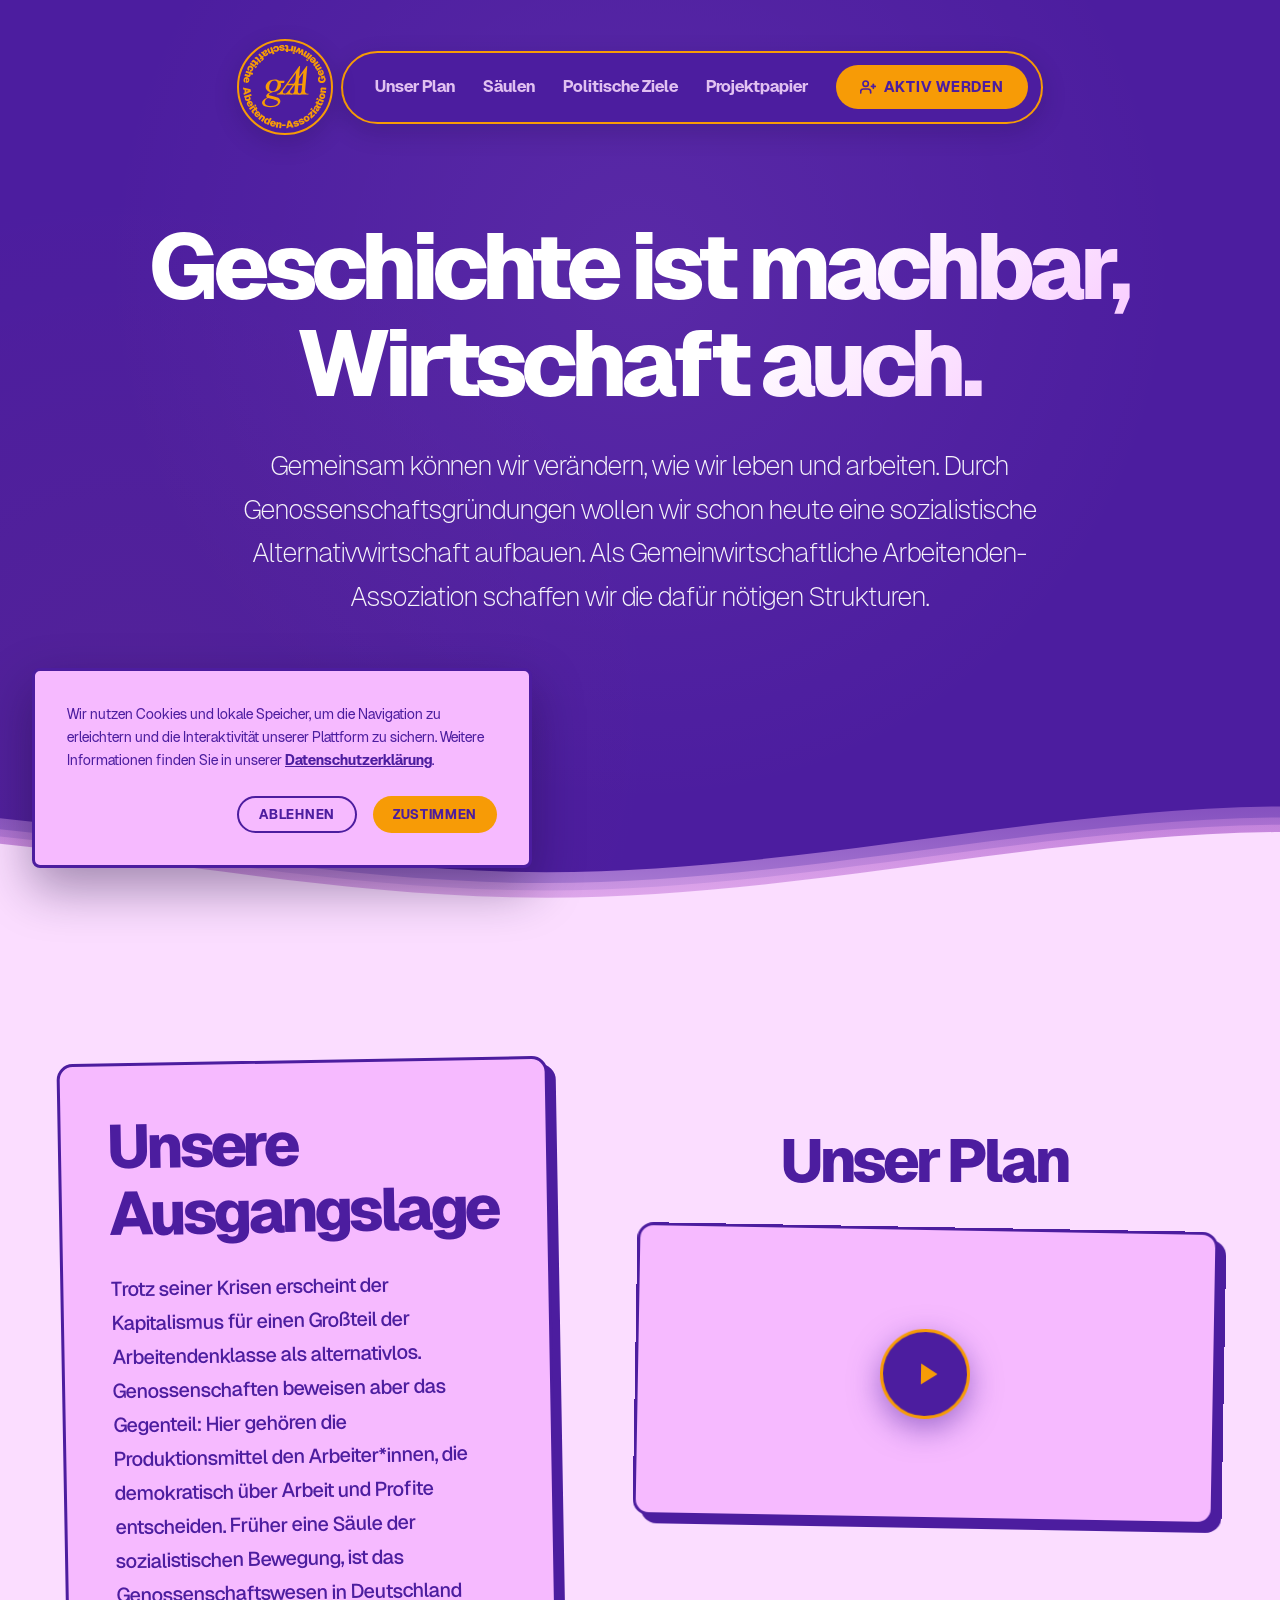
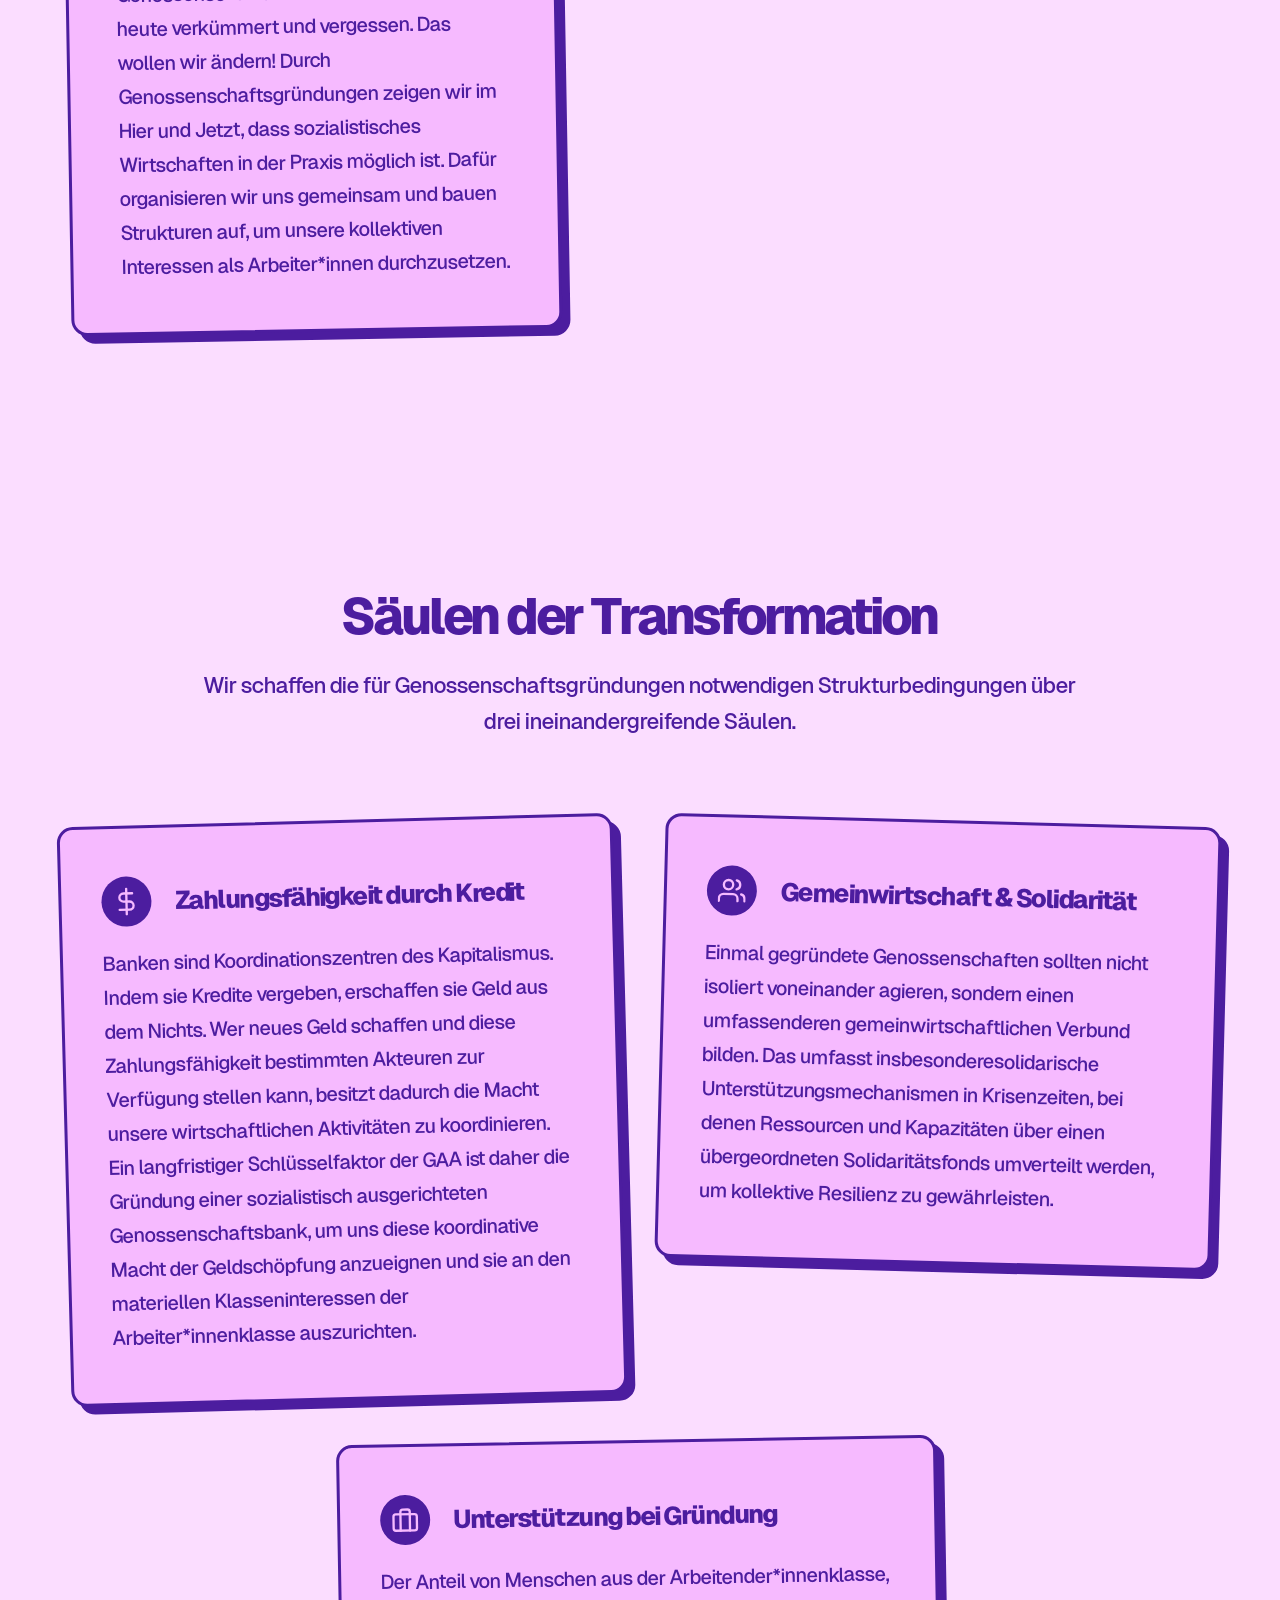
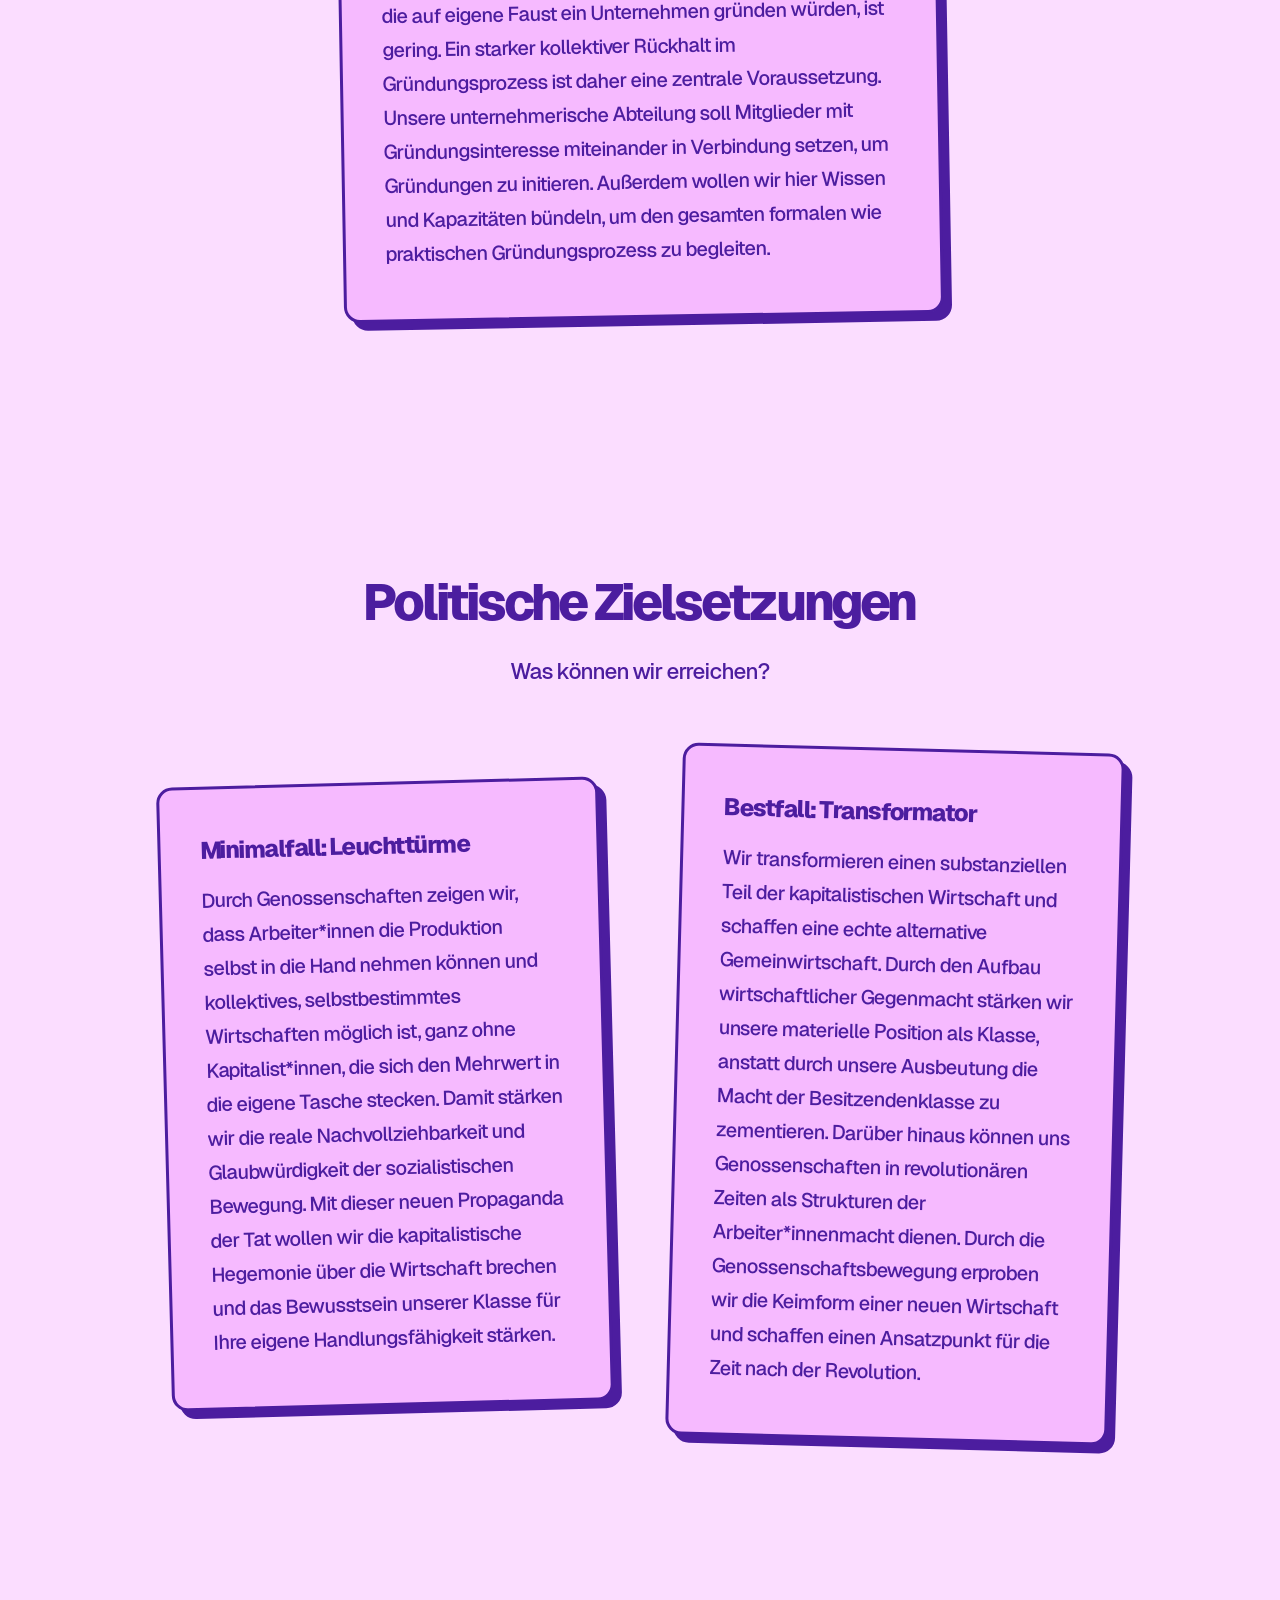
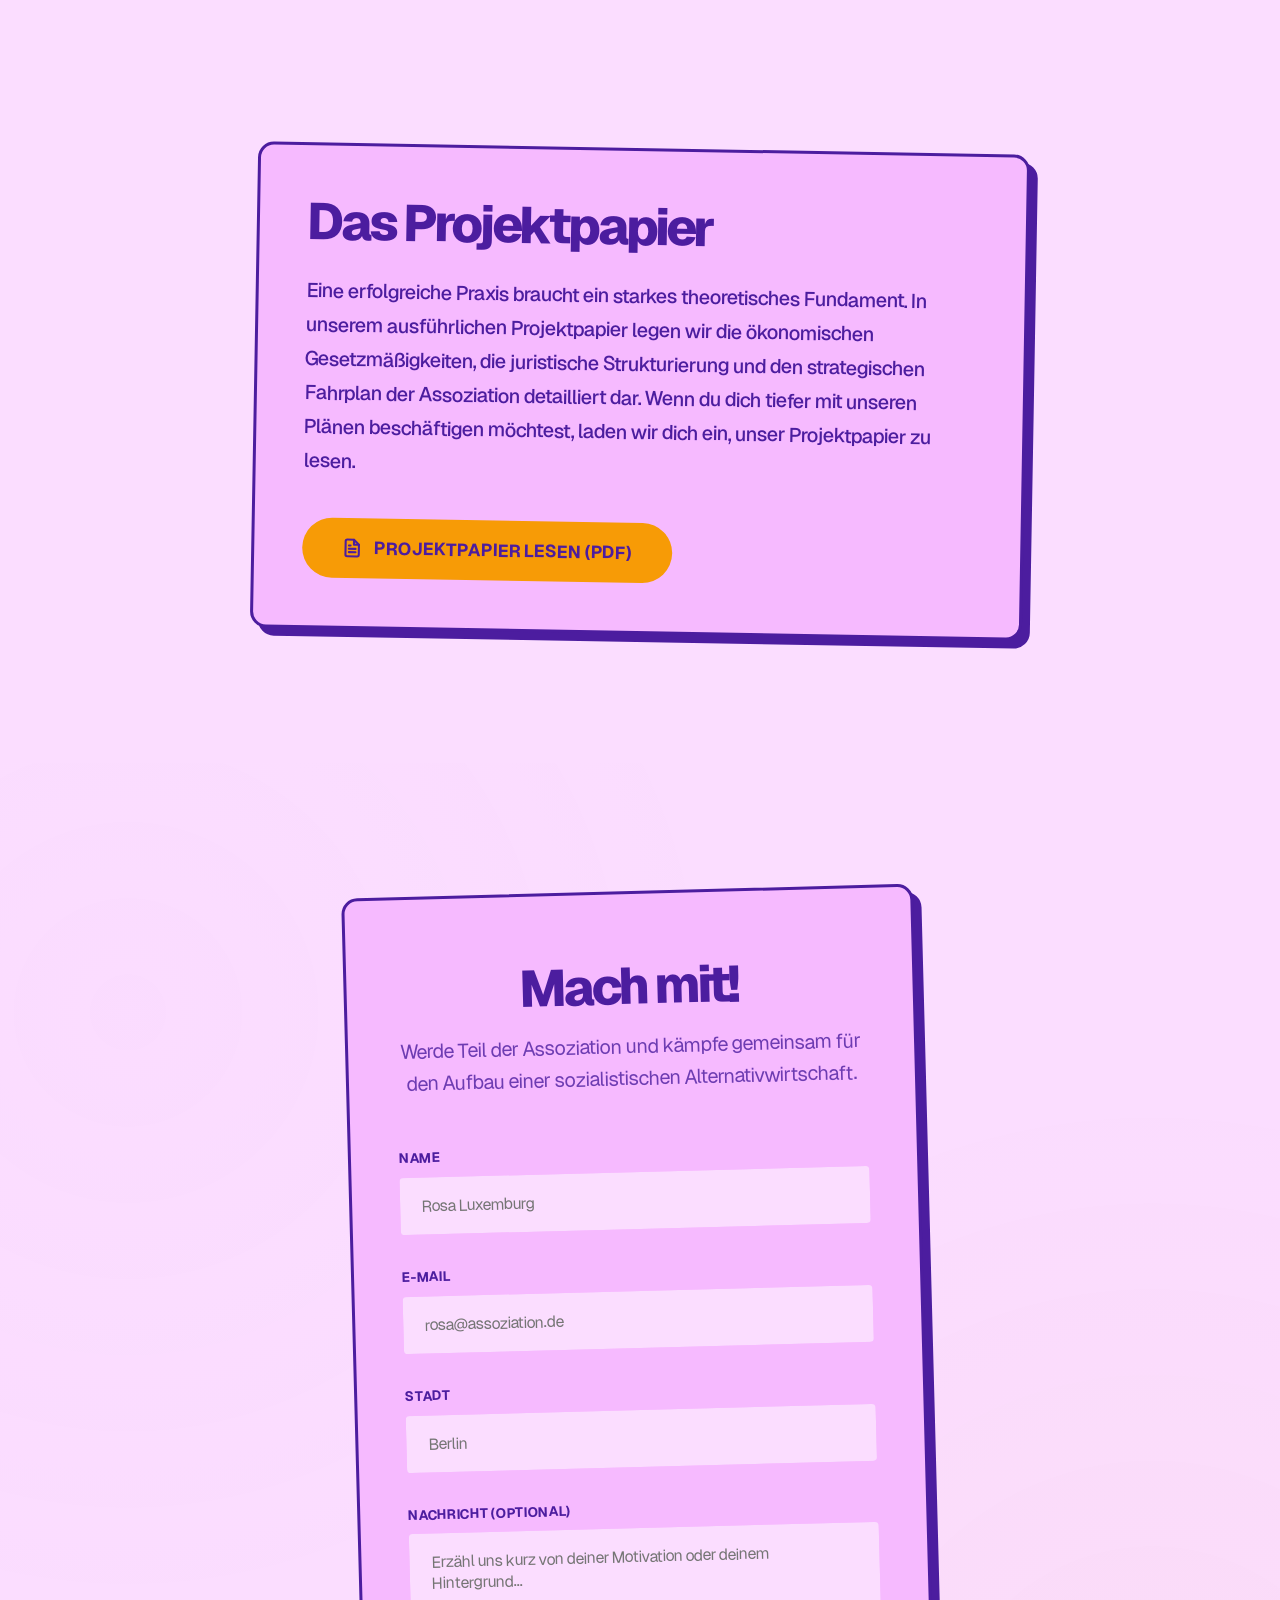
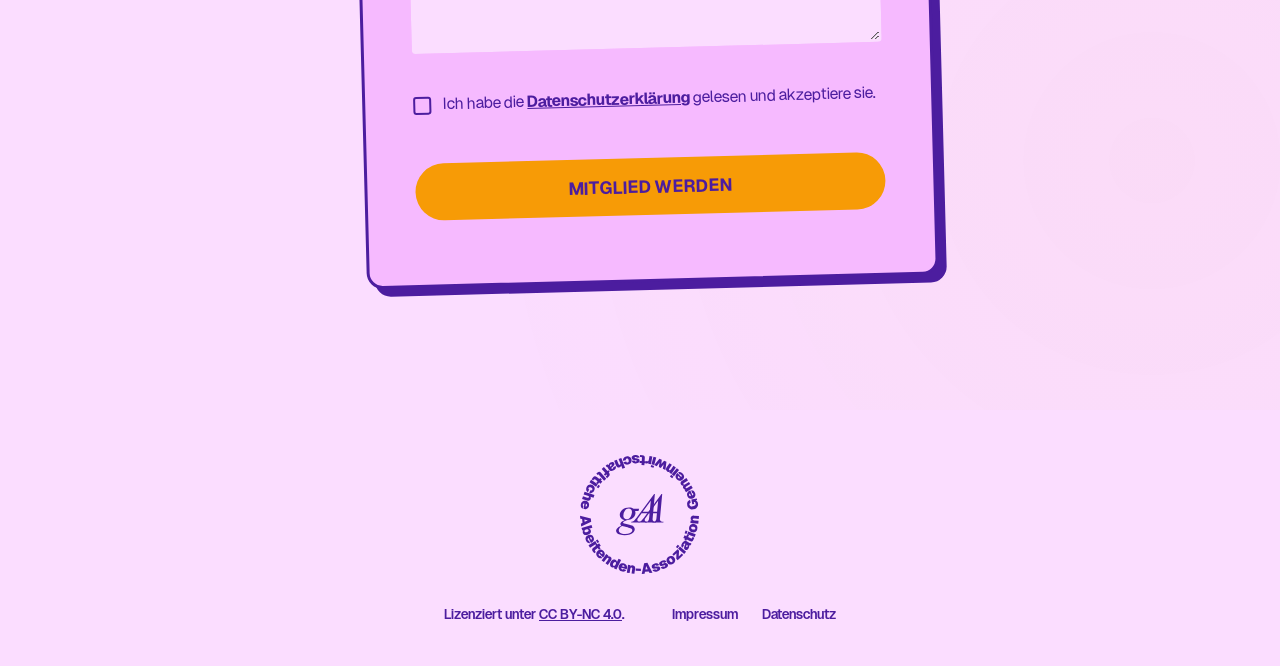
==== commit 3a0963e9: "Update metadata names and adjust CSS Replace short "GAA" labels with the full organization name (Gem" ====
--- a/index.html
+++ b/index.html
@@ -2,7 +2,7 @@
 <html lang="de">
 <head>
     <meta charset="UTF-8">
-    <title>GAA</title>
+    <title>Gemeinwirtschaftliche Arbeitenden-Assoziation</title>
     
     <!-- Meta Details for SEO & Social Embeds -->
     <meta name="viewport" content="width=device-width, initial-scale=1.0">
@@ -11,8 +11,8 @@
     
     <!-- Open Graph / Facebook -->
     <meta property="og:type" content="website">
-    <meta property="og:site_name" content="GAA">
-    <meta property="og:title" content="GAA | Gemeinwirtschaftliche Arbeitenden-Assoziation">
+    <meta property="og:site_name" content="Gemeinwirtschaftliche Arbeitenden-Assoziation">
+    <meta property="og:title" content="Gemeinwirtschaftliche Arbeitenden-Assoziation">
     <meta property="og:description" content="Die Gemeinwirtschaftliche Arbeitenden-Assoziation (GAA) baut durch Genossenschaftsgründungen eine sozialistische Alternativwirtschaft auf.">
     <meta property="og:image" itemprop="image" content="https://www.gaa-coop.de/images/opengraph/2x1.png">
     <meta property="og:image:type" content="image/png">
--- a/styles/general.css
+++ b/styles/general.css
@@ -20,7 +20,7 @@
     
     /* Layout & Spacing */
     --container-width: 1200px;
-    --container-padding: 2rem;
+    --container-padding: 4rem;
     --header-height: 80px;
     
     /* Interactive States & Shadows */
@@ -66,18 +66,19 @@
 }
 
 ::-webkit-scrollbar-track {
-    background: var(--color-bg-dark);
+    background: transparent;
 }
 
 ::-webkit-scrollbar-thumb {
-    background: rgba(247, 155, 6, 0.5); /* Vibrant Orange with opacity */
+    background: var(--color-contrast-1);
     border-radius: 5px;
-    border: 2px solid var(--color-bg-dark);
+    border: 2px solid transparent;
+    background-clip: padding-box;
     transition: var(--transition-fast);
 }
 
 ::-webkit-scrollbar-thumb:hover {
-    background: var(--color-accent);
+    background: var(--color-contrast-2);
 }
 
 /* Layout Elements */
@@ -188,6 +189,10 @@
 
 /* Responsive adjustments */
 @media (max-width: 1024px) {
+    :root {
+        --container-padding: 2rem;
+    }
+
     .grid-4 {
         grid-template-columns: repeat(2, 1fr);
         gap: 2rem;
--- a/styles/components.css
+++ b/styles/components.css
@@ -128,6 +128,10 @@
 }
 
 @media (min-width: 1025px) {
+    #header {
+        width: calc(100% - 8rem);
+    }
+
     .navbar {
         pointer-events: auto;
         background-color: var(--color-primary);
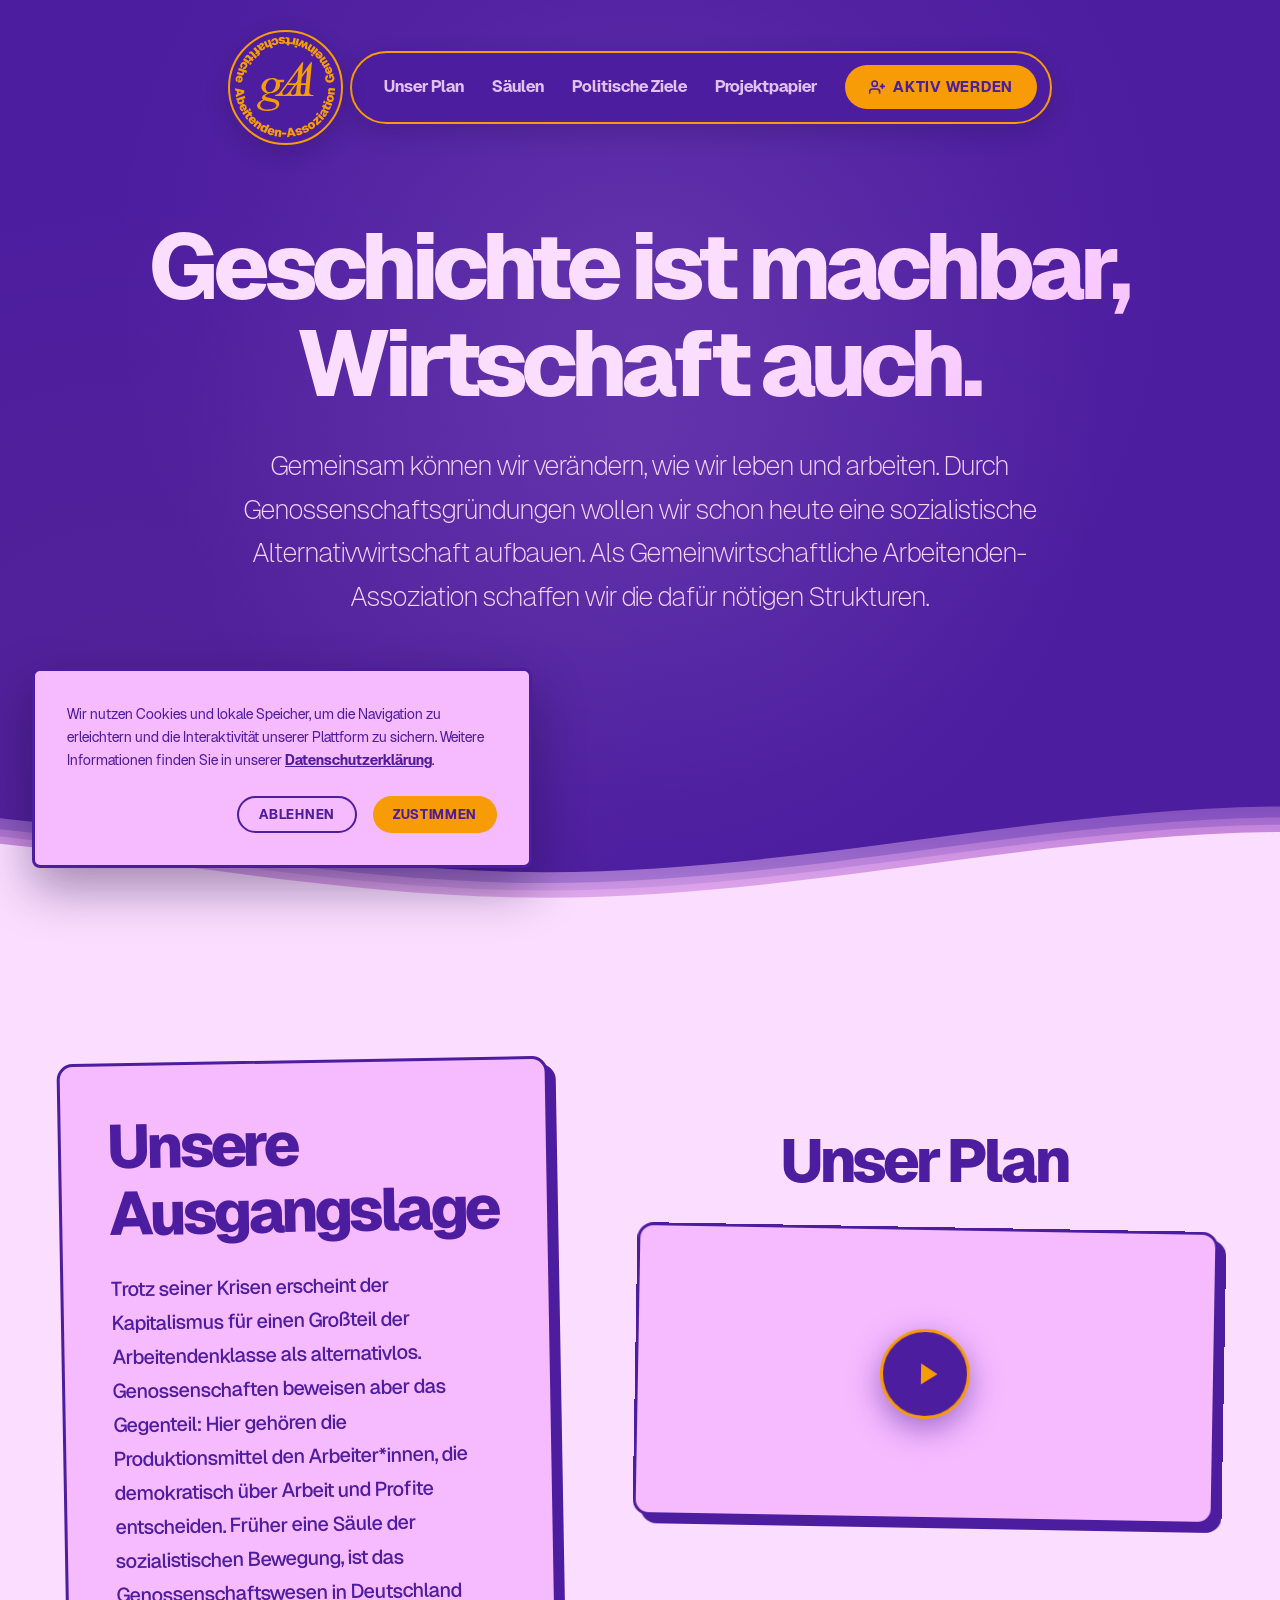
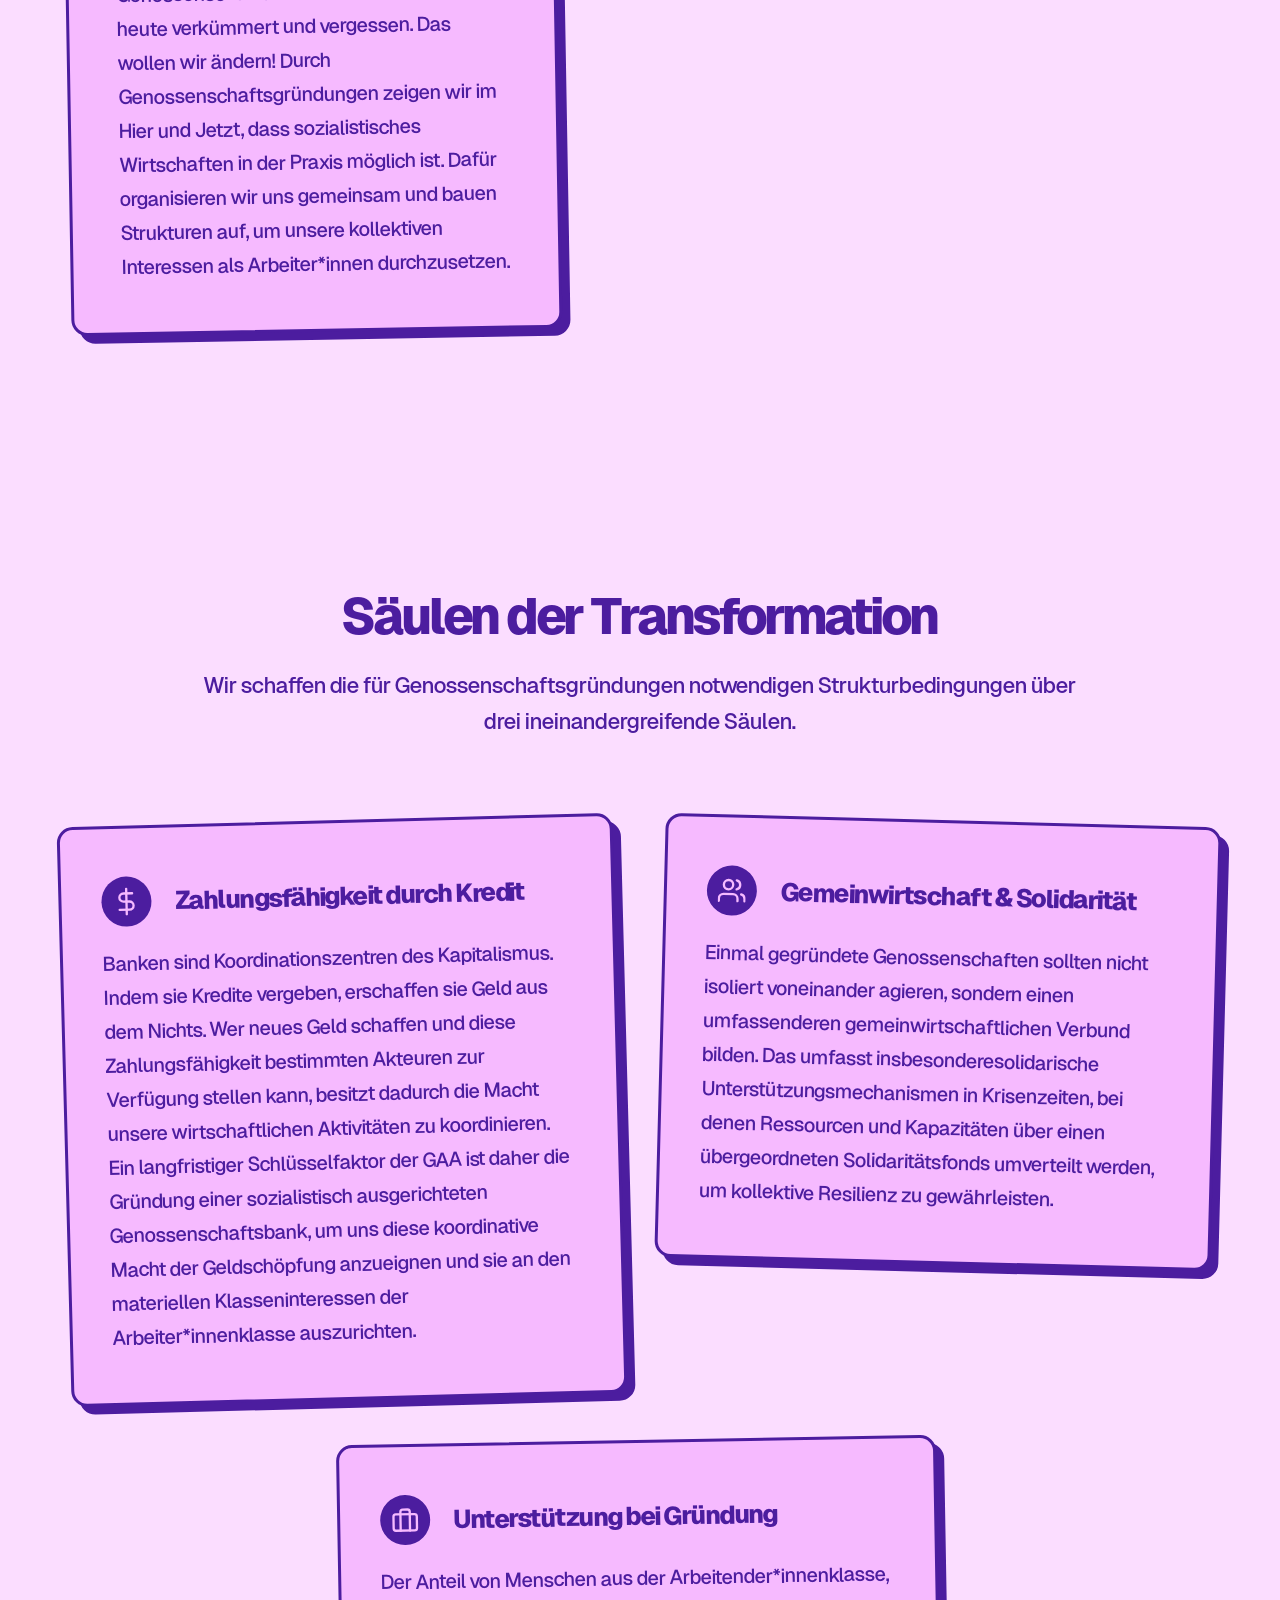
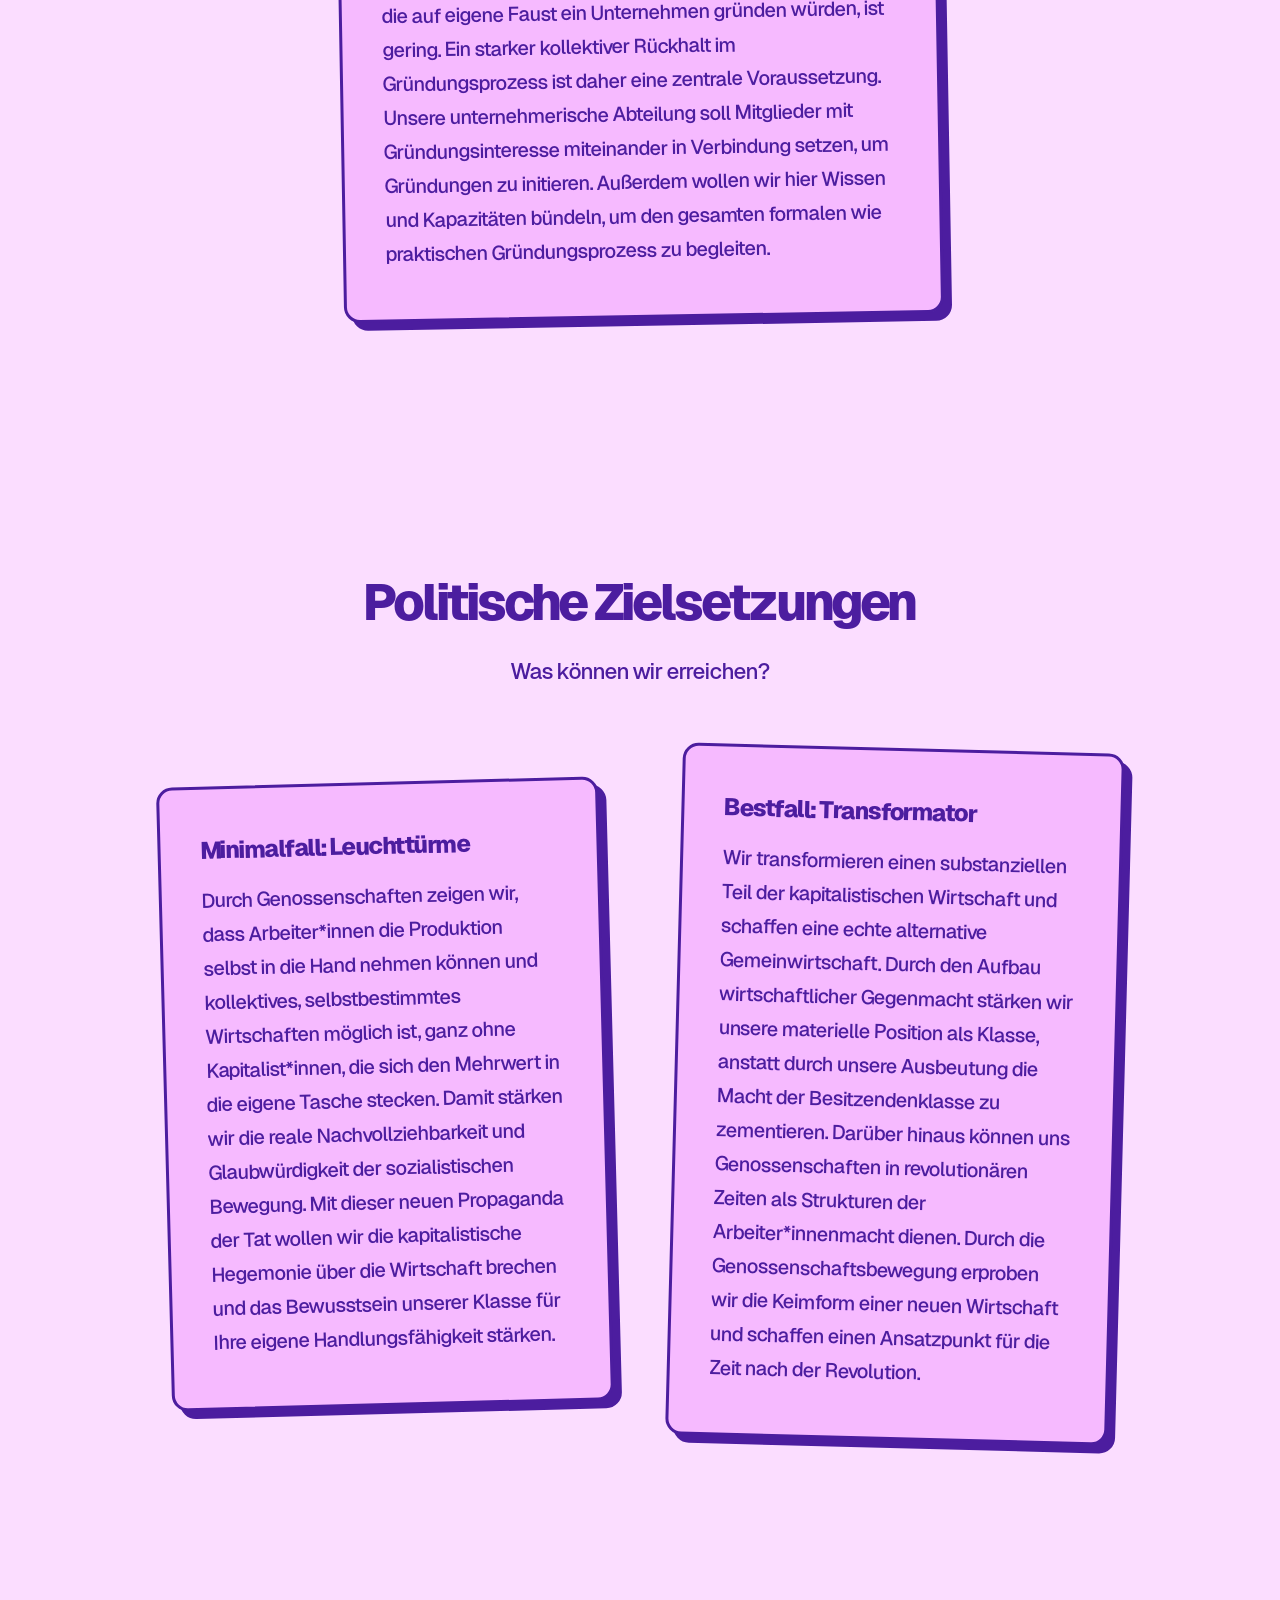
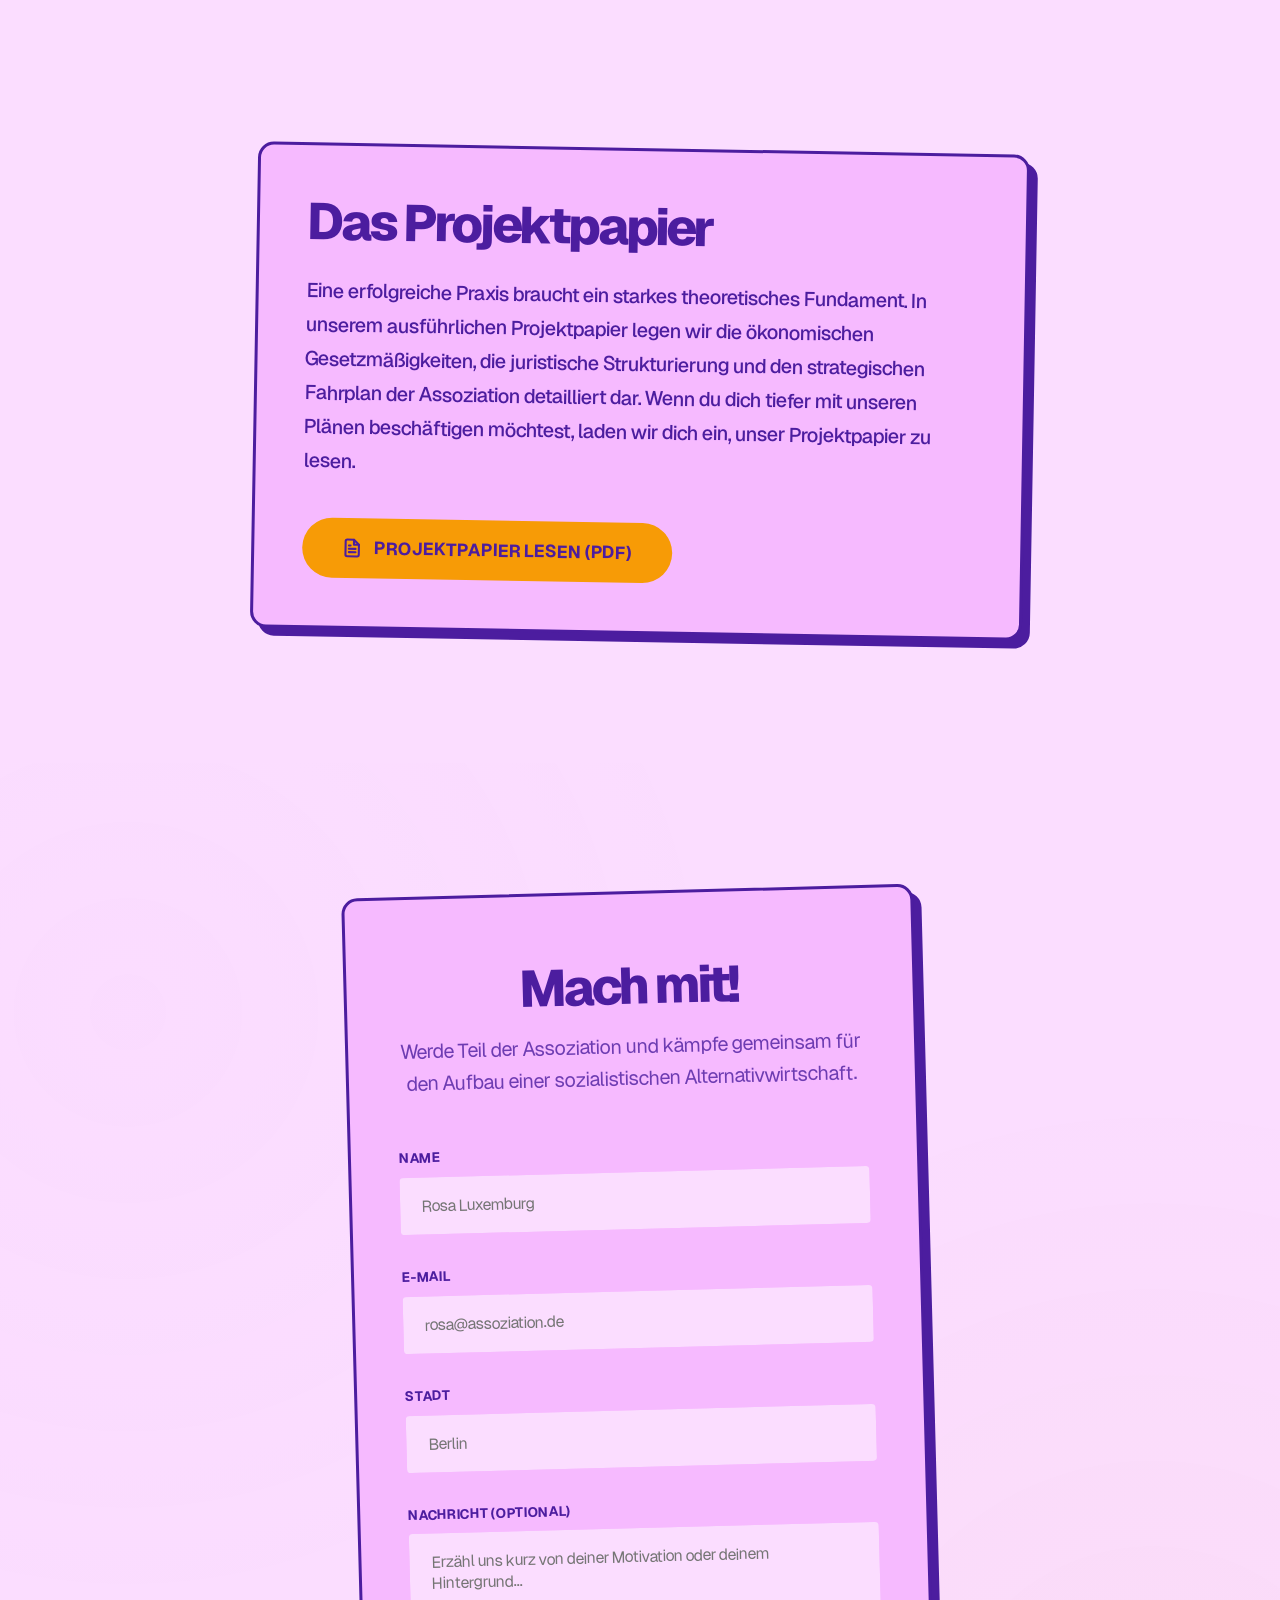
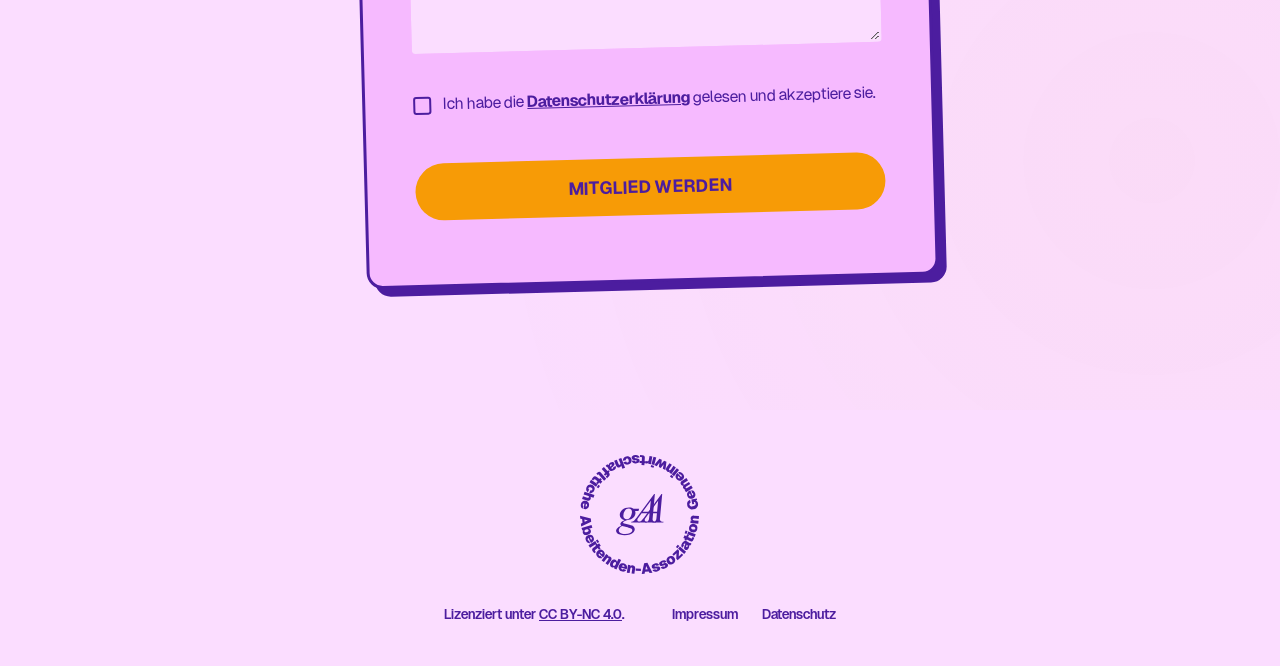
==== commit 97ac31dc: "Use primary/contrast palette and adjust layout Replace legacy text-on-dark/text-on-light variables w" ====
--- a/index.html
+++ b/index.html
@@ -395,7 +395,7 @@
                         <div class="form-group" style="margin-top: 2rem; margin-bottom: 2rem;">
                             <label class="checkbox-label" style="background-color: transparent; border: none; padding: 0; display: flex; align-items: flex-start; gap: 0.75rem; cursor: pointer;">
                                 <input type="checkbox" id="formAcceptPrivacy" class="checkbox-input" style="flex-shrink: 0; margin-top: 3px;" required>
-                                <span style="font-size: 1rem; color: var(--text-on-light); line-height: 1.4;">
+                                <span style="font-size: 1rem; color: var(--color-primary); line-height: 1.4;">
                                     Ich habe die <a href="datenschutz.html" target="_blank" style="text-decoration: underline; font-weight: 700; color: var(--color-primary);">Datenschutzerklärung</a> gelesen und akzeptiere sie.
                                 </span>
                             </label>
--- a/styles/general.css
+++ b/styles/general.css
@@ -8,15 +8,6 @@
     --color-accent: #F79B06;       /* Vibrant Orange */
     --color-contrast-1: #F6BAFF;   /* Soft Pink */
     --color-contrast-2: #FBDDFF;   /* Light Pink */
-    
-    /* Text Colors */
-    --text-on-dark: #FFFFFF;
-    --text-on-light: #4C1D9F;      /* Deep Purple */
-    
-    /* Semantic Colors */
-    --color-bg-dark: var(--color-primary);
-    --color-bg-light-1: var(--color-contrast-1);
-    --color-bg-light-2: var(--color-contrast-2);
     
     /* Layout & Spacing */
     --container-width: 1200px;
@@ -46,8 +37,8 @@
 }
 
 body {
-    background-color: var(--color-bg-dark);
-    color: var(--text-on-dark);
+    background-color: var(--color-primary);
+    color: var(--color-contrast-2);
     overflow-x: hidden;
 }
 
@@ -102,18 +93,18 @@
 
 /* Sections by Theme */
 .section-dark {
-    background-color: var(--color-bg-dark);
-    color: var(--text-on-dark);
+    background-color: var(--color-primary);
+    color: var(--color-contrast-2);
 }
 
 .section-light-1 {
-    background-color: var(--color-bg-light-1);
-    color: var(--text-on-light);
+    background-color: var(--color-contrast-1);
+    color: var(--color-primary);
 }
 
 .section-light-2 {
-    background-color: var(--color-bg-light-2);
-    color: var(--text-on-light);
+    background-color: var(--color-contrast-2);
+    color: var(--color-primary);
 }
 
 /* Layout Utilities */
@@ -226,22 +217,26 @@
 /* ==========================================================================
    LEGAL PAGES (IMPRESSUM & DATENSCHUTZ)
    ========================================================================== */
-.legal-content {
-    padding-top: calc(var(--header-height) + 4rem);
-    padding-bottom: 6rem;
+body.legal-page {
     background: radial-gradient(circle at 50% 30%, rgba(246, 186, 255, 0.08) 0%, transparent 60%),
                 radial-gradient(circle at 10% 80%, rgba(247, 155, 6, 0.04) 0%, transparent 40%),
-                var(--color-bg-dark);
+                var(--color-primary);
+}
+
+.legal-content {
+    padding-top: calc(var(--header-height) + 8rem);
+    padding-bottom: 6rem;
+    background: transparent;
     min-height: 100vh;
 }
 
 .legal-card {
     background-color: var(--color-contrast-1) !important;
-    color: var(--text-on-light);
+    color: var(--color-primary);
     padding: 4rem 3rem;
     border-radius: 16px;
-    border: 3px solid var(--color-primary);
-    box-shadow: 8px 8px 0px var(--color-primary);
+    border: none;
+    box-shadow: none;
     margin: 0 auto;
     max-width: 900px;
 }
@@ -352,7 +347,7 @@
 }
 
 .legal-page #footer {
-    background-color: var(--color-primary) !important;
+    background-color: transparent !important;
     color: var(--color-contrast-1) !important;
 }
 .legal-page #footer .footer-link {
--- a/styles/components.css
+++ b/styles/components.css
@@ -35,12 +35,12 @@
 
 .btn-outline {
     background-color: transparent;
-    border: 2px solid var(--text-on-dark);
-    color: var(--text-on-dark);
+    border: 2px solid var(--color-contrast-2);
+    color: var(--color-contrast-2);
 }
 
 .btn-outline:hover {
-    background-color: var(--text-on-dark);
+    background-color: var(--color-contrast-2);
     color: var(--color-primary);
 }
 
@@ -94,8 +94,8 @@
 .brand {
     position: relative;
     pointer-events: auto;
-    height: 96px;
-    width: 96px;
+    height: 115px;
+    width: 115px;
     background-color: var(--color-primary);
     border: 2px solid var(--color-accent);
     border-radius: 50%;
@@ -112,7 +112,7 @@
 }
 
 .brand-logo {
-    height: 42px;
+    height: 50px;
     width: auto;
     object-fit: contain;
     position: absolute;
@@ -120,7 +120,7 @@
 }
 
 .brand-ring {
-    width: 84px;
+    width: 101px;
     height: auto;
     position: absolute;
     z-index: 1;
@@ -210,8 +210,8 @@
     background-color: var(--color-primary);
     border: 2px solid var(--color-accent);
     border-radius: 50%;
-    width: 96px;
-    height: 96px;
+    width: 115px;
+    height: 115px;
     cursor: pointer;
     position: relative;
     z-index: 1001;
@@ -220,21 +220,21 @@
 
 .nav-toggle span {
     display: block;
-    width: 24px;
+    width: 29px;
     height: 2px;
     background-color: var(--color-contrast-2);
     position: absolute;
-    left: 36px;
+    left: 43px;
     transition: transform var(--transition-fast), opacity var(--transition-fast);
 }
 
-.nav-toggle span:nth-child(1) { top: 37px; }
-.nav-toggle span:nth-child(2) { top: 45px; }
-.nav-toggle span:nth-child(3) { top: 53px; }
-
-.nav-toggle.open span:nth-child(1) { transform: translateY(8px) rotate(45deg); }
+.nav-toggle span:nth-child(1) { top: 46px; }
+.nav-toggle span:nth-child(2) { top: 56px; }
+.nav-toggle span:nth-child(3) { top: 66px; }
+
+.nav-toggle.open span:nth-child(1) { transform: translateY(10px) rotate(45deg); }
 .nav-toggle.open span:nth-child(2) { opacity: 0; }
-.nav-toggle.open span:nth-child(3) { transform: translateY(-8px) rotate(-45deg); }
+.nav-toggle.open span:nth-child(3) { transform: translateY(-10px) rotate(-45deg); }
 
 @media (max-width: 1024px) {
     .nav-toggle {
@@ -247,7 +247,7 @@
         align-items: center;
         gap: 1.5rem;
         position: absolute;
-        top: 108px;
+        top: 118px;
         left: 50%;
         transform: translate(-50%, -15px) scale(0.95);
         width: calc(100vw - 3rem);
@@ -292,9 +292,10 @@
     align-items: center;
     justify-content: center;
     padding-top: calc(var(--header-height) + 2rem);
-    background: radial-gradient(circle at 50% 30%, rgba(246, 186, 255, 0.08) 0%, transparent 60%),
+    background: radial-gradient(circle at 50% 50%, rgba(251, 221, 255, 0.08) 0%, transparent 60%),
+                radial-gradient(circle at 50% 30%, rgba(246, 186, 255, 0.08) 0%, transparent 60%),
                 radial-gradient(circle at 10% 80%, rgba(247, 155, 6, 0.04) 0%, transparent 40%),
-                var(--color-bg-dark);
+                var(--color-primary);
     overflow: hidden;
 }
 
@@ -355,7 +356,7 @@
     font-size: clamp(3rem, 7.5vw, 5.8rem);
     margin-bottom: 2rem;
     line-height: 1.05;
-    background: linear-gradient(135deg, #FFFFFF 60%, var(--color-contrast-1) 100%);
+    background: linear-gradient(135deg, var(--color-contrast-2) 60%, var(--color-contrast-1) 100%);
     -webkit-background-clip: text;
     -webkit-text-fill-color: transparent;
 }
@@ -470,7 +471,7 @@
 
 .pillar-card {
     background-color: var(--color-contrast-1) !important;
-    color: var(--text-on-light);
+    color: var(--color-primary);
     padding: 3rem 2.5rem;
     border-radius: 16px;
     border: 3px solid var(--color-primary);
@@ -615,7 +616,7 @@
     border-radius: 50%;
     background-color: var(--color-contrast-2);
     border: 4px solid var(--color-primary);
-    color: var(--text-on-light);
+    color: var(--color-primary);
     display: flex;
     flex-direction: column;
     align-items: center;
@@ -643,14 +644,14 @@
 .timeline-item.active .timeline-node {
     background-color: var(--color-primary);
     border-color: var(--color-accent);
-    color: var(--text-on-dark);
+    color: var(--color-contrast-2);
     transform: scale(1.1);
     box-shadow: 0 0 20px rgba(247, 155, 6, 0.3);
 }
 
 .timeline-card {
     background-color: var(--color-contrast-1);
-    color: var(--text-on-light);
+    color: var(--color-primary);
     padding: 2.5rem;
     border-radius: 6px;
     box-shadow: var(--shadow-premium);
@@ -738,7 +739,7 @@
     border: 3px solid var(--color-primary);
     border-radius: 16px;
     padding: 3rem 2.5rem;
-    color: var(--text-on-light);
+    color: var(--color-primary);
     box-shadow: 8px 8px 0px var(--color-primary); /* Thick border frame "Tasten/Keys" */
     min-width: min(100%, 410px);
     transition: transform 0.6s cubic-bezier(0.175, 0.885, 0.32, 1.275), 
@@ -794,7 +795,7 @@
 .ressort-card {
     border: 1px solid rgba(26, 8, 54, 0.15);
     background-color: var(--color-contrast-2);
-    color: var(--text-on-light);
+    color: var(--color-primary);
     padding: 2.5rem 2rem;
     border-radius: 6px;
     height: 100%;
@@ -837,7 +838,7 @@
 #mitmachen {
     background: radial-gradient(circle at 10% 20%, rgba(246, 186, 255, 0.03) 0%, transparent 40%),
                 radial-gradient(circle at 90% 80%, rgba(247, 155, 6, 0.03) 0%, transparent 45%),
-                var(--color-bg-light-2);
+                var(--color-contrast-2);
 }
 
 .form-wrapper {
@@ -847,7 +848,7 @@
 
 .form-card {
     background-color: var(--color-contrast-1) !important;
-    color: var(--text-on-light);
+    color: var(--color-primary);
     padding: 4rem 3rem;
     border-radius: 16px;
     border: 3px solid var(--color-primary);
@@ -901,7 +902,7 @@
     text-transform: uppercase;
     margin-bottom: 0.5rem;
     letter-spacing: 0.05em;
-    color: var(--text-on-light);
+    color: var(--color-primary);
 }
 
 .form-control {
@@ -912,7 +913,7 @@
     border-radius: 4px;
     font-family: var(--font-body);
     font-size: 1rem;
-    color: var(--text-on-light);
+    color: var(--color-primary);
     transition: border-color var(--transition-fast), box-shadow var(--transition-fast);
 }
 
@@ -1017,7 +1018,7 @@
     height: 80px;
     border-radius: 50%;
     background-color: var(--color-accent);
-    color: var(--text-on-light);
+    color: var(--color-primary);
     display: flex;
     align-items: center;
     justify-content: center;
@@ -1029,7 +1030,7 @@
 .success-title {
     font-size: 2rem;
     margin-bottom: 1rem;
-    color: var(--text-on-light);
+    color: var(--color-primary);
 }
 
 .success-message {
@@ -1055,8 +1056,8 @@
    FOOTER
    -------------------------------------------------------------------------- */
 #footer {
-    background-color: var(--color-bg-light-2);
-    color: var(--text-on-light);
+    background-color: var(--color-contrast-2);
+    color: var(--color-primary);
     padding: 2.5rem 0;
     font-size: 0.85rem;
     font-weight: 600;
@@ -1139,7 +1140,7 @@
 
 .footer-link {
     transition: color var(--transition-fast);
-    color: var(--text-on-light);
+    color: var(--color-primary);
 }
 
 .footer-link:hover {
@@ -1168,7 +1169,7 @@
     max-width: 500px;
     z-index: 2000;
     background-color: var(--color-contrast-1);
-    color: var(--text-on-light);
+    color: var(--color-primary);
     padding: 2rem;
     border-radius: 8px;
     box-shadow: 0 20px 50px rgba(26, 8, 54, 0.4);
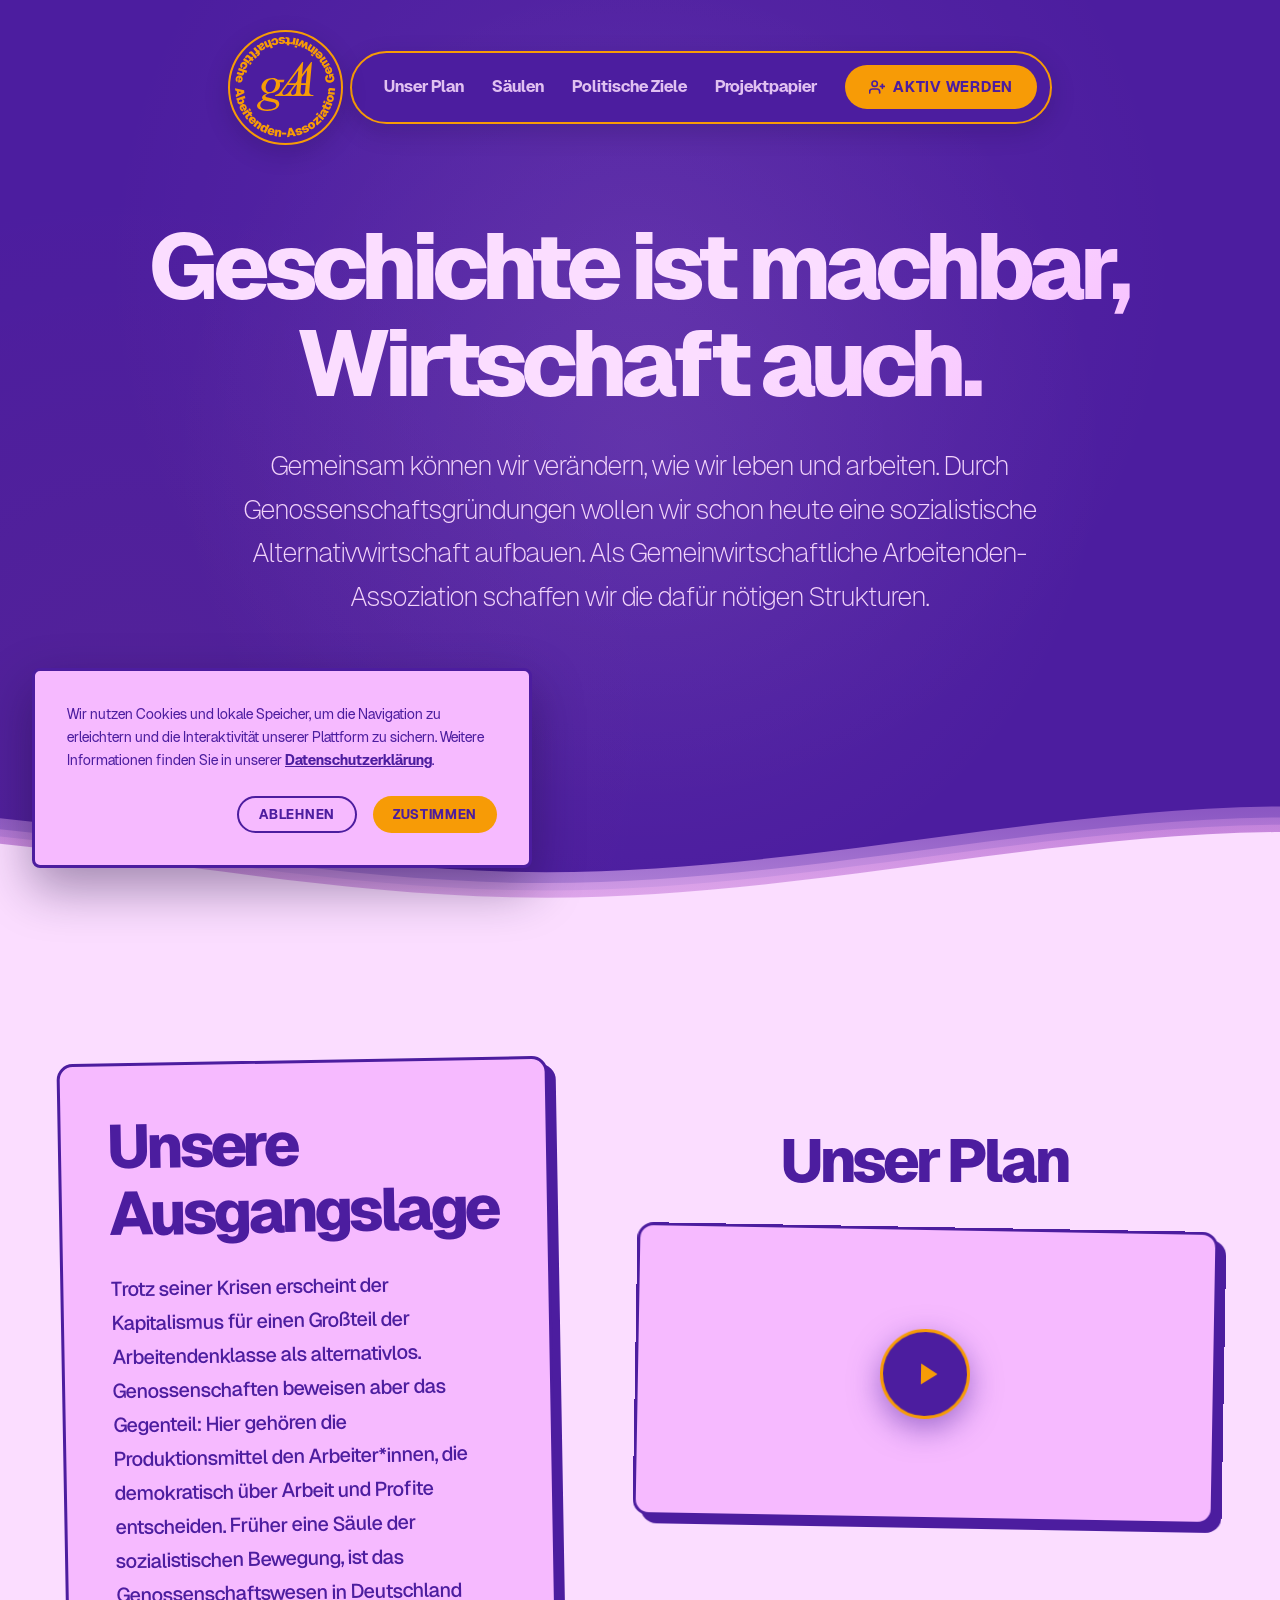
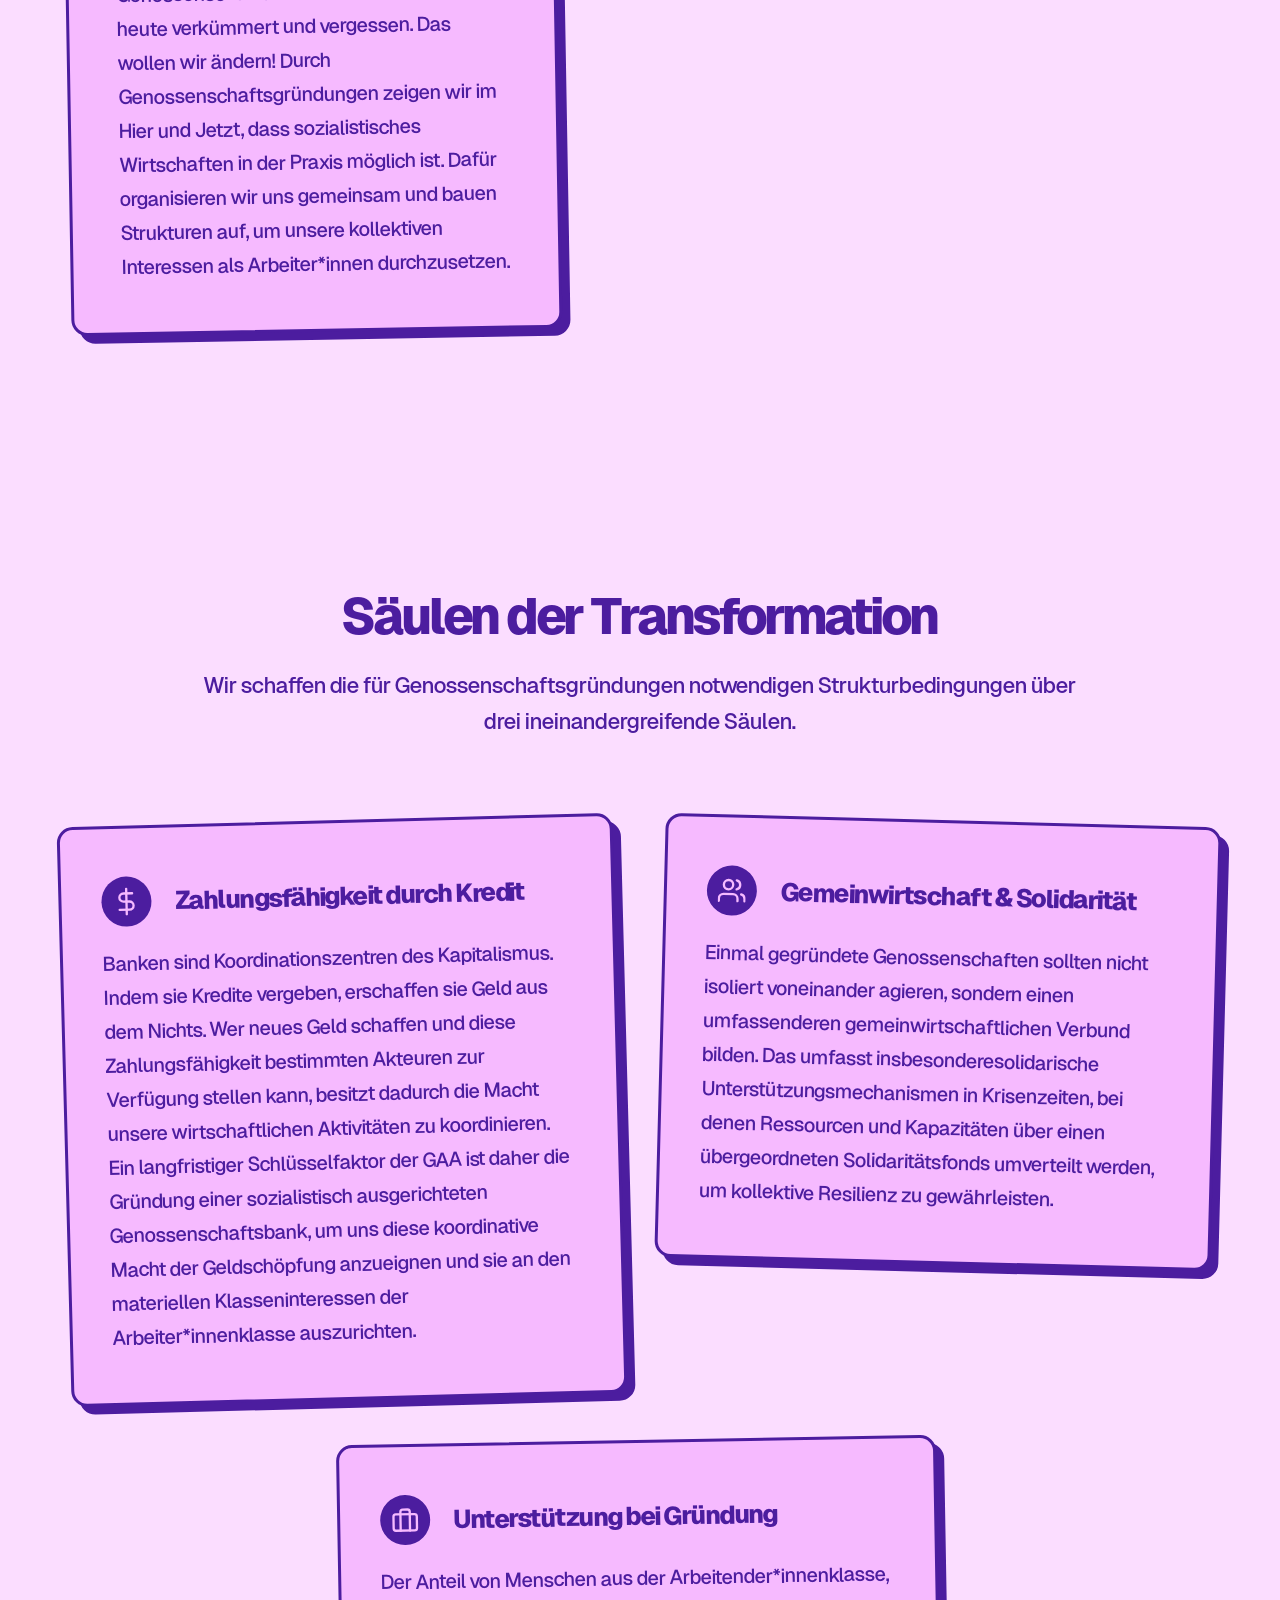
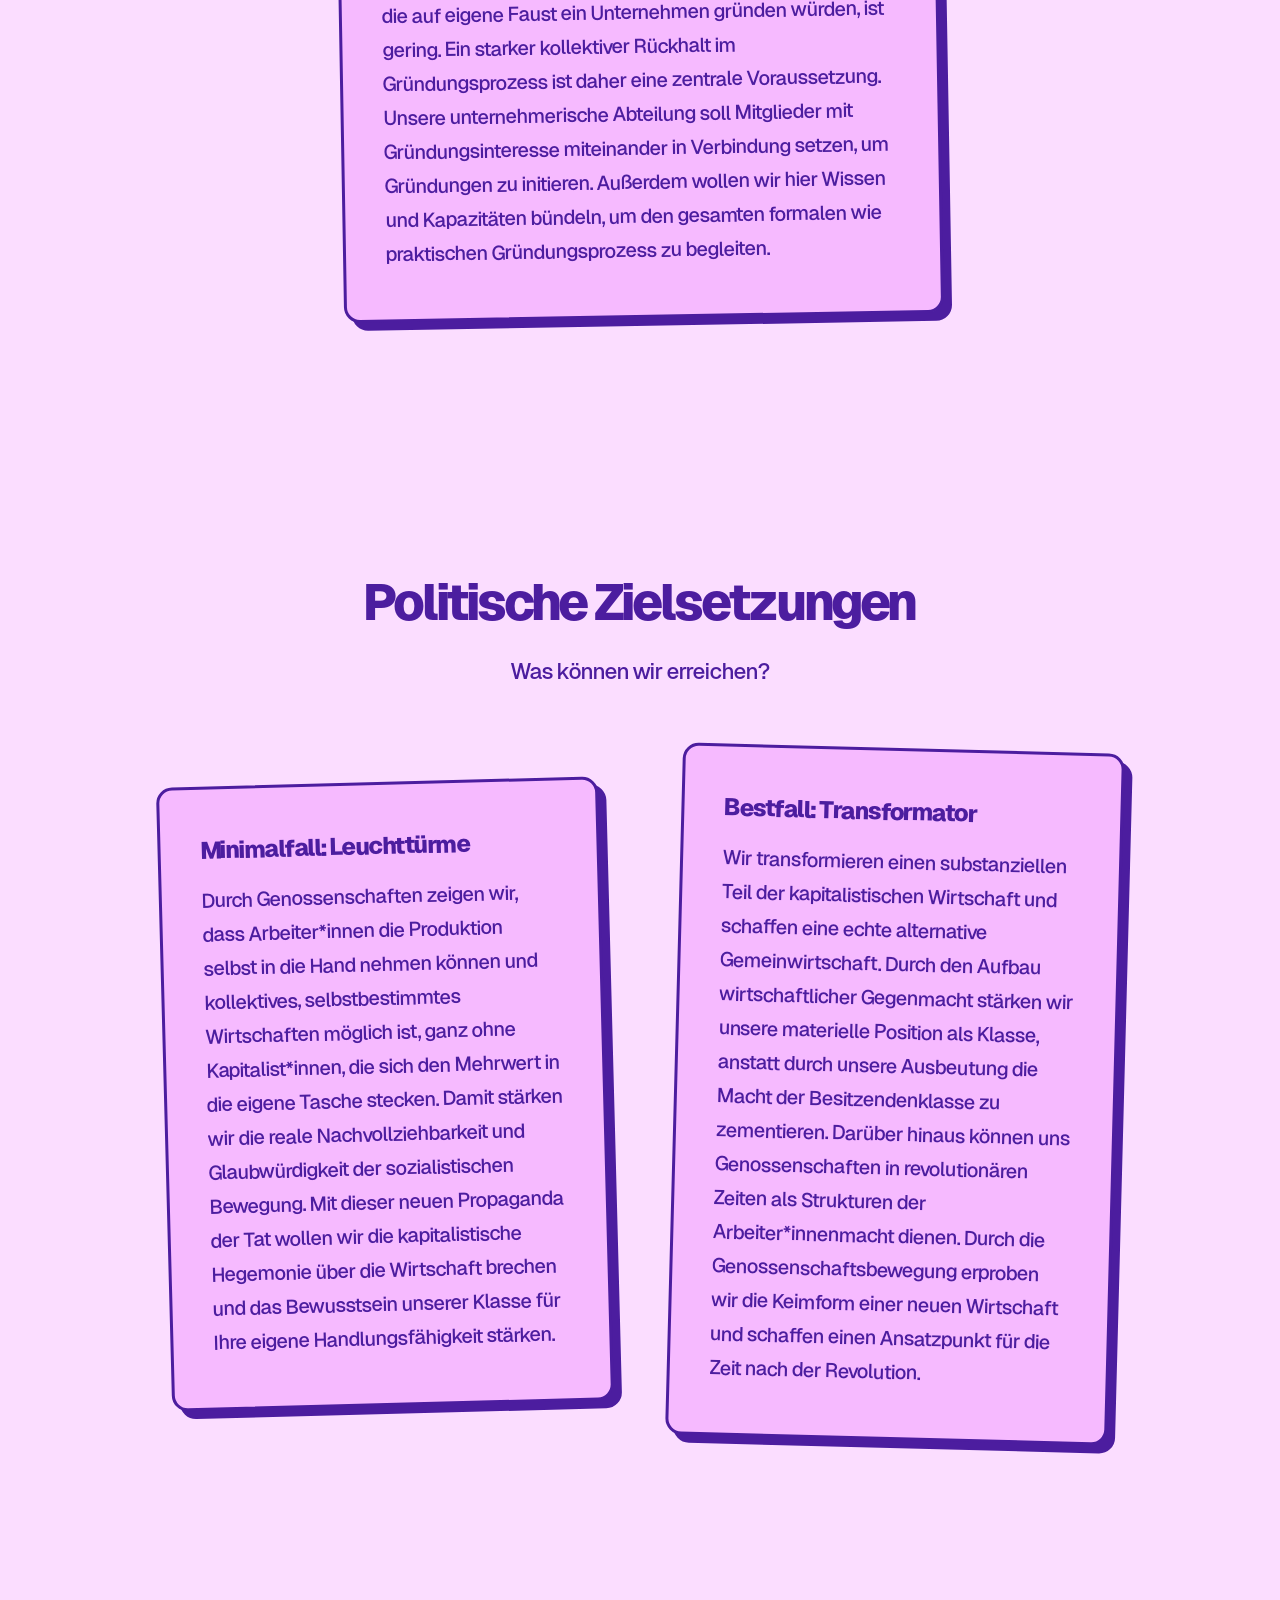
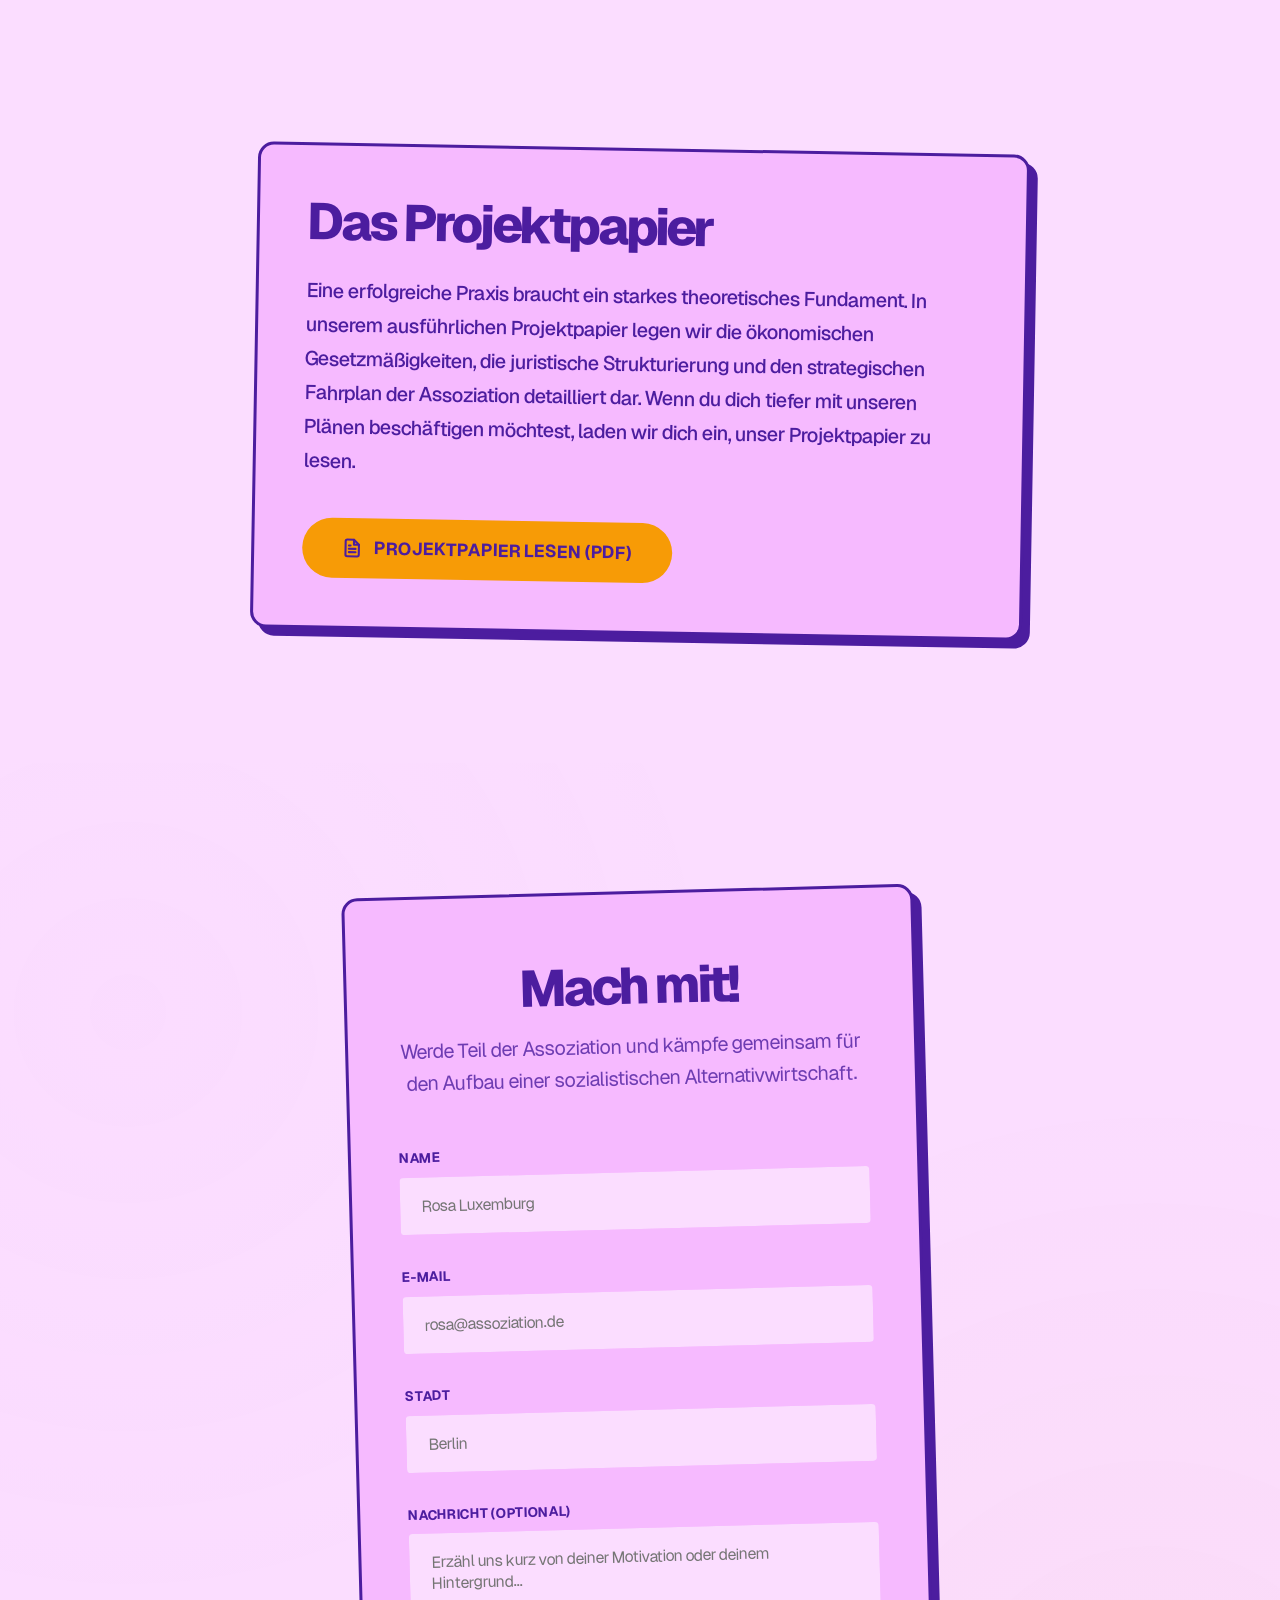
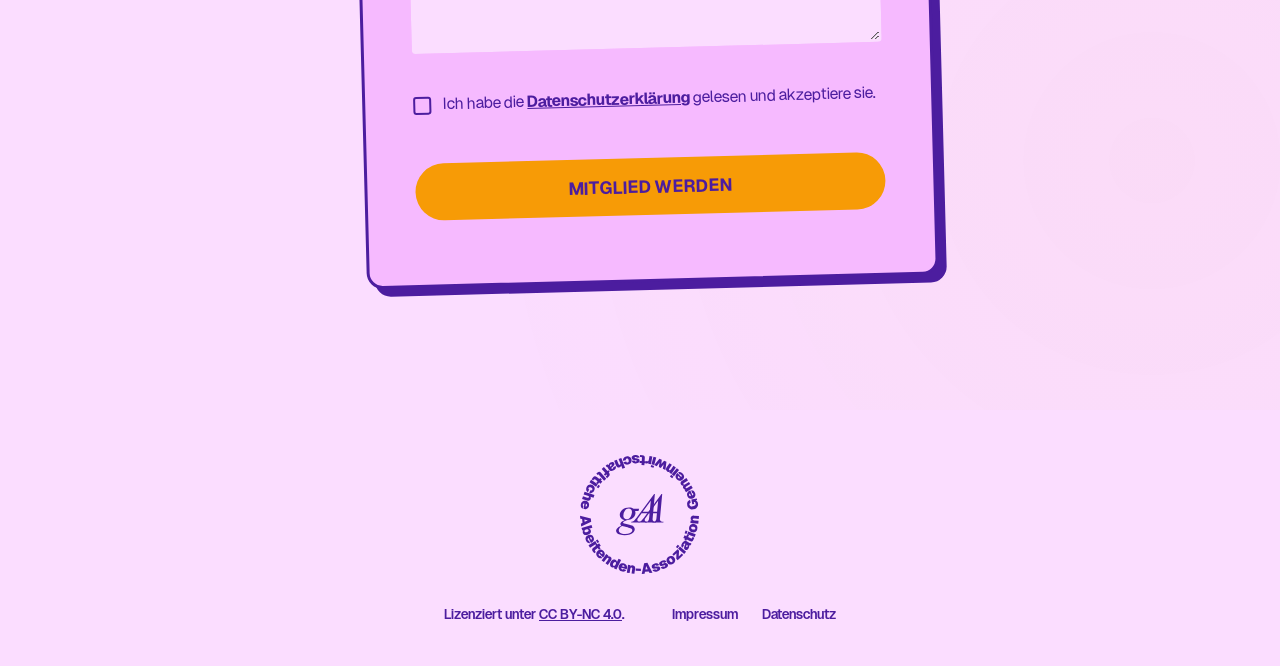
==== commit a6126682: "Use 2x1 OpenGraph image for Twitter card Update Twitter card meta to reference the 2x1 OpenGraph ima" ====
--- a/index.html
+++ b/index.html
@@ -21,7 +21,7 @@
     
     <!-- Twitter -->
     <meta name="twitter:card" content="summary_large_image">
-    <meta name="twitter:image" content="https://www.gaa-coop.de/images/opengraph/1x1.png">
+    <meta name="twitter:image" content="https://www.gaa-coop.de/images/opengraph/2x1.png">
 
     <!-- Schema.org WebSite Structured Data -->
     <script type="application/ld+json">
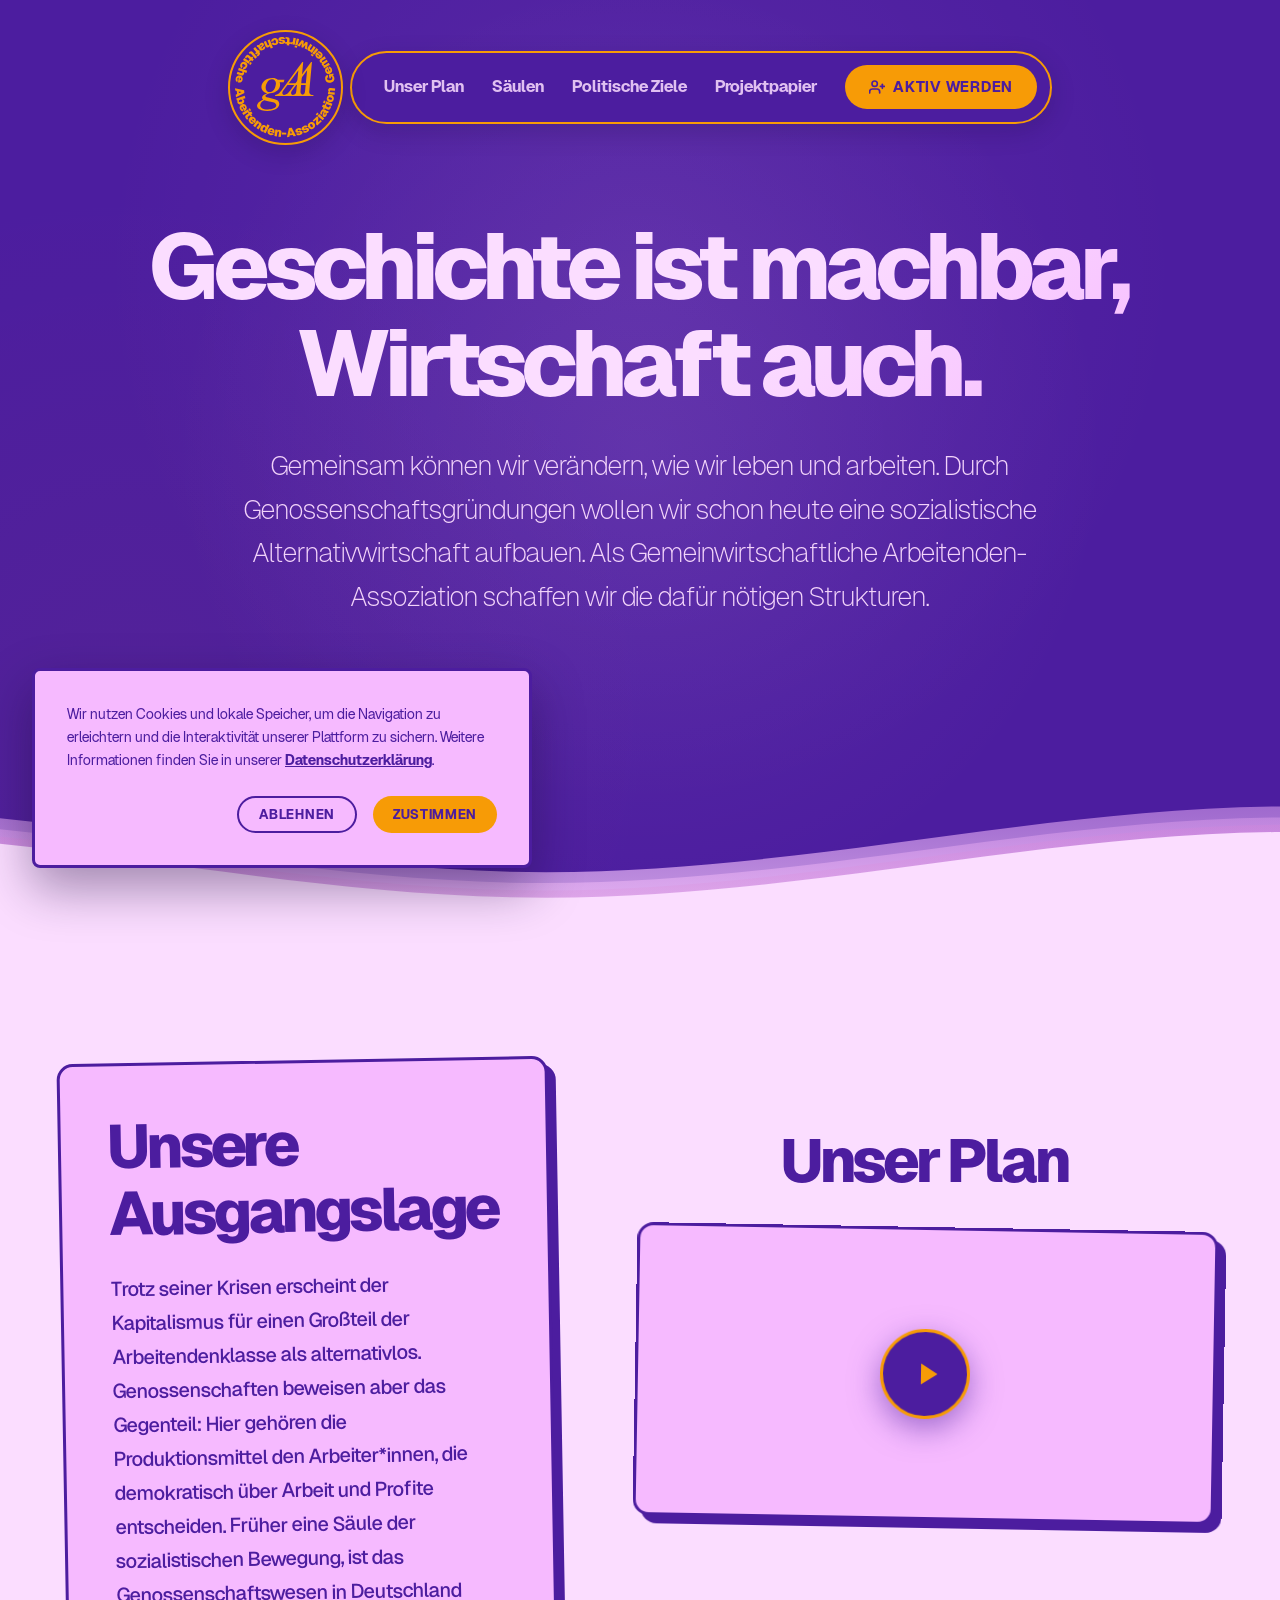
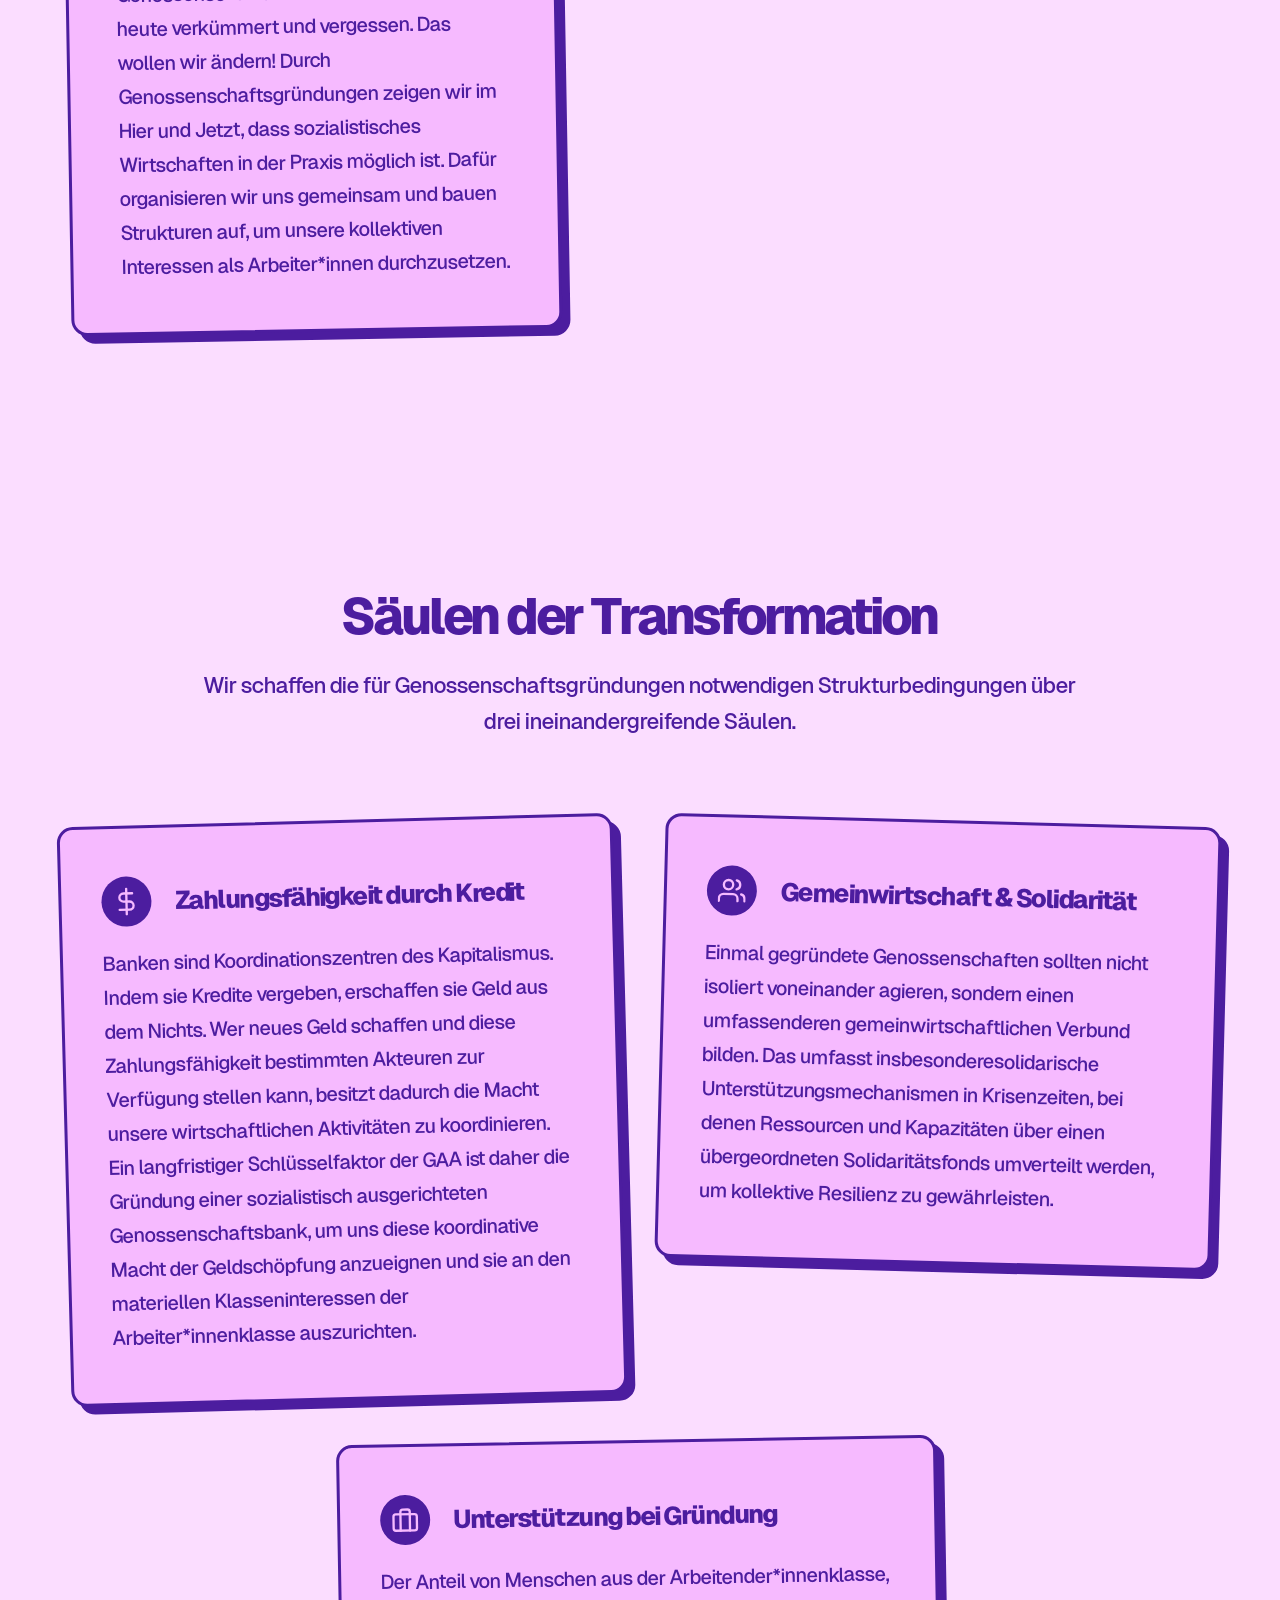
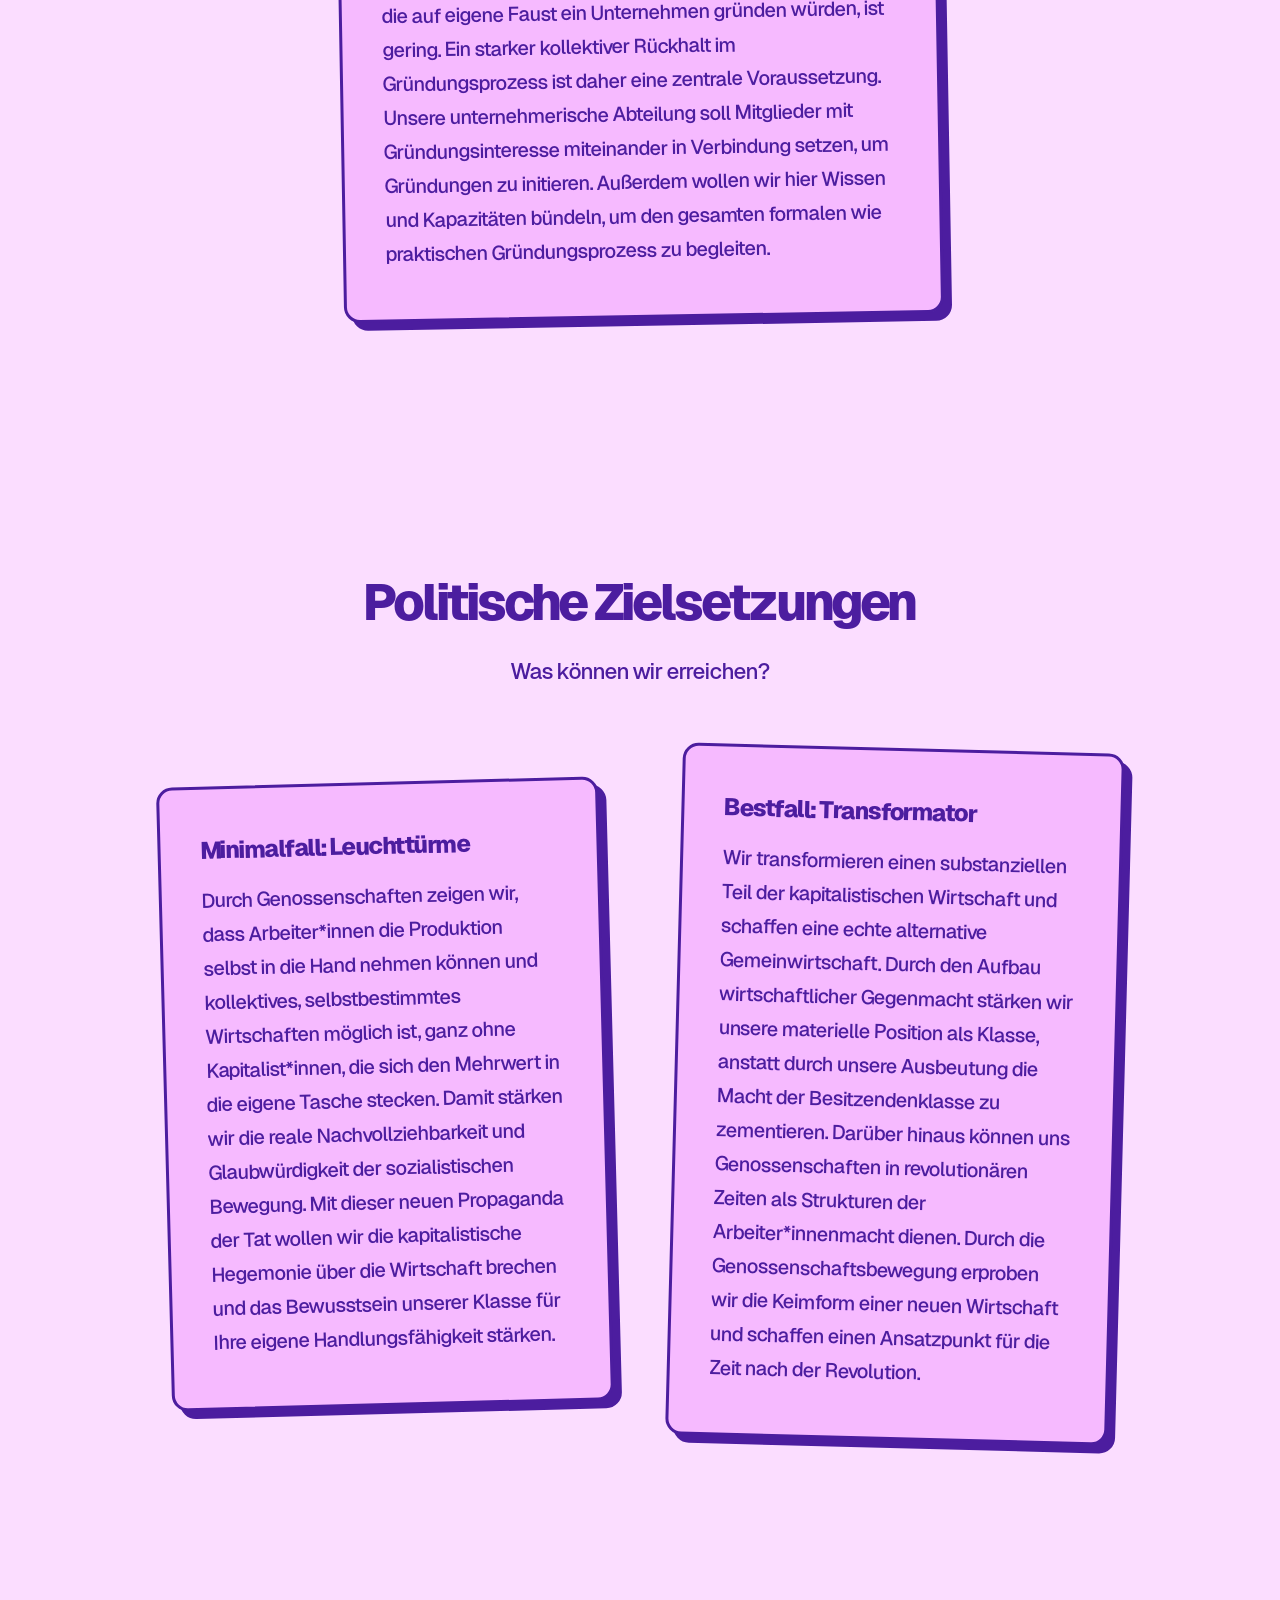
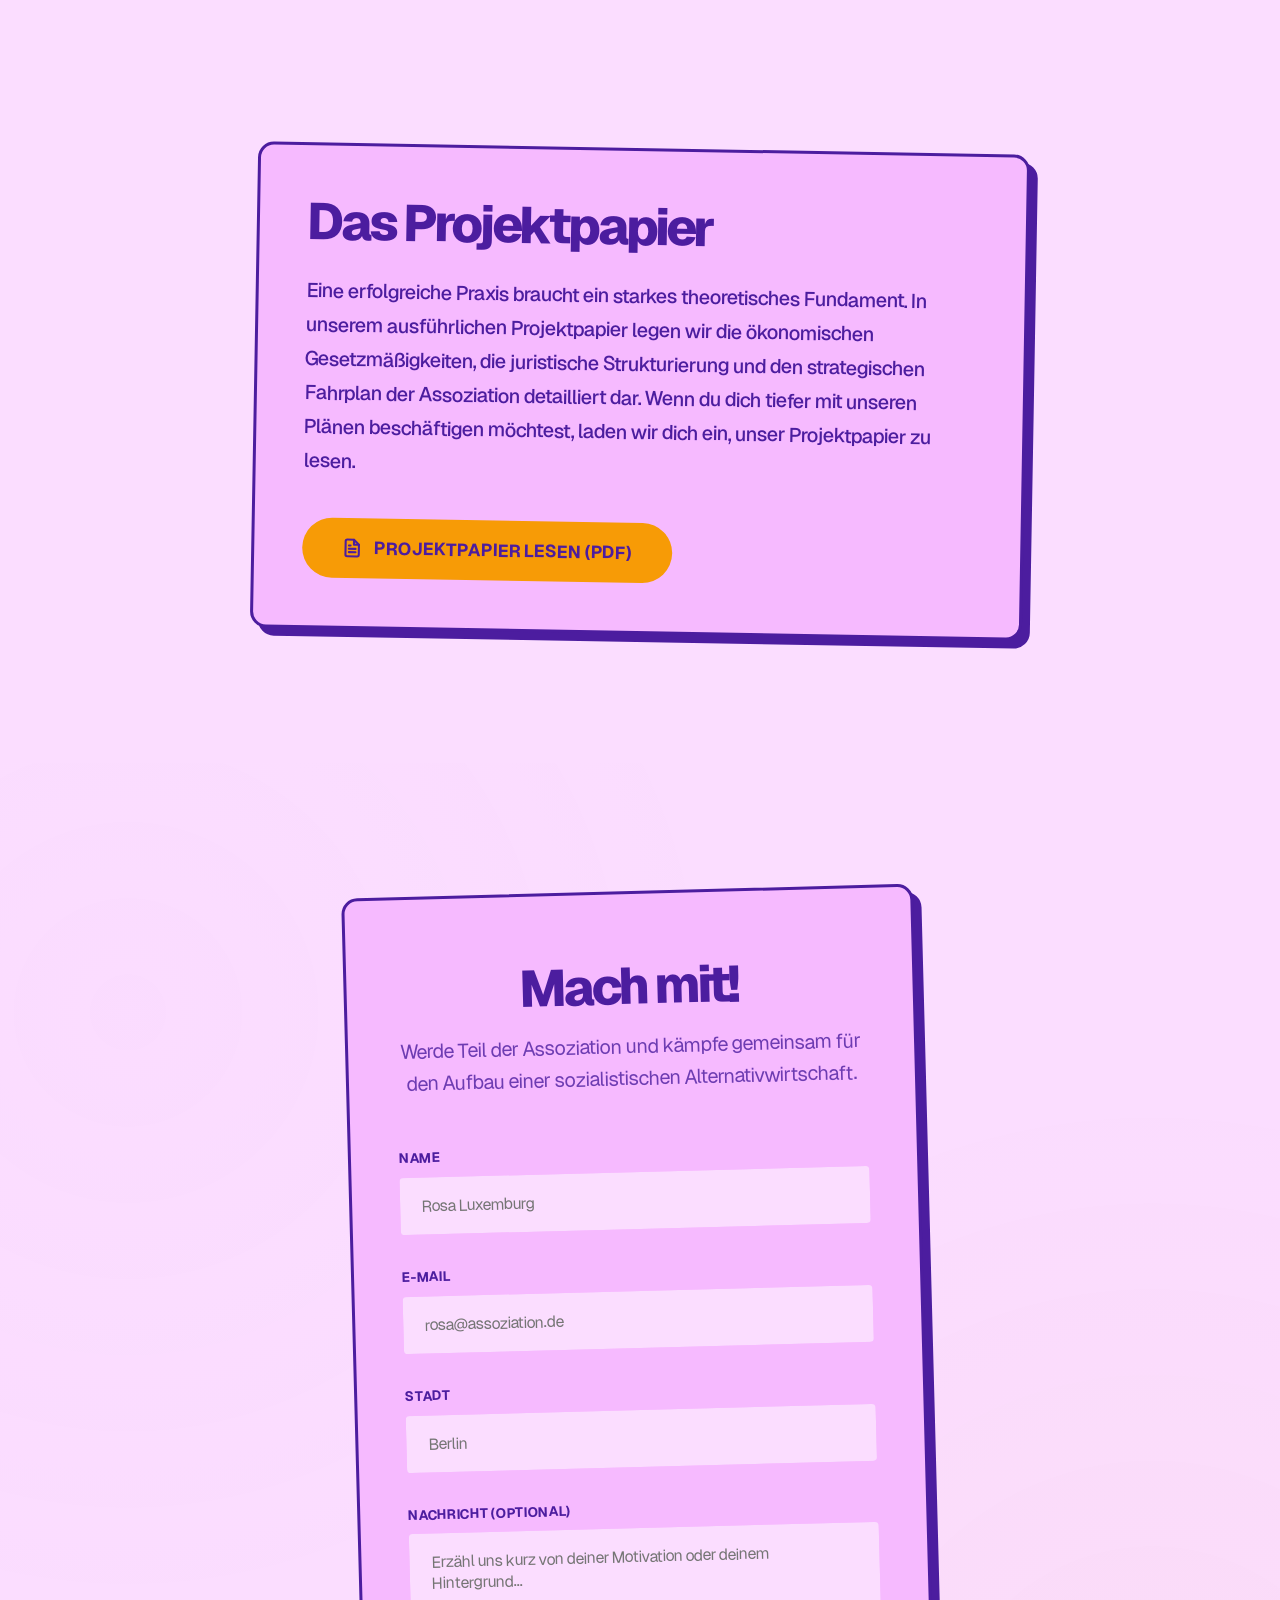
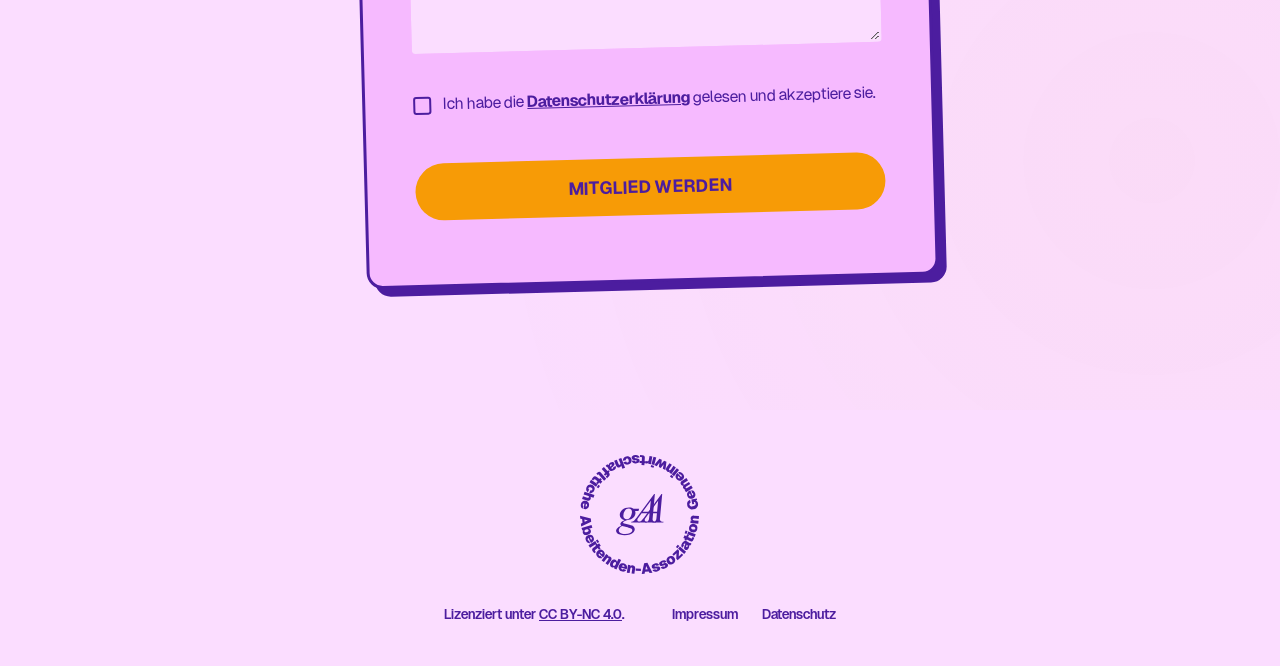
==== commit ec186d9e: "Use full organization name in schema.org Update JSON-LD WebSite structured data in index.html: set t" ====
--- a/index.html
+++ b/index.html
@@ -28,8 +28,8 @@
     {
       "@context": "https://schema.org",
       "@type": "WebSite",
-      "name": "GAA",
-      "alternateName": ["Gemeinwirtschaftliche Arbeitenden-Assoziation"],
+      "name": "Gemeinwirtschaftliche Arbeitenden-Assoziation",
+      "alternateName": ["GAA"],
       "url": "https://www.gaa-coop.de/"
     }
     </script>
